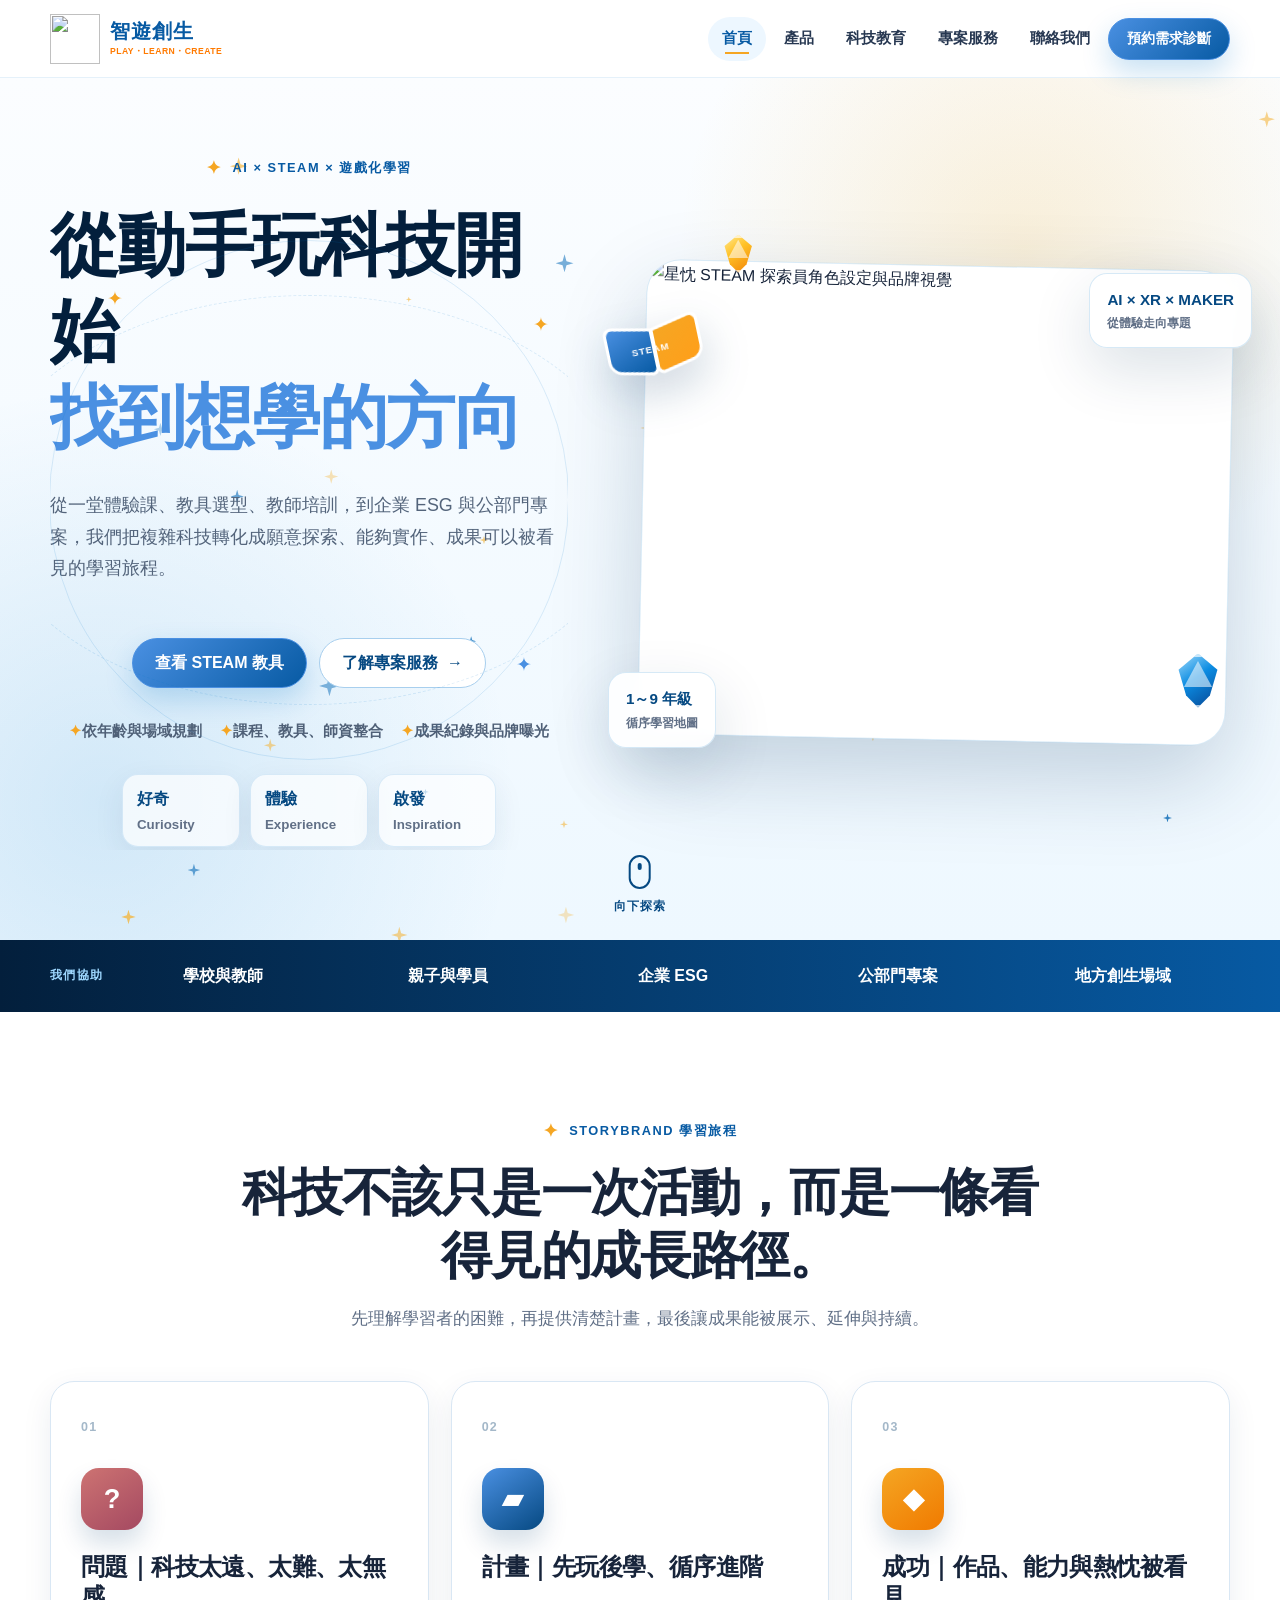
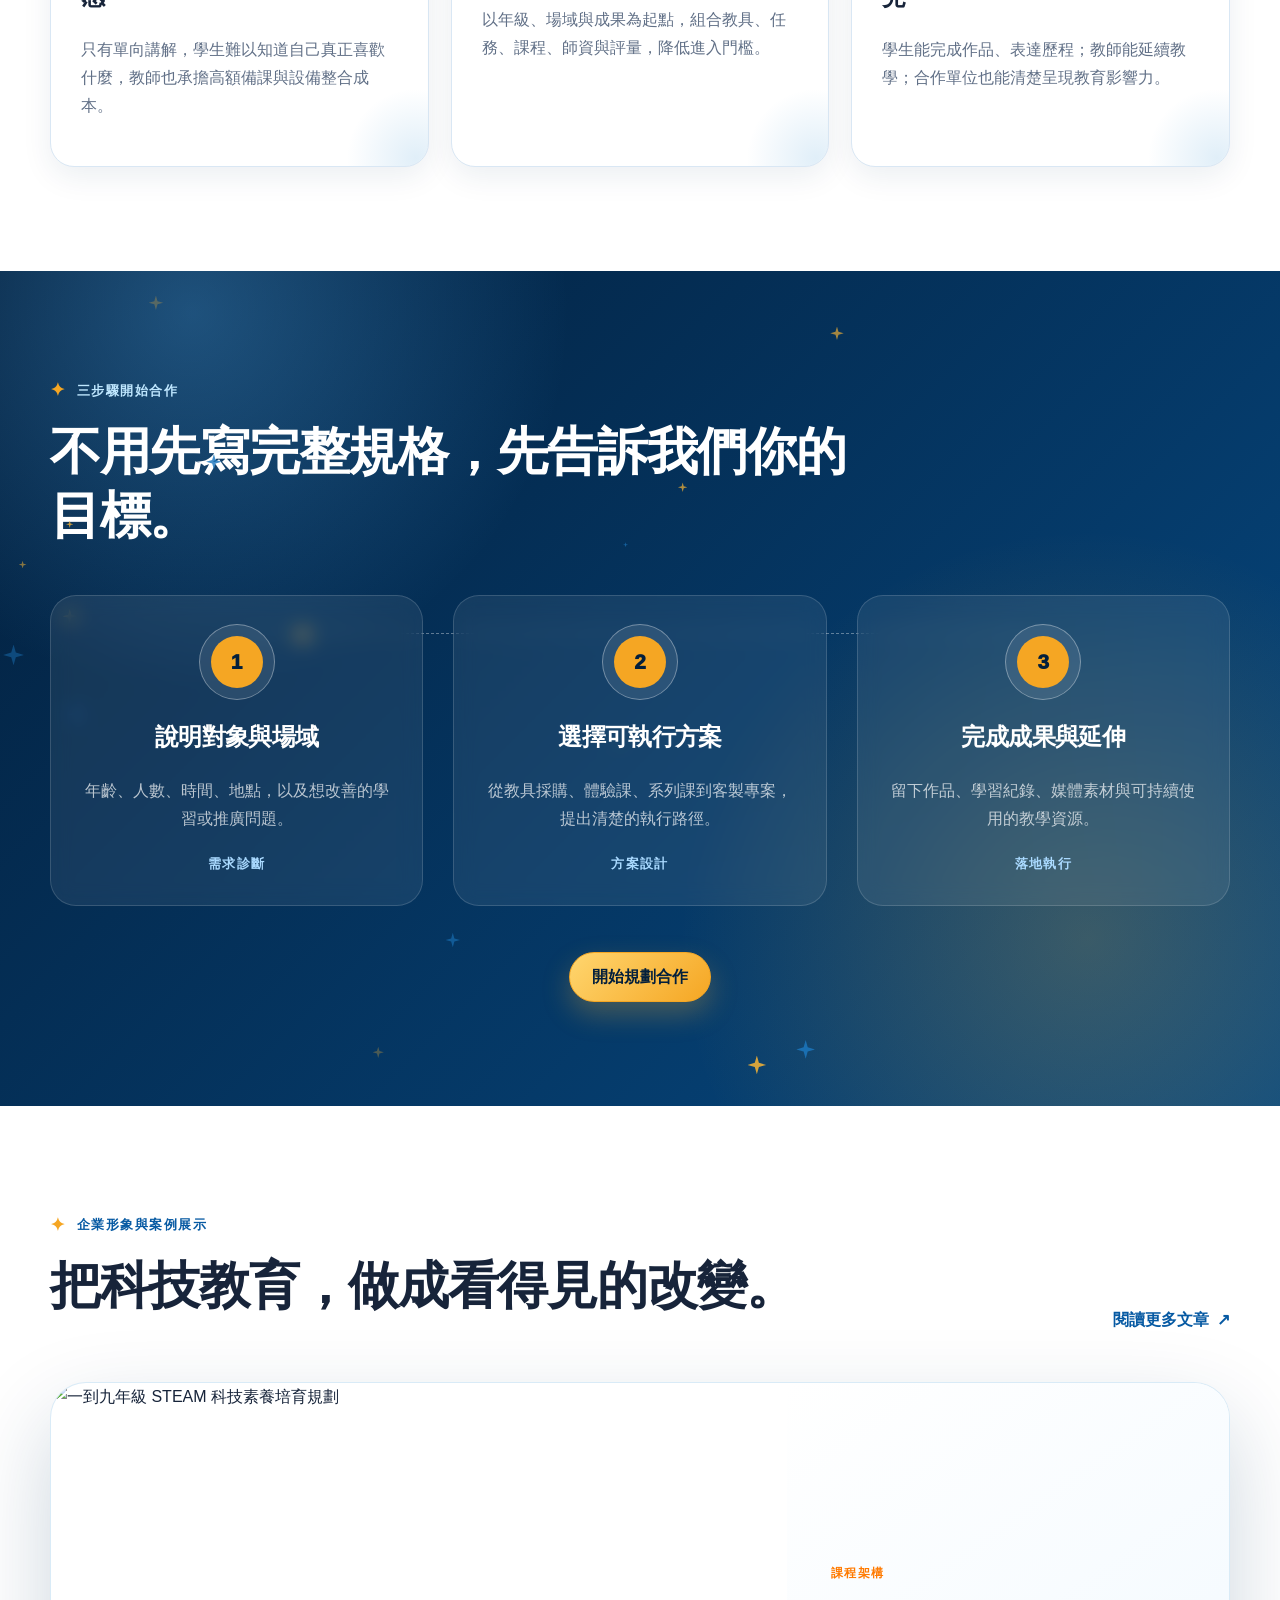
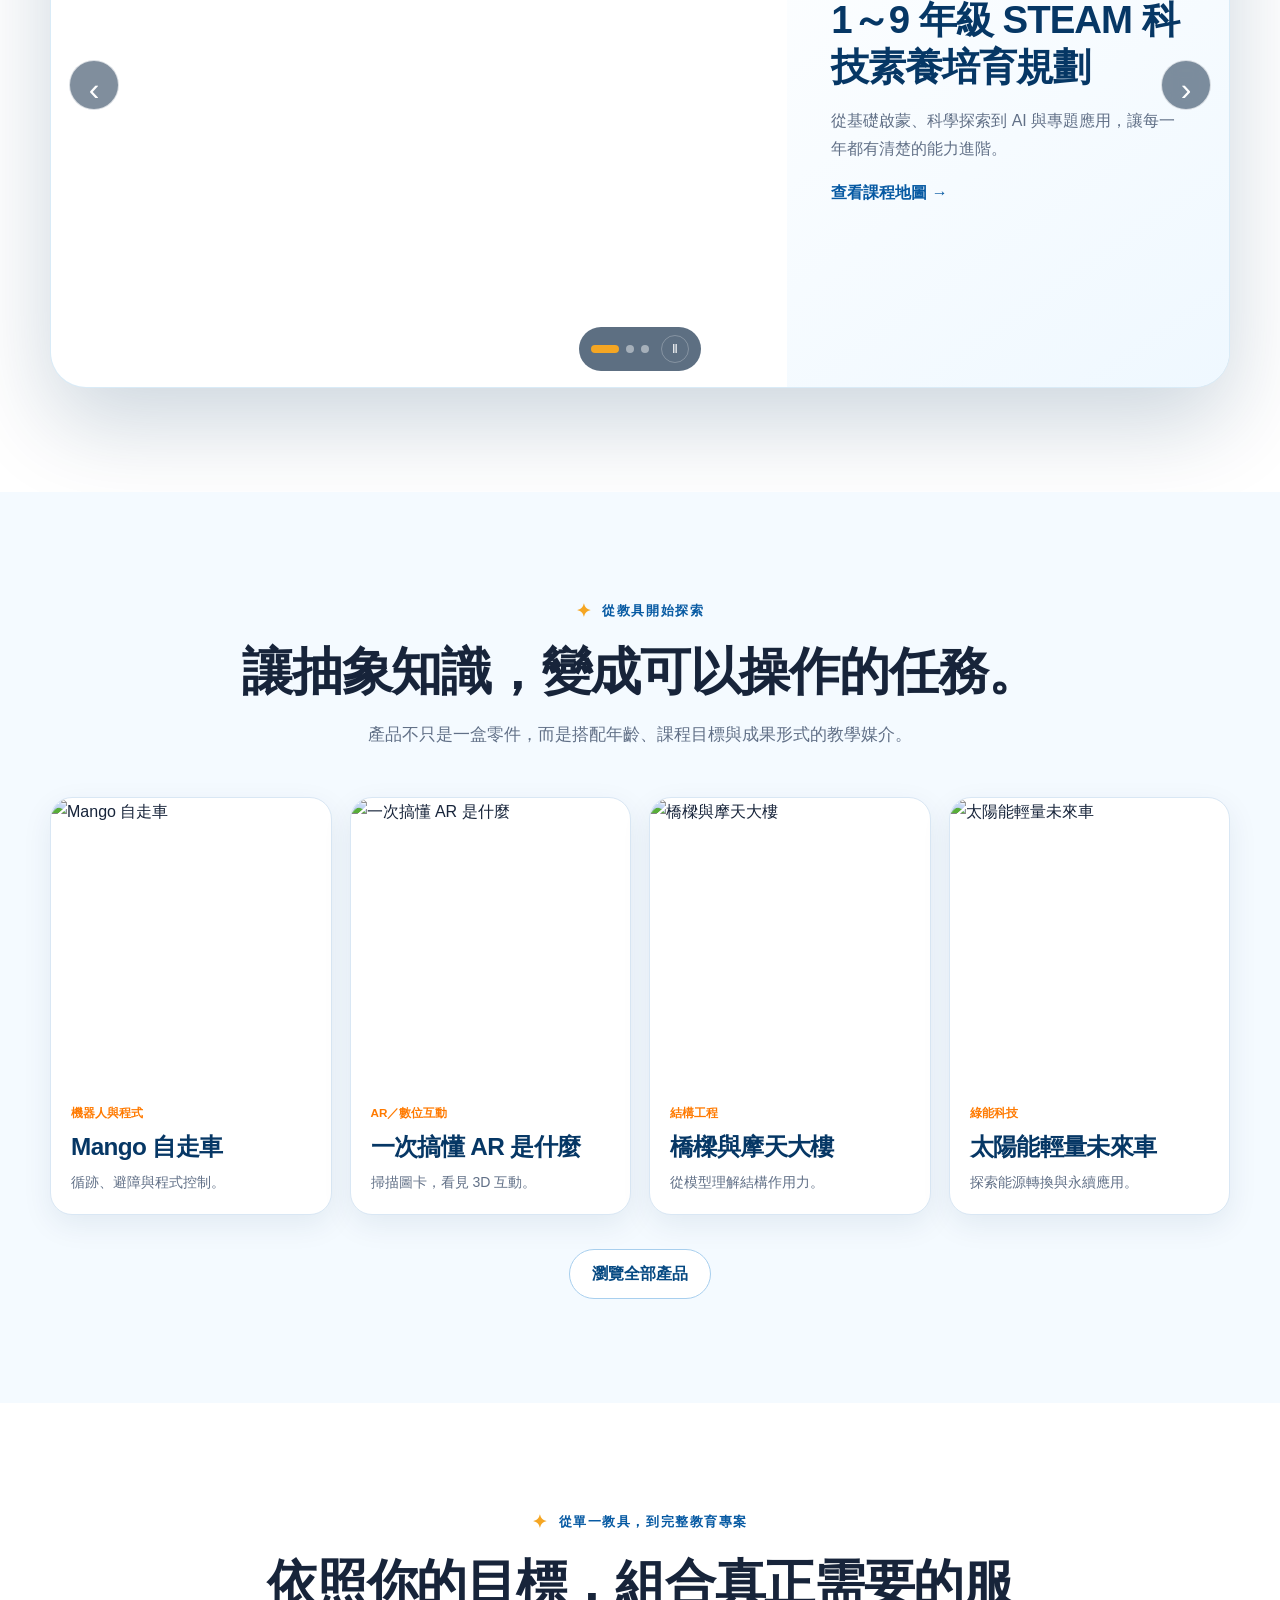
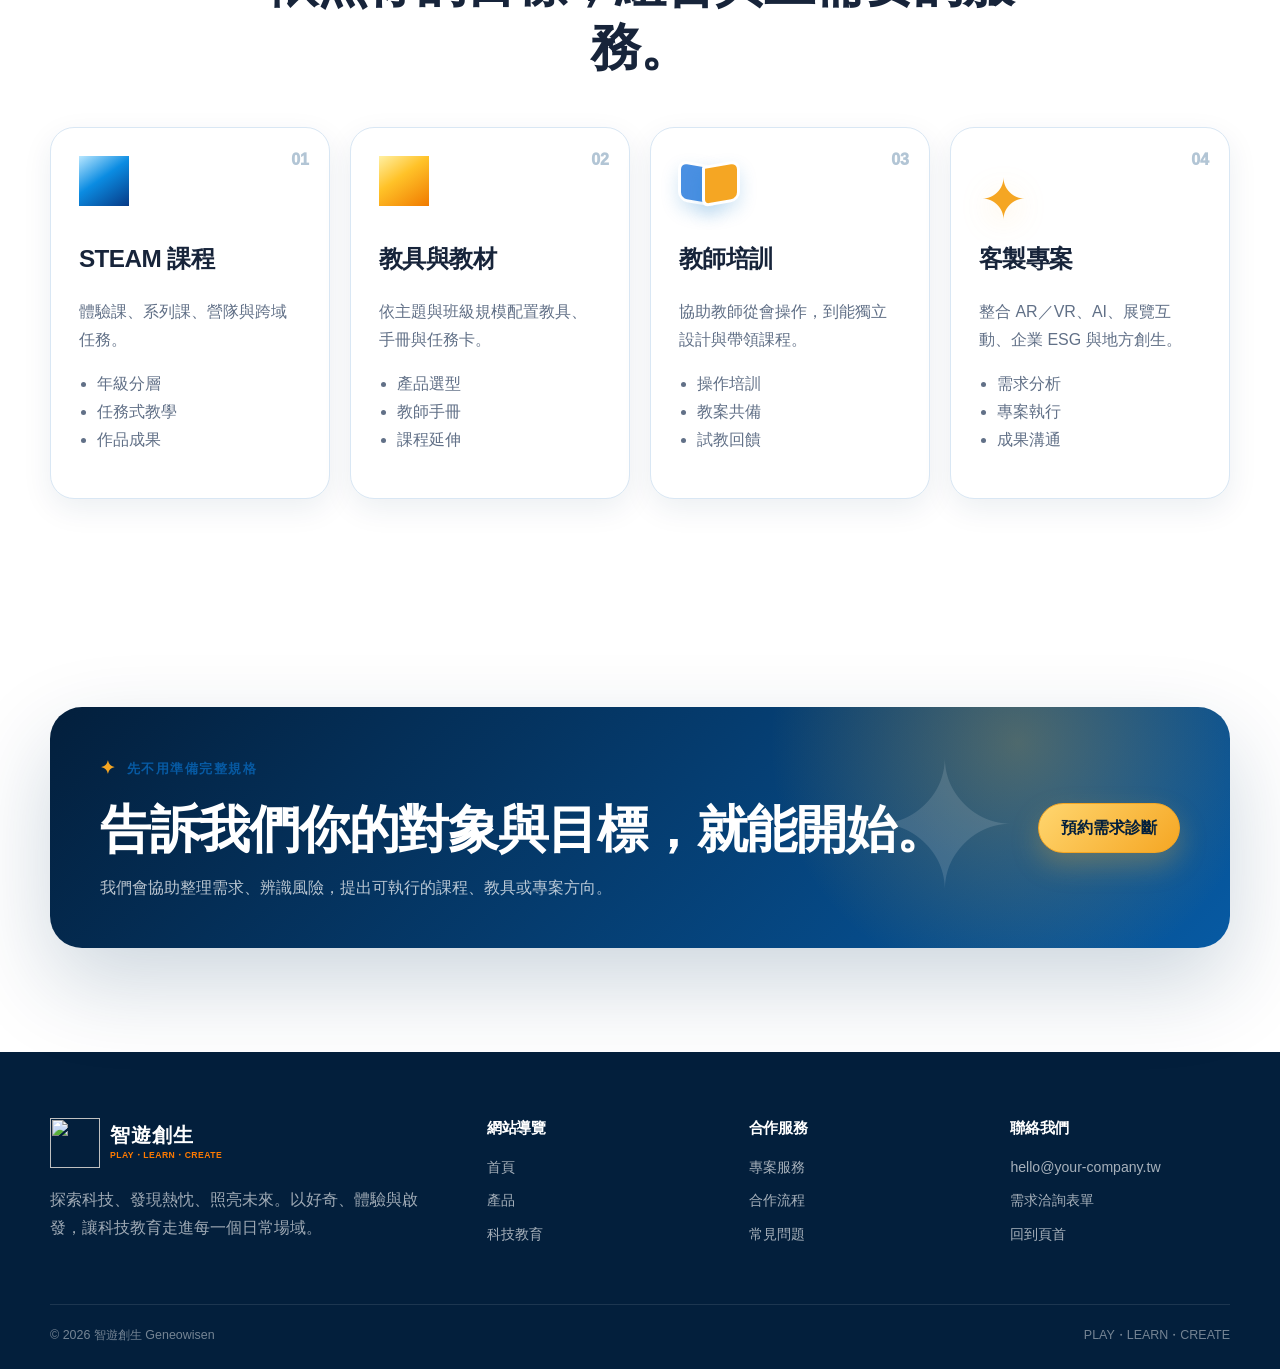
==== index.html @ efac034a "Add files via upload" ====
<!doctype html>
<html lang="zh-Hant">
<head>
  <meta charset="utf-8">
  <meta name="viewport" content="width=device-width, initial-scale=1">
  <meta name="description" content="智遊創生以 AI、STEAM、遊戲化與科技教育專案，協助學校、企業與公部門打造可被看見、可持續的學習成果。">
  <meta name="theme-color" content="#0077c8">
  <title>智遊創生｜探索科技・發現熱忱・照亮未來</title>
  <link rel="stylesheet" href="style.css">
  <link rel="stylesheet" href="orbit.css">
  <script src="script.js" defer></script>
</head>
<body data-page="home">
  <a class="skip-link" href="#main">跳到主要內容</a>
  <div class="scroll-progress" aria-hidden="true"><span></span></div>

  <header class="site-header" id="top">
    <div class="container nav-wrap">
      <a class="brand" href="index.html" aria-label="智遊創生首頁">
        <img class="brand-mark" src="assets/智遊創生LOGO.svg" alt="">
        <span class="brand-copy"><strong>智遊創生</strong><small>PLAY・LEARN・CREATE</small></span>
      </a>
      <button class="nav-toggle" type="button" aria-expanded="false" aria-controls="primary-nav" aria-label="開啟導覽選單"><span></span><span></span><span></span></button>
      <nav class="primary-nav" id="primary-nav" aria-label="主要導覽">
        <a href="index.html" data-nav="home">首頁</a>
        <a href="product.html" data-nav="product">產品</a>
        <a href="column.html" data-nav="column">科技教育</a>
        <a href="contact.html#services" data-nav="services">專案服務</a>
        <a href="contact.html#contact" data-nav="contact">聯絡我們</a>
        <a class="button button-small nav-cta" href="contact.html#contact">預約需求診斷</a>
      </nav>
    </div>
  </header>

  <main id="main">
    <section class="hero constellation" aria-labelledby="hero-title">
      <div class="star-field" aria-hidden="true" data-star-field="28"></div>
      <div class="container hero-grid">
        <div class="hero-copy reveal">
<!-- 最外層的容器，用來限制範圍與置中 -->
<div class="orbit-container">
  
  <!-- 第一圈軌道 (正向旋轉) -->
  <div class="orbit orbit-one" aria-hidden="true"></div>
  
  <!-- 第二圈軌道 (反向旋轉、虛線) -->
  <div class="orbit orbit-two" aria-hidden="true"></div>
  
  <!-- 這是中心的物件 (可以替換成您的圖片、卡片或文字) -->
  
          <p class="eyebrow">AI × STEAM × 遊戲化學習</p>
          <h1 id="hero-title">從動手玩科技開始<em>找到想學的方向</em></h1>
          <p class="hero-lead">從一堂體驗課、教具選型、教師培訓，到企業 ESG 與公部門專案，我們把複雜科技轉化成願意探索、能夠實作、成果可以被看見的學習旅程。</p>
          <div class="hero-actions">
            <a class="button" href="product.html">查看 STEAM 教具</a>
            <a class="button button-ghost" href="contact.html#services">了解專案服務 <span aria-hidden="true">→</span></a>
          </div>
          <ul class="trust-list" aria-label="服務特色">
            <li><span>✦</span>依年齡與場域規劃</li>
            <li><span>✦</span>課程、教具、師資整合</li>
            <li><span>✦</span>成果紀錄與品牌曝光</li>
          </ul>
          <div class="hero-proof" aria-label="品牌核心價值">
            <div><strong>好奇</strong><small>Curiosity</small></div>
            <div><strong>體驗</strong><small>Experience</small></div>
            <div><strong>啟發</strong><small>Inspiration</small></div>
          </div>
  
  
</div>
</div>
        <div class="hero-visual reveal" data-delay="120">
          <div class="hero-frame tilt-card">
            <img src="assets/星忱.png" alt="星忱 STEAM 探索員角色設定與品牌視覺">
            <div class="frame-shine" aria-hidden="true"></div>
          </div>
          <div class="floating-book" aria-hidden="true"><span></span><span></span><i>STEAM</i></div>
          <div class="gem gem-blue" aria-hidden="true"></div>
          <div class="gem gem-yellow" aria-hidden="true"></div>
          <div class="hero-badge badge-one" href="1~9"><strong>1～9 年級</strong><small>循序學習地圖</small></div>
          <div class="hero-badge badge-two"><strong>AI × XR × MAKER</strong><small>從體驗走向專題</small></div>
        </div>
      </div>
      <a class="scroll-cue" href="#journey" aria-label="向下瀏覽"><span></span>向下探索</a>
    </section>

    <section class="signal-strip" aria-label="服務對象">
      <div class="container signal-grid">
        <p>我們協助</p><span>學校與教師</span><span>親子與學員</span><span>企業 ESG</span><span>公部門專案</span><span>地方創生場域</span>
      </div>
    </section>

    <section class="section" id="journey">
      <div class="container">
        <div class="section-heading center reveal">
          <p class="eyebrow">StoryBrand 學習旅程</p>
          <h2>科技不該只是一次活動，而是一條看得見的成長路徑。</h2>
          <p>先理解學習者的困難，再提供清楚計畫，最後讓成果能被展示、延伸與持續。</p>
        </div>
        <div class="story-grid">
          <article class="story-card reveal tilt-card">
            <span class="story-index">01</span><div class="story-icon story-icon-problem">?</div>
            <h3>問題｜科技太遠、太難、太無感</h3>
            <p>只有單向講解，學生難以知道自己真正喜歡什麼，教師也承擔高額備課與設備整合成本。</p>
          </article>
          <article class="story-card reveal tilt-card" data-delay="80">
            <span class="story-index">02</span><div class="story-icon story-icon-plan">▰</div>
            <h3>計畫｜先玩後學、循序進階</h3>
            <p>以年級、場域與成果為起點，組合教具、任務、課程、師資與評量，降低進入門檻。</p>
          </article>
          <article class="story-card reveal tilt-card" data-delay="160">
            <span class="story-index">03</span><div class="story-icon story-icon-success">◆</div>
            <h3>成功｜作品、能力與熱忱被看見</h3>
            <p>學生能完成作品、表達歷程；教師能延續教學；合作單位也能清楚呈現教育影響力。</p>
          </article>
        </div>
      </div>
    </section>

    <section class="section section-blue constellation">
      <div class="star-field" aria-hidden="true" data-star-field="16"></div>
      <div class="container">
        <div class="section-heading light reveal">
          <p class="eyebrow">三步驟開始合作</p>
          <h2>不用先寫完整規格，先告訴我們你的目標。</h2>
        </div>
        <div class="plan-grid">
          <article class="plan-step reveal"><div class="step-ring"><span>1</span></div><h3>說明對象與場域</h3><p>年齡、人數、時間、地點，以及想改善的學習或推廣問題。</p><small>需求診斷</small></article>
          <article class="plan-step reveal" data-delay="100"><div class="step-ring"><span>2</span></div><h3>選擇可執行方案</h3><p>從教具採購、體驗課、系列課到客製專案，提出清楚的執行路徑。</p><small>方案設計</small></article>
          <article class="plan-step reveal" data-delay="200"><div class="step-ring"><span>3</span></div><h3>完成成果與延伸</h3><p>留下作品、學習紀錄、媒體素材與可持續使用的教學資源。</p><small>落地執行</small></article>
        </div>
        <div class="center reveal"><a class="button button-yellow" href="contact.html#contact">開始規劃合作</a></div>
      </div>
    </section>

    <section class="section" id="cases">
      <div class="container">
        <div class="section-heading split reveal">
          <div><p class="eyebrow">企業形象與案例展示</p><h2>把科技教育，做成看得見的改變。</h2></div>
          <a class="text-link" href="column.html#articles">閱讀更多文章 <span>↗</span></a>
        </div>

        <div class="showcase-carousel reveal" data-carousel data-autoplay="5200" aria-roledescription="carousel" aria-label="智遊創生精選案例">
          <div class="showcase-viewport">
            <article class="showcase-slide is-active" data-slide>
              <img src="assets/科技教育文章圖 (1).png" alt="一到九年級 STEAM 科技素養培育規劃">
              <div class="showcase-copy"><span>課程架構</span><h3>1～9 年級 STEAM 科技素養培育規劃</h3><p>從基礎啟蒙、科學探索到 AI 與專題應用，讓每一年都有清楚的能力進階。</p><a href="column.html#steam-method">查看課程地圖 →</a></div>
            </article>
            <article class="showcase-slide" data-slide>
              <img src="assets/steam科技文章圖.png" alt="Vtuber 虛擬網紅工作坊">
              <div class="showcase-copy"><span>跨域工作坊</span><h3>Vtuber 虛擬網紅工作坊</h3><p>整合角色建模、AI 音樂、MV 剪輯與數位表達，讓學員完成可公開展示的作品。</p><a href="contact.html#contact">洽詢工作坊 →</a></div>
            </article>
            <article class="showcase-slide" data-slide>
              <img src="assets/科技教育文章圖 (2).png" alt="科技教育學習精彩瞬間">
              <div class="showcase-copy"><span>學習成果</span><h3>每一個專注的眼神，都是前進的動力</h3><p>以清楚任務、即時回饋與合作分工，讓學生在動手實作中建立自信。</p><a href="column.html#articles">閱讀教學文章 →</a></div>
            </article>
          </div>
          <button class="carousel-arrow carousel-prev" type="button" data-carousel-prev aria-label="上一張">‹</button>
          <button class="carousel-arrow carousel-next" type="button" data-carousel-next aria-label="下一張">›</button>
          <div class="carousel-footer">
            <div class="carousel-dots" data-carousel-dots aria-label="輪播頁面"></div>
            <button class="carousel-play" type="button" data-carousel-toggle aria-label="暫停自動播放">Ⅱ</button>
          </div>
        </div>
      </div>
    </section>

    <section class="section section-soft" id="products-preview">
      <div class="container">
        <div class="section-heading center reveal"><p class="eyebrow">從教具開始探索</p><h2>讓抽象知識，變成可以操作的任務。</h2><p>產品不只是一盒零件，而是搭配年齡、課程目標與成果形式的教學媒介。</p></div>
        <div class="mini-product-grid">
          <a class="mini-product reveal tilt-card" href="product.html#products"><img src="assets/教具商品圖 (20).png" alt="Mango 自走車"><div><span>機器人與程式</span><h3>Mango 自走車</h3><p>循跡、避障與程式控制。</p></div></a>
          <a class="mini-product reveal tilt-card" data-delay="70" href="product.html#products"><img src="assets/教具商品圖 (19).png" alt="一次搞懂 AR 是什麼"><div><span>AR／數位互動</span><h3>一次搞懂 AR 是什麼</h3><p>掃描圖卡，看見 3D 互動。</p></div></a>
          <a class="mini-product reveal tilt-card" data-delay="140" href="product.html#products"><img src="assets/教具商品圖 (25).png" alt="橋樑與摩天大樓"><div><span>結構工程</span><h3>橋樑與摩天大樓</h3><p>從模型理解結構作用力。</p></div></a>
          <a class="mini-product reveal tilt-card" data-delay="210" href="product.html#products"><img src="assets/教具商品圖 (1).png" alt="太陽能輕量未來車"><div><span>綠能科技</span><h3>太陽能輕量未來車</h3><p>探索能源轉換與永續應用。</p></div></a>
        </div>
        <div class="center reveal"><a class="button button-ghost" href="product.html">瀏覽全部產品</a></div>
      </div>
    </section>

    <section class="section" id="services-preview">
      <div class="container">
        <div class="section-heading center reveal"><p class="eyebrow">從單一教具，到完整教育專案</p><h2>依照你的目標，組合真正需要的服務。</h2></div>
        <div class="services-preview">
          <article class="service-card reveal"><div class="service-gem gem-blue"></div><span>01</span><h3>STEAM 課程</h3><p>體驗課、系列課、營隊與跨域任務。</p><ul><li>年級分層</li><li>任務式教學</li><li>作品成果</li></ul></article>
          <article class="service-card reveal" data-delay="70"><div class="service-gem gem-yellow"></div><span>02</span><h3>教具與教材</h3><p>依主題與班級規模配置教具、手冊與任務卡。</p><ul><li>產品選型</li><li>教師手冊</li><li>課程延伸</li></ul></article>
          <article class="service-card reveal" data-delay="140"><div class="service-book" aria-hidden="true"></div><span>03</span><h3>教師培訓</h3><p>協助教師從會操作，到能獨立設計與帶領課程。</p><ul><li>操作培訓</li><li>教案共備</li><li>試教回饋</li></ul></article>
          <article class="service-card reveal" data-delay="210"><div class="service-star" aria-hidden="true">✦</div><span>04</span><h3>客製專案</h3><p>整合 AR／VR、AI、展覽互動、企業 ESG 與地方創生。</p><ul><li>需求分析</li><li>專案執行</li><li>成果溝通</li></ul></article>
        </div>
      </div>
    </section>

    <section class="section">
      <div class="container"><div class="cta-panel reveal"><div><p class="eyebrow">先不用準備完整規格</p><h2>告訴我們你的對象與目標，就能開始。</h2><p>我們會協助整理需求、辨識風險，提出可執行的課程、教具或專案方向。</p></div><a class="button button-yellow" href="contact.html#contact">預約需求診斷</a></div></div>
    </section>
  </main>

  <footer class="site-footer">
    <div class="container footer-main">
      <div class="footer-brand"><a class="brand footer-logo" href="index.html"><img class="brand-mark" src="assets/智遊創生LOGO.svg" alt=""><span class="brand-copy"><strong>智遊創生</strong><small>PLAY・LEARN・CREATE</small></span></a><p>探索科技、發現熱忱、照亮未來。以好奇、體驗與啟發，讓科技教育走進每一個日常場域。</p></div>
      <div class="footer-column"><h3>網站導覽</h3><a href="index.html">首頁</a><a href="product.html">產品</a><a href="column.html">科技教育</a></div>
      <div class="footer-column"><h3>合作服務</h3><a href="contact.html#services">專案服務</a><a href="contact.html#process">合作流程</a><a href="contact.html#faq">常見問題</a></div>
      <div class="footer-column"><h3>聯絡我們</h3><a href="mailto:hello@your-company.tw">hello@your-company.tw</a><a href="contact.html#contact">需求洽詢表單</a><a href="#top">回到頁首</a></div>
    </div>
    <div class="container footer-bottom"><span>© <span data-current-year></span> 智遊創生 Geneowisen</span><span>PLAY・LEARN・CREATE</span></div>
  </footer>
  <button class="back-to-top" type="button" aria-label="回到頁首">↑</button>
</body>
</html>
---- style.css ----
/* =========================================================
   智遊創生 Geneowisen｜全站共用樣式
   純 HTML / CSS / JavaScript，可直接離線開啟
   ========================================================= */
:root {
  --blue: #0077c8;
  --blue-500: #1c77be;
  --blue-700: #075aa3;
  --blue-800: #064982;
  --blue-900: #063765;
  --blue-950: #031f3c;
  --yellow: #f5b335;
  --yellow-2: #ffd66f;
  --orange: #ff7a00;
  --ink: #17243a;
  --muted: #617087;
  --line: #d9e7f4;
  --surface: #fff;
  --surface-soft: #f4faff;
  --green: #73b52b;
  --purple: #7460b7;
  --red: #cd7372;
  --shadow-sm: 0 10px 30px rgba(3,48,88,.08);
  --shadow-md: 0 22px 60px rgba(3,48,88,.14);
  --shadow-lg: 0 35px 90px rgba(3,48,88,.20);
  --radius-sm: 14px;
  --radius: 24px;
  --radius-lg: 36px;
  --container: 1180px;
  --header-height: 78px;
  --ease: cubic-bezier(.2,.75,.2,1);
}
* { box-sizing: border-box; }
html { scroll-behavior: smooth; scroll-padding-top: calc(var(--header-height) + 22px); }
body { margin:0; color:var(--ink); background:#fff; font-family:"Noto Sans TC","Microsoft JhengHei","PingFang TC",Arial,sans-serif; line-height:1.75; overflow-x:hidden; }
body.is-menu-open, body.modal-open { overflow:hidden; }
img { display:block; max-width:100%; }
a { color:inherit; text-decoration:none; }
button,input,select,textarea { font:inherit; }
button { color:inherit; }
::selection { color:#fff; background:var(--blue); }
.visually-hidden { position:absolute!important; width:1px!important; height:1px!important; padding:0!important; margin:-1px!important; overflow:hidden!important; clip:rect(0,0,0,0)!important; white-space:nowrap!important; border:0!important; }
.skip-link { position:fixed; z-index:9999; left:12px; top:-80px; padding:10px 16px; color:#fff; background:var(--blue-950); border-radius:10px; transition:top .2s ease; }
.skip-link:focus { top:12px; }
.container { width:min(var(--container),calc(100% - 40px)); margin-inline:auto; }
.section { position:relative; padding:104px 0; }
.section-soft { background:var(--surface-soft); }
.center { text-align:center; }

/* Global star field */
.constellation { position:relative; overflow:hidden; }
.star-field { position:absolute; inset:0; pointer-events:none; overflow:hidden; }
.star-particle { position:absolute; width:var(--size); height:var(--size); opacity:var(--opacity); animation:twinkle var(--duration) ease-in-out infinite; animation-delay:var(--delay); }
.star-particle::before { content:""; position:absolute; inset:0; background:var(--star-color); clip-path:polygon(50% 0,61% 39%,100% 50%,61% 61%,50% 100%,39% 61%,0 50%,39% 39%); filter:drop-shadow(0 0 8px color-mix(in srgb,var(--star-color),transparent 25%)); }
@keyframes twinkle { 0%,100%{transform:scale(.45) rotate(0deg);opacity:.25} 50%{transform:scale(1) rotate(35deg);opacity:1} }

.scroll-progress { position:fixed; z-index:1000; inset:0 0 auto; height:3px; pointer-events:none; }
.scroll-progress span { display:block; width:0; height:100%; background:linear-gradient(90deg,var(--yellow),var(--orange),var(--blue)); }

/* Header */
.site-header { position:sticky; z-index:900; top:0; height:var(--header-height); border-bottom:1px solid rgba(0,119,200,.10); background:rgba(255,255,255,.9); backdrop-filter:blur(18px); transition:box-shadow .25s ease,background .25s ease; }
.site-header.is-scrolled { box-shadow:0 12px 35px rgba(2,45,84,.10); background:rgba(255,255,255,.97); }
.nav-wrap { height:100%; display:flex; align-items:center; justify-content:space-between; gap:24px; }
.brand { display:inline-flex; align-items:center; gap:10px; min-width:194px; }
.brand-mark { width:50px; height:50px; object-fit:contain; }
.brand-copy { display:grid; line-height:1.05; }
.brand-copy strong { color:var(--blue-700); font-size:1.22rem; letter-spacing:.05em; }
.brand-copy small { margin-top:5px; color:var(--orange); font-size:.54rem; font-weight:900; letter-spacing:.05em; }
.primary-nav { display:flex; align-items:center; gap:4px; }
.primary-nav>a:not(.button) { position:relative; display:inline-flex; align-items:center; min-height:44px; padding:0 14px; color:#263751; border-radius:999px; font-weight:800; font-size:.93rem; transition:color .2s,background .2s,transform .2s; }
.primary-nav>a:not(.button)::after { content:""; position:absolute; left:17px; right:17px; bottom:7px; height:2px; background:var(--yellow); transform:scaleX(0); transition:transform .25s var(--ease); }
.primary-nav>a:hover,.primary-nav>a.is-active { color:var(--blue-700); background:#edf7ff; }
.primary-nav>a:hover::after,.primary-nav>a.is-active::after { transform:scaleX(1); }
.nav-toggle { display:none; width:46px; height:46px; padding:0; border:1px solid var(--line); border-radius:14px; background:#fff; cursor:pointer; }
.nav-toggle span { display:block; width:21px; height:2px; margin:5px auto; background:var(--blue-900); transition:transform .25s,opacity .25s; }
.nav-toggle[aria-expanded="true"] span:nth-child(1){transform:translateY(7px) rotate(45deg)}
.nav-toggle[aria-expanded="true"] span:nth-child(2){opacity:0}
.nav-toggle[aria-expanded="true"] span:nth-child(3){transform:translateY(-7px) rotate(-45deg)}

/* Buttons */
.button { display:inline-flex; align-items:center; justify-content:center; gap:9px; min-height:50px; padding:0 22px; border:1px solid var(--blue); border-radius:999px; color:#fff; background:linear-gradient(135deg,var(--blue),var(--blue-700)); box-shadow:0 12px 28px rgba(0,119,200,.22); font-weight:900; cursor:pointer; transition:transform .25s var(--ease),box-shadow .25s,filter .25s; }
.button:hover { transform:translateY(-3px); box-shadow:0 18px 34px rgba(0,119,200,.28); filter:saturate(1.08); }
.button:active { transform:translateY(-1px); }
.button-small { min-height:42px; padding-inline:18px; font-size:.88rem; }
.button-yellow { color:var(--blue-950); border-color:var(--yellow); background:linear-gradient(135deg,var(--yellow-2),var(--yellow)); box-shadow:0 12px 28px rgba(245,179,53,.28); }
.button-ghost { color:var(--blue-800); background:#fff; border-color:#a8cfee; box-shadow:none; }
.button-ghost:hover { background:#eff8ff; box-shadow:0 12px 25px rgba(0,119,200,.10); }
.text-link { display:inline-flex; align-items:center; gap:8px; color:var(--blue-700); font-weight:900; }
.text-link span { transition:transform .2s; }
.text-link:hover span { transform:translate(3px,-3px); }

/* Typography */
.eyebrow { display:inline-flex; align-items:center; gap:10px; margin:0 0 14px; color:var(--blue-700); font-size:.8rem; font-weight:900; letter-spacing:.12em; text-transform:uppercase; }
.eyebrow::before { content:"✦"; color:var(--yellow); font-size:1.1rem; }
h1,h2,h3,h4,p { margin-top:0; }
h1,h2,h3,h4 { line-height:1.24; letter-spacing:-.025em; }
h1 { font-size:clamp(2.65rem,5.4vw,5.25rem); }
h2 { font-size:clamp(2rem,4vw,3.55rem); }
h3 { font-size:clamp(1.18rem,2vw,1.52rem); }
.section-heading { max-width:820px; margin-bottom:48px; }
.section-heading.center { margin-inline:auto; text-align:center; }
.section-heading.center .eyebrow { justify-content:center; }
.section-heading.split { max-width:none; display:flex; align-items:end; justify-content:space-between; gap:30px; }
.section-heading h2 { margin-bottom:16px; }
.section-heading p:last-child { color:var(--muted); font-size:1.04rem; }
.light,.section-blue { color:#fff; }
.section-blue { background:radial-gradient(circle at 15% 5%,rgba(93,187,255,.30),transparent 28%),radial-gradient(circle at 85% 80%,rgba(245,179,53,.22),transparent 32%),linear-gradient(135deg,var(--blue-950),var(--blue-800)); }
.section-blue .eyebrow,.light .eyebrow { color:#bfe7ff; }
.section-blue .section-heading p:last-child { color:rgba(255,255,255,.72); }

/* Hero */
.hero { min-height:calc(100vh - var(--header-height)); display:grid; align-items:center; padding:72px 0 90px; background:radial-gradient(circle at 80% 20%,rgba(245,179,53,.19),transparent 28%),radial-gradient(circle at 8% 84%,rgba(0,119,200,.13),transparent 30%),linear-gradient(180deg,#fbfdff,#eef8ff); }
.hero-grid { position:relative; z-index:2; display:grid; grid-template-columns:minmax(0,.92fr) minmax(480px,1.08fr); align-items:center; gap:54px; }
.hero-copy h1 { margin-bottom:24px; color:var(--blue-950); }
.hero-copy h1 em,.page-hero h1 em { display:block; color:var(--blue); font-style:normal; }
.hero-lead,.page-hero p { max-width:680px; color:#53647b; font-size:clamp(1rem,1.4vw,1.18rem); }
.hero-actions { display:flex; flex-wrap:wrap; gap:12px; margin:30px 0 25px; }
.trust-list { display:flex; flex-wrap:wrap; gap:10px 18px; margin:0; padding:0; list-style:none; color:#4f6077; font-size:.91rem; font-weight:750; }
.trust-list span { color:var(--yellow); }
.hero-proof { display:flex; flex-wrap:wrap; gap:10px; margin-top:24px; }
.hero-proof div { display:grid; min-width:118px; padding:10px 14px; border:1px solid rgba(0,119,200,.13); border-radius:16px; background:rgba(255,255,255,.7); box-shadow:var(--shadow-sm); }
.hero-proof strong { color:var(--blue-800); }
.hero-proof small { color:var(--muted); font-weight:700; }
.hero-visual { position:relative; min-height:535px; }
.hero-frame { position:absolute; inset:32px 0 28px 20px; overflow:hidden; border:1px solid rgba(0,119,200,.15); border-radius:34px; background:#fff; box-shadow:var(--shadow-lg); transform:rotate(1.2deg); transition:transform .45s var(--ease),box-shadow .45s; }
.hero-frame:hover { transform:rotate(0) translateY(-7px); box-shadow:0 45px 100px rgba(3,48,88,.25); }
.hero-frame img { width:100%; height:100%; object-fit:cover; }
.frame-shine { position:absolute; inset:-60% -25%; background:linear-gradient(115deg,transparent 42%,rgba(255,255,255,.72) 50%,transparent 58%); transform:translateX(-70%) rotate(6deg); transition:transform .8s var(--ease); }
.hero-frame:hover .frame-shine { transform:translateX(70%) rotate(6deg); }
.hero-badge { position:absolute; z-index:3; display:grid; padding:13px 17px; border:1px solid rgba(0,119,200,.16); border-radius:18px; background:rgba(255,255,255,.92); box-shadow:var(--shadow-md); backdrop-filter:blur(10px); }
.hero-badge strong { color:var(--blue-800); font-size:.95rem; }
.hero-badge small { color:var(--muted); font-size:.75rem; font-weight:750; }
.badge-one { left:-14px; bottom:20px; animation:floatY 4.6s ease-in-out infinite; }
.badge-two { right:-22px; top:40px; animation:floatY 5.2s ease-in-out infinite reverse; }
@keyframes floatY { 50%{transform:translateY(-10px)} }

/* Decorative book and gems */
.floating-book { position:absolute; z-index:4; left:-16px; top:78px; width:96px; height:72px; transform:rotate(-12deg); filter:drop-shadow(0 18px 22px rgba(4,52,94,.2)); animation:bookFloat 5s ease-in-out infinite; }
.floating-book span { position:absolute; top:12px; width:49px; height:48px; border:3px solid #fff; background:linear-gradient(145deg,var(--blue),var(--blue-700)); }
.floating-book span:first-child { left:0; border-radius:10px 2px 8px 12px; transform:skewY(12deg); }
.floating-book span:nth-child(2) { right:0; border-radius:2px 10px 12px 8px; transform:skewY(-12deg); background:linear-gradient(145deg,var(--yellow),#ff9f1a); }
.floating-book i { position:absolute; z-index:2; left:25px; top:29px; color:#fff; font-size:.61rem; font-style:normal; font-weight:900; letter-spacing:.08em; }
.floating-book.compact { transform:scale(.78) rotate(-10deg); left:2%; top:66%; }
@keyframes bookFloat { 0%,100%{transform:rotate(-12deg) translateY(0)} 50%{transform:rotate(-8deg) translateY(-13px)} }
.gem { width:54px; height:54px; clip-path:polygon(50% 0,86% 30%,72% 78%,50% 100%,28% 78%,14% 30%); box-shadow:inset 0 0 0 3px rgba(255,255,255,.65); }
.gem::after { content:""; position:absolute; inset:14% 24% 38%; clip-path:polygon(50% 0,100% 100%,0 100%); background:rgba(255,255,255,.55); }
.gem-blue { background:linear-gradient(145deg,#b8e7ff 0,#0b8ce2 45%,#073a86 100%); }
.gem-yellow { background:linear-gradient(145deg,#fff0a3 0,#ffc228 42%,#f07a00 100%); }
.hero-visual>.gem-blue { position:absolute; right:5px; bottom:60px; animation:gemFloat 4s ease-in-out infinite; }
.hero-visual>.gem-yellow { position:absolute; left:16%; top:2px; width:38px; height:38px; animation:gemFloat 3.5s ease-in-out infinite reverse; }
@keyframes gemFloat { 50%{transform:translateY(-12px) rotate(7deg)} }

.scroll-cue { position:absolute; z-index:3; left:50%; bottom:24px; display:grid; justify-items:center; gap:7px; color:var(--blue-800); font-size:.72rem; font-weight:900; letter-spacing:.1em; transform:translateX(-50%); }
.scroll-cue span { width:22px; height:34px; border:2px solid currentColor; border-radius:999px; }
.scroll-cue span::after { content:""; display:block; width:4px; height:7px; margin:6px auto 0; border-radius:5px; background:currentColor; animation:scrollDot 1.8s infinite; }
@keyframes scrollDot { 50%{transform:translateY(12px);opacity:.15} }

.signal-strip { color:#fff; background:linear-gradient(90deg,var(--blue-950),var(--blue-700)); }
.signal-grid { min-height:72px; display:grid; grid-template-columns:auto repeat(5,1fr); align-items:center; gap:12px; }
.signal-grid p { margin:0; color:#9ed8ff; font-size:.78rem; font-weight:900; letter-spacing:.12em; }
.signal-grid span { text-align:center; font-weight:850; }

/* Story cards */
.story-grid { display:grid; grid-template-columns:repeat(3,1fr); gap:22px; }
.story-card { position:relative; min-height:300px; padding:30px; overflow:hidden; border:1px solid var(--line); border-radius:var(--radius); background:#fff; box-shadow:var(--shadow-sm); transition:transform .35s var(--ease),box-shadow .35s,border-color .35s; }
.story-card:hover { transform:translateY(-9px); border-color:#8ec8ed; box-shadow:var(--shadow-md); }
.story-card::after { content:""; position:absolute; width:140px; height:140px; right:-58px; bottom:-62px; border-radius:50%; background:radial-gradient(circle,rgba(0,119,200,.12),transparent 70%); }
.story-index { color:#a4b8c9; font-size:.78rem; font-weight:900; letter-spacing:.1em; }
.story-icon { display:grid; place-items:center; width:62px; height:62px; margin:28px 0 22px; border-radius:18px; color:#fff; font-size:1.7rem; font-weight:900; box-shadow:0 14px 25px rgba(4,63,110,.16); }
.story-icon-problem { background:linear-gradient(145deg,var(--red),#a44961); }
.story-icon-plan { background:linear-gradient(145deg,var(--blue),var(--blue-800)); }
.story-icon-success { background:linear-gradient(145deg,var(--yellow),#f07a00); }
.story-card p { color:var(--muted); }

/* Plan */
.plan-grid { position:relative; display:grid; grid-template-columns:repeat(3,1fr); gap:30px; margin:20px 0 46px; }
.plan-grid::before { content:""; position:absolute; top:38px; left:17%; right:17%; border-top:1px dashed rgba(255,255,255,.36); }
.plan-step { position:relative; z-index:1; padding:28px; text-align:center; border:1px solid rgba(255,255,255,.15); border-radius:26px; background:rgba(255,255,255,.07); backdrop-filter:blur(10px); transition:transform .3s,background .3s; }
.plan-step:hover { transform:translateY(-7px); background:rgba(255,255,255,.11); }
.step-ring { display:grid; place-items:center; width:76px; height:76px; margin:0 auto 22px; border:1px solid rgba(255,255,255,.35); border-radius:50%; background:rgba(255,255,255,.09); }
.step-ring span { display:grid; place-items:center; width:52px; height:52px; border-radius:50%; color:var(--blue-950); background:var(--yellow); font-size:1.3rem; font-weight:950; }
.plan-step p { color:rgba(255,255,255,.7); }
.plan-step small { color:#aadaff; font-weight:900; letter-spacing:.1em; }

/* Generic carousel */
.showcase-carousel,.featured-product-carousel { position:relative; border:1px solid rgba(0,119,200,.15); border-radius:var(--radius-lg); background:#fff; box-shadow:var(--shadow-lg); overflow:hidden; }
.showcase-viewport { position:relative; aspect-ratio:16/8.2; min-height:420px; }
.showcase-slide { position:absolute; inset:0; display:grid; grid-template-columns:1.25fr .75fr; opacity:0; visibility:hidden; transform:scale(1.02); transition:opacity .6s ease,transform .7s var(--ease),visibility .6s; }
.showcase-slide.is-active { opacity:1; visibility:visible; transform:scale(1); }
.showcase-slide>img { width:100%; height:100%; object-fit:cover; }
.showcase-copy { display:flex; flex-direction:column; justify-content:center; padding:44px; background:linear-gradient(145deg,#fff,#eff8ff); }
.showcase-copy>span { color:var(--orange); font-size:.76rem; font-weight:950; letter-spacing:.1em; }
.showcase-copy h3 { margin:12px 0 16px; color:var(--blue-900); font-size:clamp(1.5rem,3vw,2.5rem); }
.showcase-copy p { color:var(--muted); }
.showcase-copy a { align-self:flex-start; color:var(--blue-700); font-weight:900; }
.carousel-arrow { position:absolute; z-index:5; top:50%; display:grid; place-items:center; width:50px; height:50px; padding:0; border:1px solid rgba(255,255,255,.7); border-radius:50%; color:#fff; background:rgba(3,31,60,.5); backdrop-filter:blur(8px); font-size:2rem; cursor:pointer; transform:translateY(-50%); transition:background .2s,transform .2s; }
.carousel-arrow:hover { background:var(--blue-800); transform:translateY(-50%) scale(1.06); }
.carousel-prev { left:18px; }.carousel-next { right:18px; }
.carousel-footer { position:absolute; z-index:6; left:50%; bottom:16px; display:flex; align-items:center; gap:12px; padding:8px 12px; border-radius:999px; background:rgba(3,31,60,.64); backdrop-filter:blur(10px); transform:translateX(-50%); }
.carousel-dots { display:flex; gap:7px; }
.carousel-dot { width:8px; height:8px; padding:0; border:0; border-radius:999px; background:rgba(255,255,255,.45); cursor:pointer; transition:width .25s,background .25s; }
.carousel-dot.is-active { width:28px; background:var(--yellow); }
.carousel-play { display:grid; place-items:center; width:28px; height:28px; padding:0; border:1px solid rgba(255,255,255,.25); border-radius:50%; color:#fff; background:transparent; font-size:.72rem; cursor:pointer; }

/* Product mini preview */
.mini-product-grid { display:grid; grid-template-columns:repeat(4,1fr); gap:18px; margin-bottom:34px; }
.mini-product { overflow:hidden; border:1px solid var(--line); border-radius:22px; background:#fff; box-shadow:var(--shadow-sm); transition:transform .35s var(--ease),box-shadow .35s,border-color .35s; }
.mini-product:hover { transform:translateY(-8px); border-color:#8ec8ed; box-shadow:var(--shadow-md); }
.mini-product img { width:100%; aspect-ratio:1; object-fit:cover; transition:transform .55s var(--ease); }
.mini-product:hover img { transform:scale(1.04); }
.mini-product div { padding:20px; }
.mini-product span { color:var(--orange); font-size:.73rem; font-weight:900; }
.mini-product h3 { margin:6px 0 8px; color:var(--blue-900); }
.mini-product p { margin:0; color:var(--muted); font-size:.88rem; }

/* Services preview */
.services-preview { display:grid; grid-template-columns:repeat(4,1fr); gap:20px; }
.service-card { position:relative; min-height:330px; padding:28px; overflow:hidden; border:1px solid var(--line); border-radius:24px; background:#fff; box-shadow:var(--shadow-sm); transition:transform .35s var(--ease),box-shadow .35s,border-color .35s; }
.service-card:hover { transform:translateY(-9px); border-color:#8ec8ed; box-shadow:var(--shadow-md); }
.service-card>span { position:absolute; top:18px; right:20px; color:#b2c5d5; font-weight:950; }
.service-card h3 { margin-top:88px; }
.service-card p,.service-card li { color:var(--muted); }
.service-card ul { padding-left:18px; }
.service-gem { position:absolute; top:28px; left:28px; width:50px; height:50px; }
.service-book { position:absolute; top:29px; left:27px; width:62px; height:48px; }
.service-book::before,.service-book::after { content:""; position:absolute; top:6px; width:32px; height:35px; border:3px solid #fff; background:var(--blue); box-shadow:0 8px 18px rgba(0,119,200,.18); }
.service-book::before { left:0; border-radius:9px 2px 7px 9px; transform:skewY(10deg); }
.service-book::after { right:0; border-radius:2px 9px 9px 7px; transform:skewY(-10deg); background:var(--yellow); }
.service-star { position:absolute; top:23px; left:29px; color:var(--yellow); font-size:3.5rem; filter:drop-shadow(0 8px 16px rgba(245,179,53,.22)); animation:twinkleSimple 2.8s infinite; }
@keyframes twinkleSimple { 50%{transform:scale(.8) rotate(15deg);opacity:.7} }

/* CTA */
.cta-panel { position:relative; display:flex; align-items:center; justify-content:space-between; gap:30px; overflow:hidden; padding:46px 50px; border-radius:32px; color:#fff; background:radial-gradient(circle at 82% 15%,rgba(245,179,53,.3),transparent 25%),linear-gradient(135deg,var(--blue-950),var(--blue-700)); box-shadow:var(--shadow-lg); }
.cta-panel::after { content:"✦"; position:absolute; right:18%; top:-34px; color:rgba(255,255,255,.13); font-size:11rem; }
.cta-panel>div,.cta-panel>a { position:relative; z-index:1; }
.cta-panel h2 { margin-bottom:12px; }
.cta-panel p:last-child { max-width:720px; margin-bottom:0; color:rgba(255,255,255,.72); }

/* Page hero */
.page-hero { position:relative; min-height:620px; display:grid; align-items:center; padding:80px 0; background:radial-gradient(circle at 78% 28%,rgba(245,179,53,.20),transparent 24%),linear-gradient(180deg,#fbfdff,#eef8ff); }
.page-hero-grid { position:relative; z-index:2; display:grid; grid-template-columns:minmax(0,.9fr) minmax(440px,1.1fr); align-items:center; gap:60px; }
.page-hero h1 { margin-bottom:24px; color:var(--blue-950); }

/* Contact page shared styles */
.contact-hero-art { min-height:430px; display:grid; place-items:center; }
.contact-orbit { position:relative; width:min(430px,90vw); aspect-ratio:1; display:grid; place-items:center; border:1px solid rgba(0,119,200,.14); border-radius:50%; background:radial-gradient(circle,#fff 0 35%,rgba(226,244,255,.7) 36% 60%,transparent 61%); box-shadow:var(--shadow-lg); }
.contact-orbit::before,.contact-orbit::after { content:""; position:absolute; border:1px dashed rgba(0,119,200,.32); border-radius:50%; animation:spin 18s linear infinite; }
.contact-orbit::before { inset:13%; }.contact-orbit::after { inset:26%; animation-direction:reverse; animation-duration:13s; }
.contact-orbit>img { width:150px; height:150px; z-index:2; }
.orbit-label { position:absolute; z-index:3; padding:7px 12px; border-radius:999px; color:var(--blue-900); background:#fff; box-shadow:var(--shadow-sm); font-size:.72rem; font-weight:950; }
.orbit-label.one{top:8%;left:42%}.orbit-label.two{right:1%;top:43%}.orbit-label.three{bottom:8%;left:41%}.orbit-label.four{left:0;top:43%}
.contact-orbit .gem-blue { position:absolute; right:16%; top:17%; width:40px; height:40px; }.contact-orbit .gem-yellow { position:absolute; left:17%; bottom:16%; width:45px; height:45px; }
@keyframes spin { to{transform:rotate(360deg)} }

.service-tabs { display:grid; grid-template-columns:260px 1fr; gap:28px; }
.service-tab-list { display:grid; align-content:start; gap:10px; }
.service-tab { min-height:58px; padding:0 20px; border:1px solid var(--line); border-radius:16px; text-align:left; color:var(--blue-900); background:#fff; font-weight:900; cursor:pointer; transition:transform .2s,background .2s,color .2s,border-color .2s; }
.service-tab:hover { transform:translateX(5px); border-color:#8ec8ed; }
.service-tab.is-active { color:#fff; border-color:var(--blue); background:linear-gradient(135deg,var(--blue),var(--blue-800)); box-shadow:0 12px 28px rgba(0,119,200,.2); }
.service-tab-panel { min-height:410px; padding:36px; border:1px solid var(--line); border-radius:28px; background:#fff; box-shadow:var(--shadow-md); }
.service-panel-head { display:flex; justify-content:space-between; gap:20px; align-items:start; margin-bottom:24px; }
.service-panel-head span { padding:6px 11px; border-radius:999px; color:var(--blue-800); background:#eaf6ff; font-size:.75rem; font-weight:900; }
.service-panel-grid { display:grid; grid-template-columns:repeat(3,1fr); gap:16px; margin-top:24px; }
.service-panel-grid article { padding:20px; border:1px solid var(--line); border-radius:18px; background:#f8fcff; }
.service-panel-grid b { color:var(--blue-700); }
.service-panel-grid p { margin:7px 0 0; color:var(--muted); font-size:.88rem; }
.service-output { margin:24px 0 0; padding:18px 20px; border-left:4px solid var(--yellow); border-radius:0 14px 14px 0; color:#5e4a15; background:#fff7dc; }

.process-timeline { display:grid; grid-template-columns:repeat(5,1fr); gap:16px; }
.process-timeline article { position:relative; padding:26px 20px; border:1px solid rgba(255,255,255,.15); border-radius:22px; background:rgba(255,255,255,.07); }
.process-timeline b { display:grid; place-items:center; width:48px; height:48px; margin-bottom:20px; border-radius:50%; color:var(--blue-950); background:var(--yellow); }
.process-timeline p { margin:0; color:rgba(255,255,255,.7); }

.faq-list { max-width:880px; margin-inline:auto; display:grid; gap:12px; }
.faq-list details { border:1px solid var(--line); border-radius:18px; background:#fff; box-shadow:var(--shadow-sm); }
.faq-list summary { position:relative; padding:20px 56px 20px 22px; color:var(--blue-900); font-weight:900; cursor:pointer; list-style:none; }
.faq-list summary::-webkit-details-marker { display:none; }
.faq-list summary::after { content:"+"; position:absolute; right:22px; top:50%; color:var(--blue); font-size:1.5rem; transform:translateY(-50%); transition:transform .2s; }
.faq-list details[open] summary::after { transform:translateY(-50%) rotate(45deg); }
.faq-list details p { padding:0 22px 22px; margin:0; color:var(--muted); }

.contact-layout { display:grid; grid-template-columns:.85fr 1.15fr; gap:48px; align-items:start; }
.contact-info h2 { margin-bottom:18px; }
.contact-info>p { color:var(--muted); }
.contact-card { display:grid; gap:8px; margin:28px 0; padding:22px; border:1px solid var(--line); border-radius:22px; background:#fff; box-shadow:var(--shadow-sm); }
.contact-card span { color:var(--muted); font-size:.75rem; font-weight:900; letter-spacing:.1em; }
.contact-card a { color:var(--blue-700); font-size:1.18rem; font-weight:950; word-break:break-all; }
.copy-email { justify-self:start; padding:6px 11px; border:1px solid var(--line); border-radius:999px; color:var(--blue-800); background:#f4faff; font-size:.78rem; font-weight:900; cursor:pointer; }
.company-summary { padding:22px; border-radius:22px; color:#fff; background:linear-gradient(145deg,var(--blue-950),var(--blue-800)); }
.company-summary p { margin:0; color:rgba(255,255,255,.75); }
.social-links { display:flex; flex-wrap:wrap; gap:10px; margin-top:20px; }
.social-links a { padding:8px 13px; border:1px solid var(--line); border-radius:999px; color:var(--blue-800); background:#fff; font-size:.82rem; font-weight:900; transition:transform .2s,background .2s; }
.social-links a:hover { transform:translateY(-3px); background:#eaf6ff; }
.contact-form { padding:34px; border:1px solid var(--line); border-radius:28px; background:#fff; box-shadow:var(--shadow-md); }
.form-heading { display:flex; justify-content:space-between; align-items:center; gap:15px; margin-bottom:24px; }
.form-heading span { color:var(--blue-900); font-size:1.4rem; font-weight:950; }.form-heading small { color:var(--muted); }
.form-grid { display:grid; grid-template-columns:1fr 1fr; gap:18px; }
.form-grid label { display:grid; gap:7px; }.form-grid label.full { grid-column:1/-1; }
.form-grid label>span { color:#40536d; font-size:.82rem; font-weight:900; }
.form-grid input,.form-grid select,.form-grid textarea { width:100%; border:1px solid #cfe0ee; border-radius:14px; padding:12px 14px; color:var(--ink); background:#fbfdff; outline:none; transition:border-color .2s,box-shadow .2s,background .2s; }
.form-grid input:focus,.form-grid select:focus,.form-grid textarea:focus { border-color:var(--blue); background:#fff; box-shadow:0 0 0 4px rgba(0,119,200,.1); }
.form-grid textarea { resize:vertical; }
.consent { display:flex; align-items:flex-start; gap:10px; margin:20px 0; color:var(--muted); font-size:.82rem; }
.form-status { margin:12px 0 0; color:var(--blue-800); font-weight:800; }

/* Footer */
.site-footer { padding:66px 0 22px; color:#fff; background:var(--blue-950); }
.footer-main { display:grid; grid-template-columns:1.8fr repeat(3,1fr); gap:42px; }
.footer-logo { min-width:0; margin-bottom:18px; }.footer-logo .brand-copy strong { color:#fff; }
.footer-brand p { max-width:440px; color:rgba(255,255,255,.62); }
.footer-column { display:grid; align-content:start; gap:9px; }
.footer-column h3 { margin-bottom:9px; color:#fff; font-size:.96rem; }
.footer-column a { color:rgba(255,255,255,.65); font-size:.88rem; transition:color .2s,transform .2s; }
.footer-column a:hover { color:var(--yellow); transform:translateX(3px); }
.footer-bottom { display:flex; justify-content:space-between; gap:20px; margin-top:46px; padding-top:20px; border-top:1px solid rgba(255,255,255,.1); color:rgba(255,255,255,.45); font-size:.78rem; }
.back-to-top { position:fixed; z-index:700; right:20px; bottom:20px; width:48px; height:48px; padding:0; border:1px solid rgba(255,255,255,.7); border-radius:50%; color:#fff; background:var(--blue-800); box-shadow:var(--shadow-md); cursor:pointer; opacity:0; visibility:hidden; transform:translateY(10px); transition:opacity .2s,visibility .2s,transform .2s; }
.back-to-top.is-visible { opacity:1; visibility:visible; transform:translateY(0); }

/* Modals */
.modal { position:fixed; z-index:1200; inset:0; display:grid; place-items:center; padding:24px; background:rgba(1,20,39,.68); backdrop-filter:blur(10px); opacity:0; visibility:hidden; transition:opacity .25s,visibility .25s; }
.modal.is-open { opacity:1; visibility:visible; }
.modal-dialog { position:relative; width:min(920px,100%); max-height:min(88vh,920px); overflow:auto; border-radius:28px; background:#fff; box-shadow:0 40px 100px rgba(0,0,0,.3); transform:translateY(20px) scale(.98); transition:transform .3s var(--ease); }
.modal.is-open .modal-dialog { transform:none; }
.modal-close { position:sticky; z-index:5; top:16px; float:right; margin:16px 16px -60px 0; width:42px; height:42px; border:0; border-radius:50%; color:#fff; background:rgba(3,31,60,.78); font-size:1.5rem; cursor:pointer; }
.modal-content { padding:34px; }

/* Reveal and tilt */
.reveal { opacity:0; transform:translateY(28px); transition:opacity .7s var(--ease),transform .7s var(--ease); transition-delay:var(--reveal-delay,0ms); }
.reveal.is-visible { opacity:1; transform:none; }
.tilt-card { transform-style:preserve-3d; }

@media (max-width:1080px) {
  .hero-grid,.page-hero-grid { grid-template-columns:1fr 1fr; }
  .services-preview { grid-template-columns:repeat(2,1fr); }
  .mini-product-grid { grid-template-columns:repeat(2,1fr); }
  .process-timeline { grid-template-columns:repeat(3,1fr); }
}
@media (max-width:900px) {
  :root { --header-height:70px; }
  .container { width:min(100% - 30px,var(--container)); }
  .section { padding:82px 0; }
  .nav-toggle { display:block; }
  .primary-nav { position:fixed; inset:var(--header-height) 0 auto; display:grid; gap:5px; padding:18px 20px 26px; border-bottom:1px solid var(--line); background:rgba(255,255,255,.98); box-shadow:0 18px 38px rgba(3,48,88,.12); opacity:0; visibility:hidden; transform:translateY(-10px); transition:opacity .2s,visibility .2s,transform .2s; }
  .primary-nav.is-open { opacity:1; visibility:visible; transform:none; }
  .primary-nav>a:not(.button) { justify-content:center; }
  .nav-cta { width:100%; margin-top:4px; }
  .hero { min-height:auto; padding:62px 0 95px; }
  .hero-grid,.page-hero-grid { grid-template-columns:1fr; }
  .hero-copy { text-align:center; }.hero-copy .eyebrow,.hero-copy .hero-actions,.hero-copy .trust-list,.hero-copy .hero-proof { justify-content:center; }
  .hero-lead { margin-inline:auto; }
  .hero-visual { min-height:470px; }
  .hero-frame { inset:18px 4% 25px; }
  .page-hero { min-height:auto; }.page-hero-grid>div:first-child { text-align:center; }.page-hero-grid .hero-actions { justify-content:center; }.page-hero p { margin-inline:auto; }
  .story-grid { grid-template-columns:1fr; }
  .plan-grid { grid-template-columns:1fr; }.plan-grid::before{display:none}
  .showcase-slide { grid-template-columns:1fr; }.showcase-viewport { aspect-ratio:auto; min-height:690px; }.showcase-slide>img { height:390px; }.showcase-copy { padding:34px; }
  .signal-grid { grid-template-columns:repeat(3,1fr); padding:16px 0; }.signal-grid p { grid-column:1/-1;text-align:center; }
  .section-heading.split { display:block; }.section-heading.split>p,.section-heading.split>.text-link { margin-top:16px; }
  .service-tabs { grid-template-columns:1fr; }.service-tab-list { grid-template-columns:repeat(2,1fr); }.service-tab:hover{transform:translateY(-2px)}
  .process-timeline { grid-template-columns:1fr 1fr; }
  .contact-layout { grid-template-columns:1fr; }
  .footer-main { grid-template-columns:1.5fr 1fr 1fr; }.footer-column:last-child{grid-column:2/4}
}
@media (max-width:640px) {
  .container { width:min(100% - 22px,var(--container)); }
  .section { padding:68px 0; }
  h1 { font-size:clamp(2.35rem,12vw,3.5rem); } h2 { font-size:clamp(1.85rem,9vw,2.75rem); }
  .brand { min-width:0; }.brand-mark{width:44px;height:44px}.brand-copy strong{font-size:1.05rem}.brand-copy small{font-size:.47rem}
  .hero-visual { min-height:350px; }.hero-frame{inset:10px 0 30px}.floating-book{transform:scale(.72) rotate(-12deg);left:-20px;top:30px}.hero-badge{padding:9px 12px}.badge-two{right:-5px;top:12px}.badge-one{left:3px;bottom:8px}
  .hero-proof div { min-width:96px; }
  .signal-grid { grid-template-columns:1fr 1fr; }.signal-grid span{font-size:.82rem}
  .services-preview,.mini-product-grid { grid-template-columns:1fr; }
  .showcase-viewport { min-height:590px; }.showcase-slide>img{height:300px}.showcase-copy{padding:26px 24px}.carousel-arrow{width:44px;height:44px}.carousel-prev{left:10px}.carousel-next{right:10px}
  .cta-panel { display:grid; padding:34px 25px; }
  .service-tab-list { display:flex; overflow-x:auto; padding-bottom:4px; scrollbar-width:none; }.service-tab-list::-webkit-scrollbar{display:none}.service-tab{flex:0 0 auto;min-height:50px}
  .service-tab-panel { padding:24px; }.service-panel-grid{grid-template-columns:1fr}
  .process-timeline { grid-template-columns:1fr; }
  .form-grid { grid-template-columns:1fr; }.form-grid label.full{grid-column:auto}.contact-form{padding:24px 18px}.form-heading{display:grid}
  .footer-main { grid-template-columns:1fr 1fr; }.footer-brand{grid-column:1/-1}.footer-column:last-child{grid-column:auto}.footer-bottom{display:grid}
  .modal { padding:10px; }.modal-content{padding:24px 18px}.modal-dialog{border-radius:22px;max-height:94vh}
}
@media (prefers-reduced-motion:reduce) {
  *,*::before,*::after { animation-duration:.001ms!important; animation-iteration-count:1!important; scroll-behavior:auto!important; transition-duration:.001ms!important; }
}
---- orbit.css ----
/* 定義顏色變數 (可依照您的專案色系自行替換) */
:root {
  --yellow: #F5A623;
  --blue: #4A90E2;
}

/* --- 1. 容器設定 --- */
.orbit-container {
  position: relative;
  width: 100%;
  min-height: 700px; /* 確保有足夠空間顯示軌道 */
  display: grid;
  place-items: center; /* 讓內部的元素與軌道完美置中 */
  overflow: hidden; /* 避免軌道超出畫面產生卷軸 */
}

/* 中心的物件層級設定 */
.center-content {
  position: relative;
  z-index: 10; /* 確保中心內容蓋在軌道上方 */
}

/* --- 2. 軌道共用設定 --- */
.orbit { 
  position: absolute; 
  border: 1px solid rgba(0, 119, 200, 0.13); 
  border-radius: 50%; 
  /* 呼叫名稱為 orbit-spin 的動畫，24秒、勻速、無限循環 */
  animation: orbit-spin 24s linear infinite; 
}

/* 生成軌道上的星星 ✦ */
.orbit::before, 
.orbit::after { 
  content: "✦"; 
  position: absolute; 
  color: var(--yellow);
  font-size: 1.2rem; /* 可自行調整星星大小 */
}

/* --- 3. 第一圈軌道 --- */
.orbit-one { 
  width: 520px; 
  height: 520px; 
}
.orbit-one::before { top: 8%; left: 11%; }
.orbit-one::after { right: 7%; bottom: 15%; color: var(--blue); }

/* --- 4. 第二圈軌道 --- */
.orbit-two { 
  width: 650px; 
  height: 410px; /* 高度較小，呈現橢圓形 */
  border-style: dashed; /* 虛線軌道 */
  animation-duration: 34s; /* 速度變慢為 34秒 */
  animation-direction: reverse; /* 設定反向旋轉 */
}
.orbit-two::before { right: 13%; top: 3%; }
.orbit-two::after { left: 5%; bottom: 8%; }

/* --- 5. 關鍵影格 (驅動旋轉的核心) --- */
@keyframes orbit-spin {
  0% {
    transform: rotate(0deg);
  }
  100% {
    transform: rotate(360deg);
  }
}
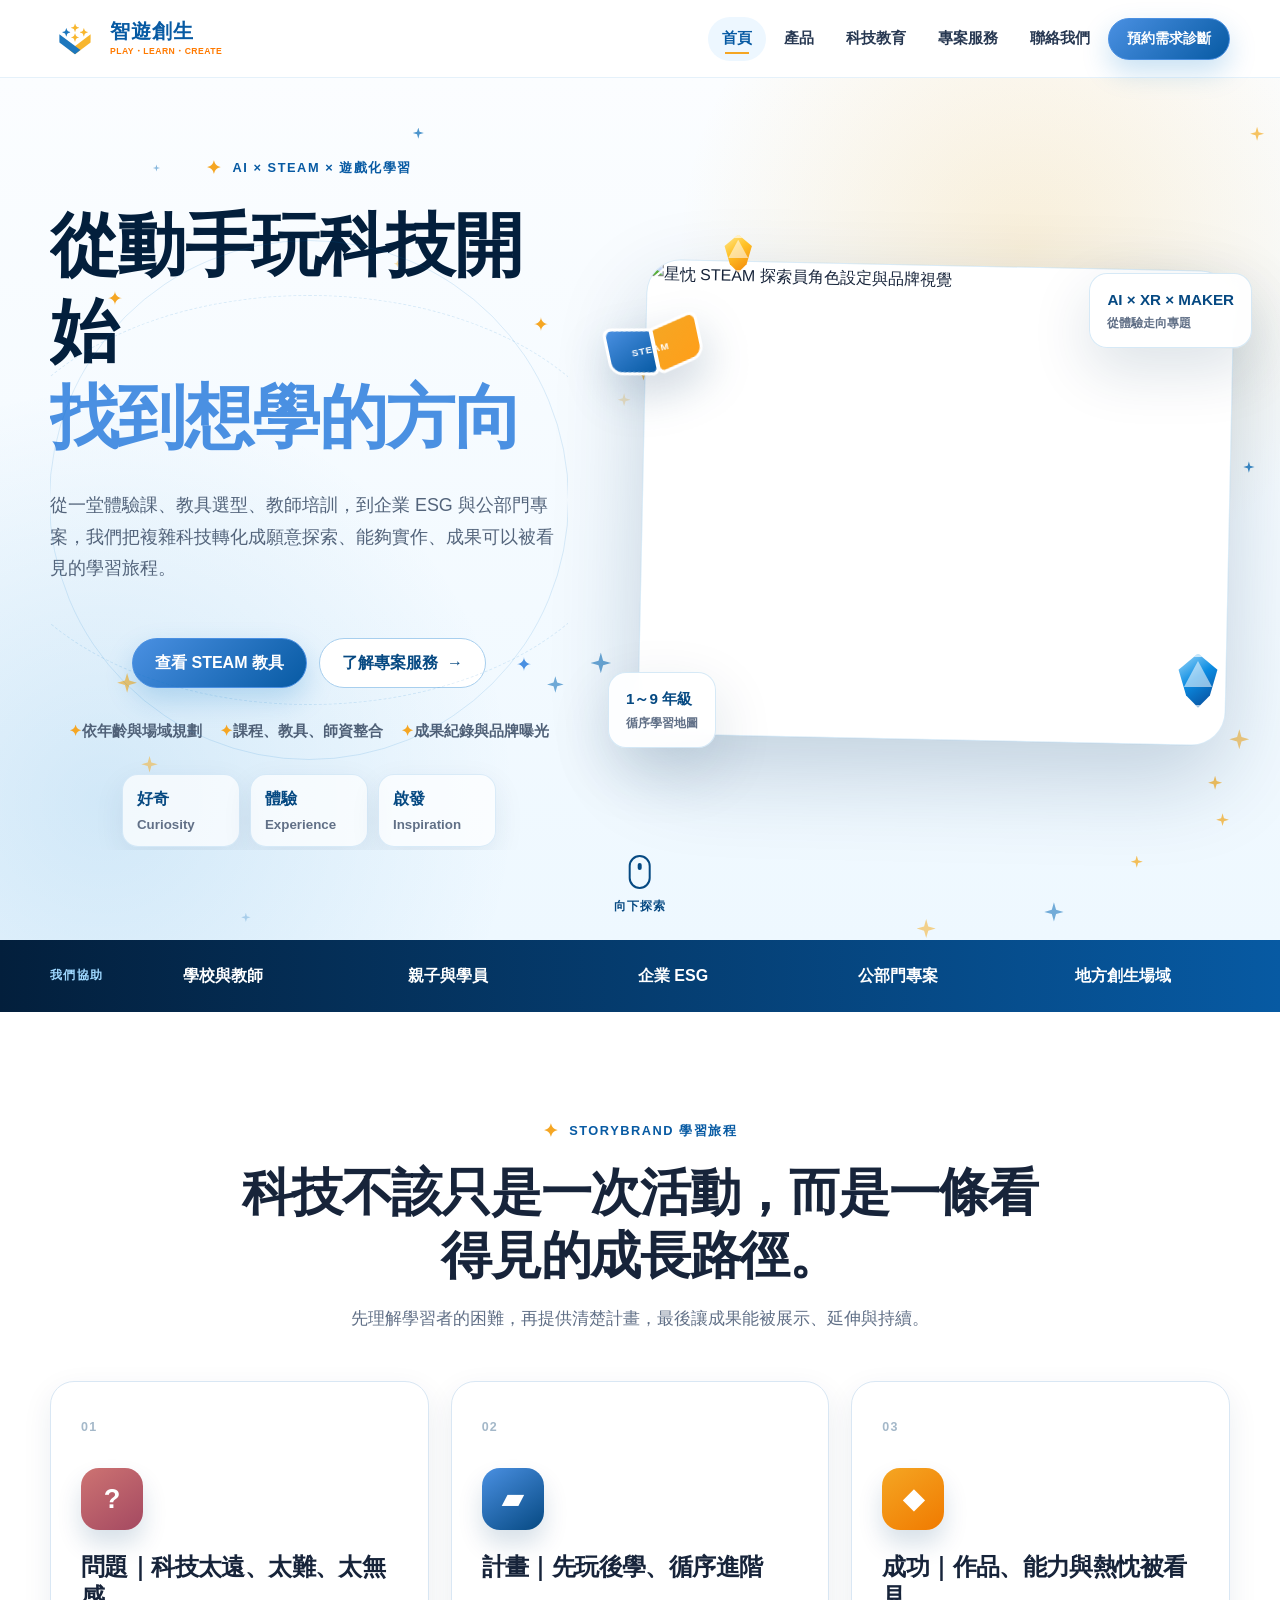
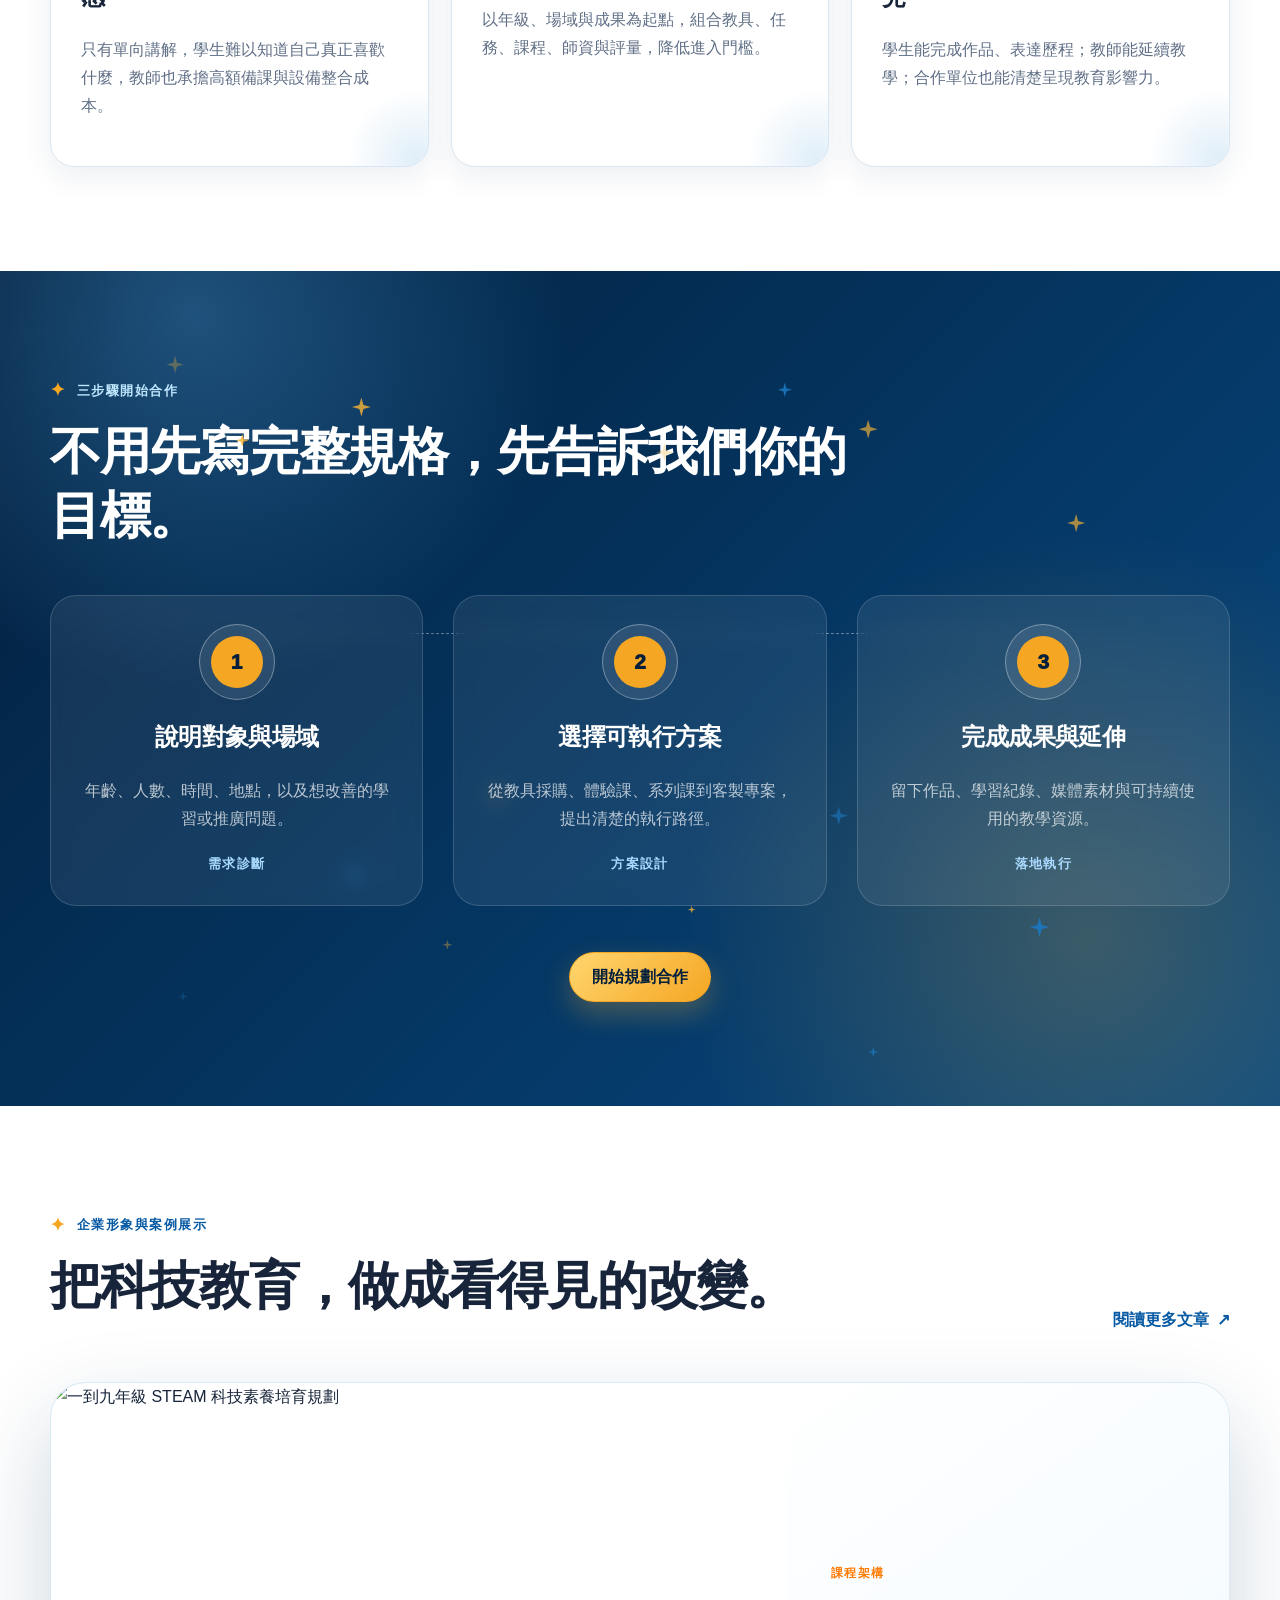
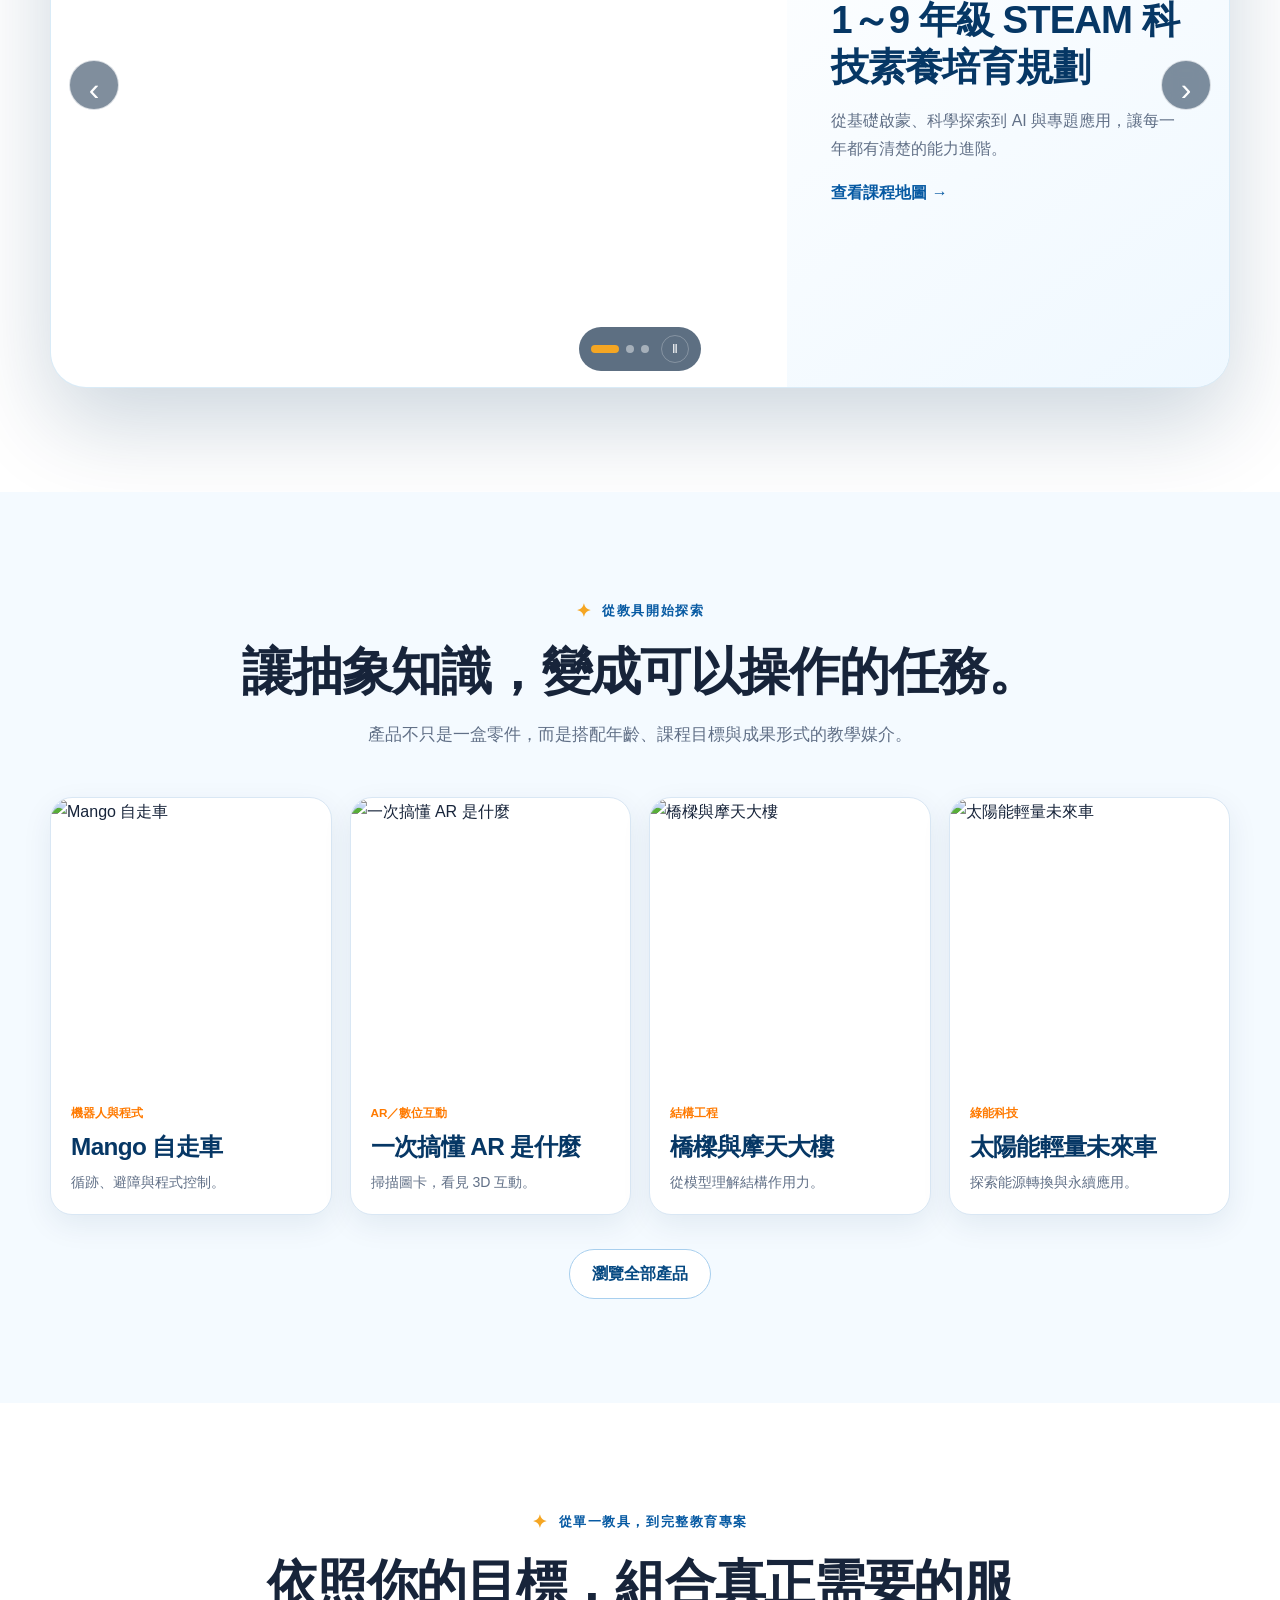
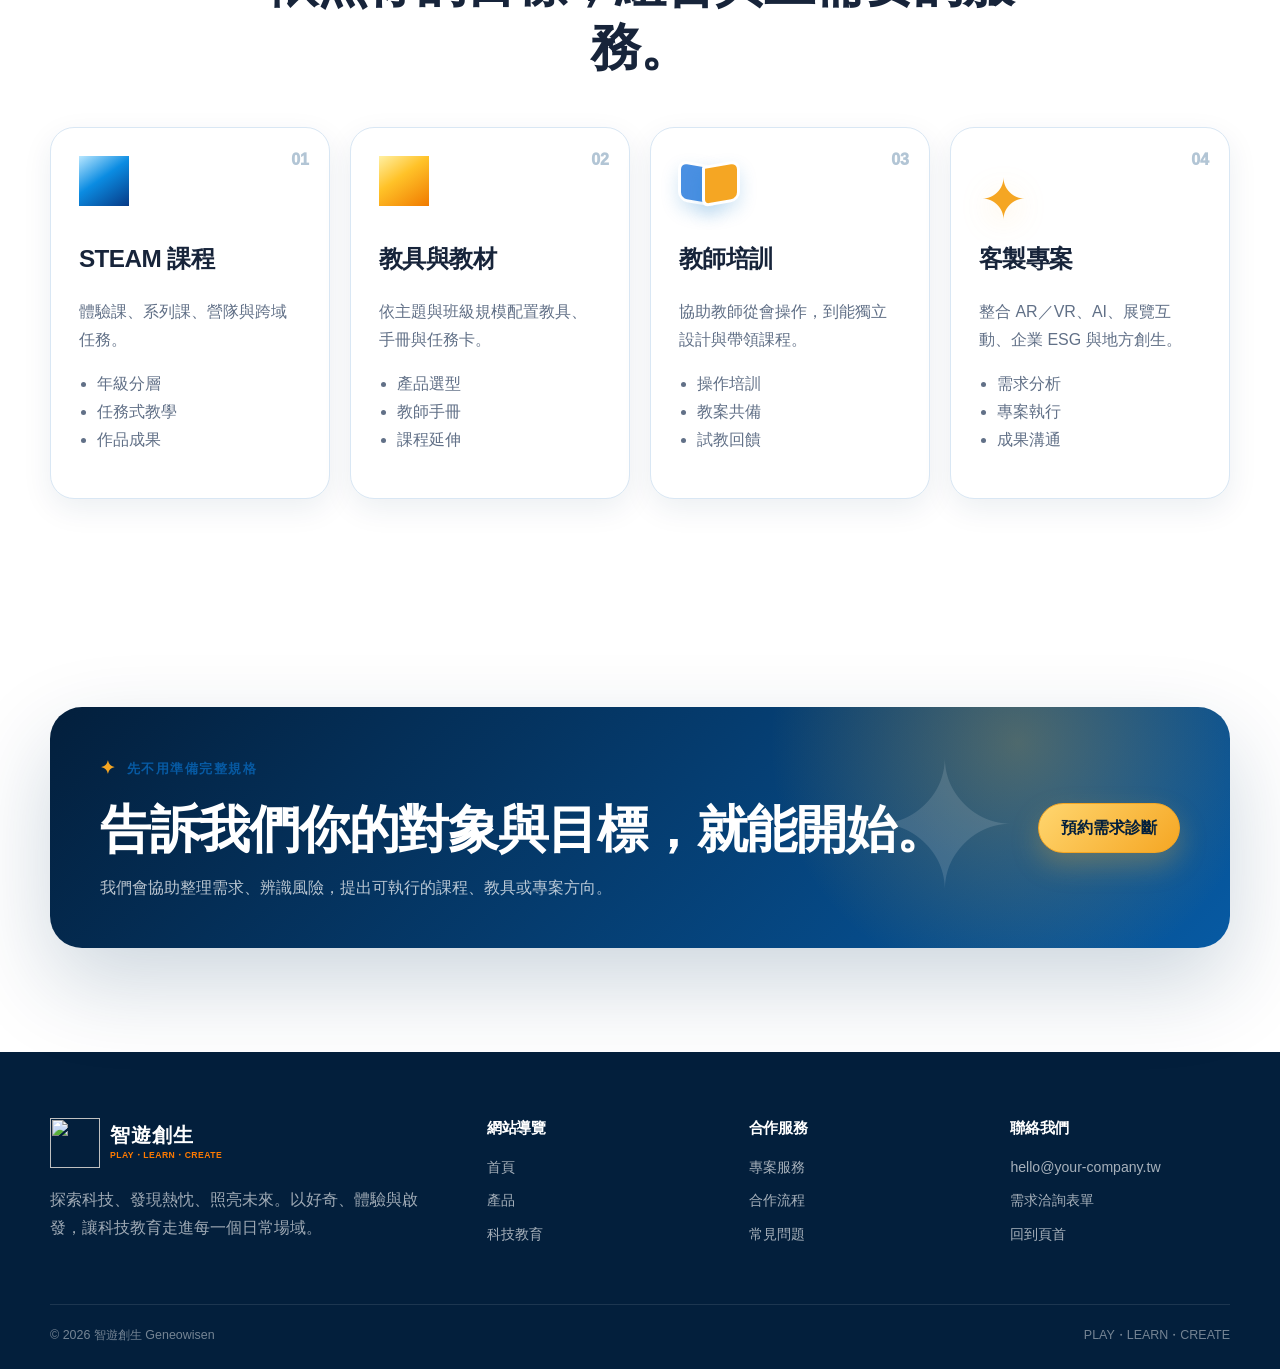
==== commit cceb260b: "Update index.html" ====
--- a/index.html
+++ b/index.html
@@ -17,7 +17,7 @@
   <header class="site-header" id="top">
     <div class="container nav-wrap">
       <a class="brand" href="index.html" aria-label="智遊創生首頁">
-        <img class="brand-mark" src="assets/智遊創生LOGO.svg" alt="">
+        <img class="brand-mark" src="智遊創生LOGO.svg" alt="">
         <span class="brand-copy"><strong>智遊創生</strong><small>PLAY・LEARN・CREATE</small></span>
       </a>
       <button class="nav-toggle" type="button" aria-expanded="false" aria-controls="primary-nav" aria-label="開啟導覽選單"><span></span><span></span><span></span></button>
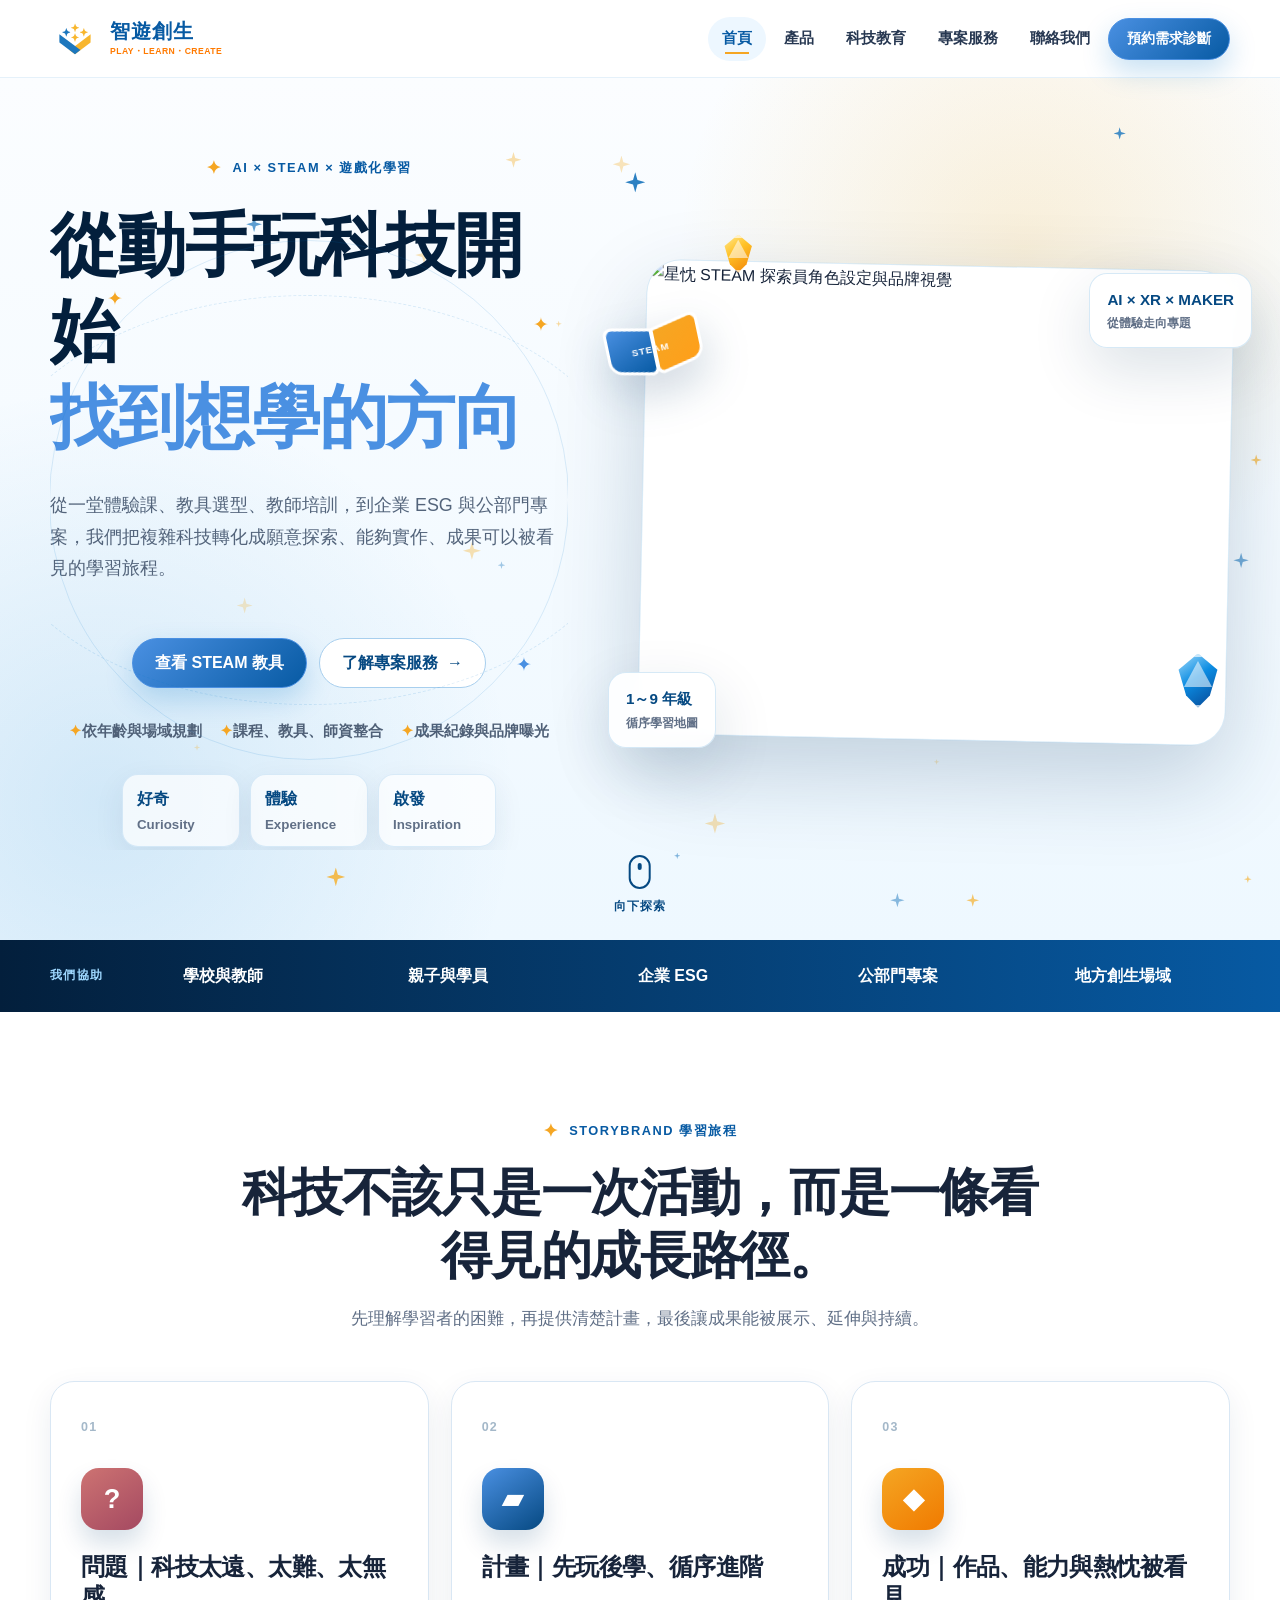
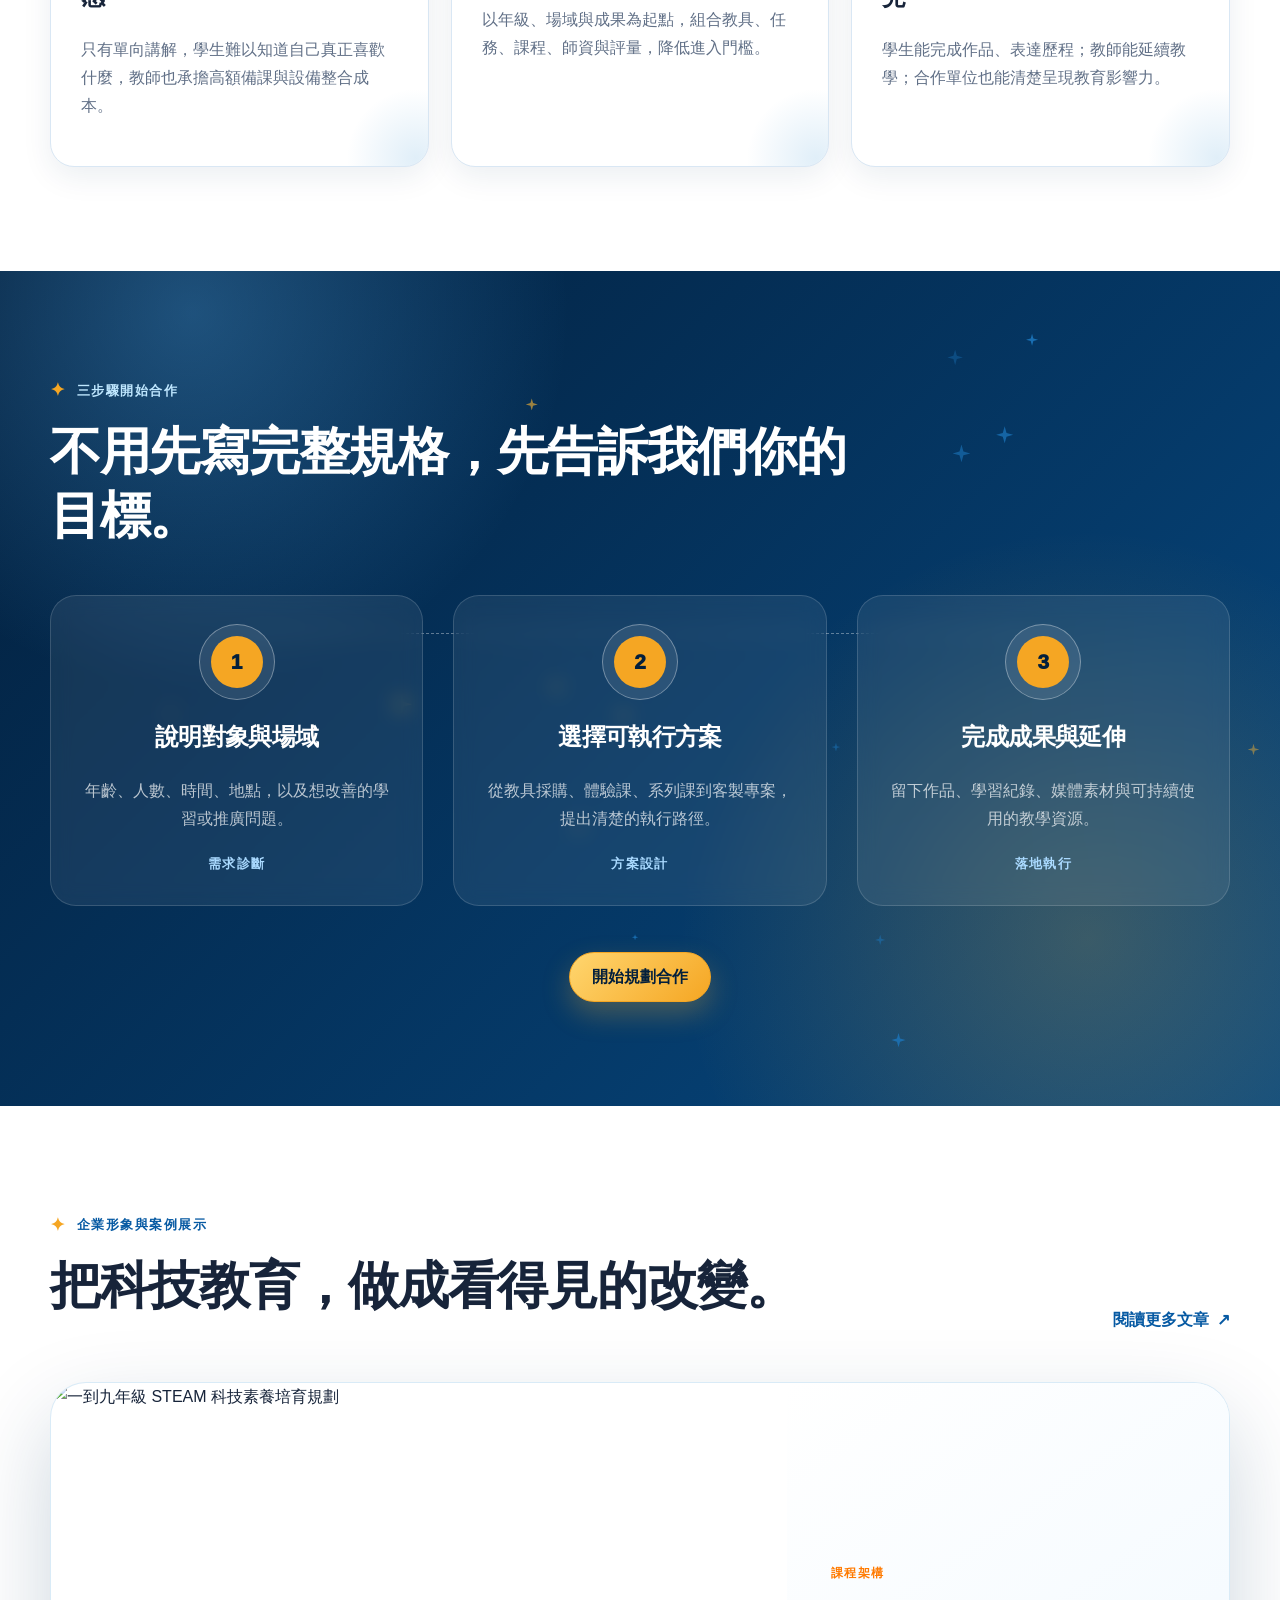
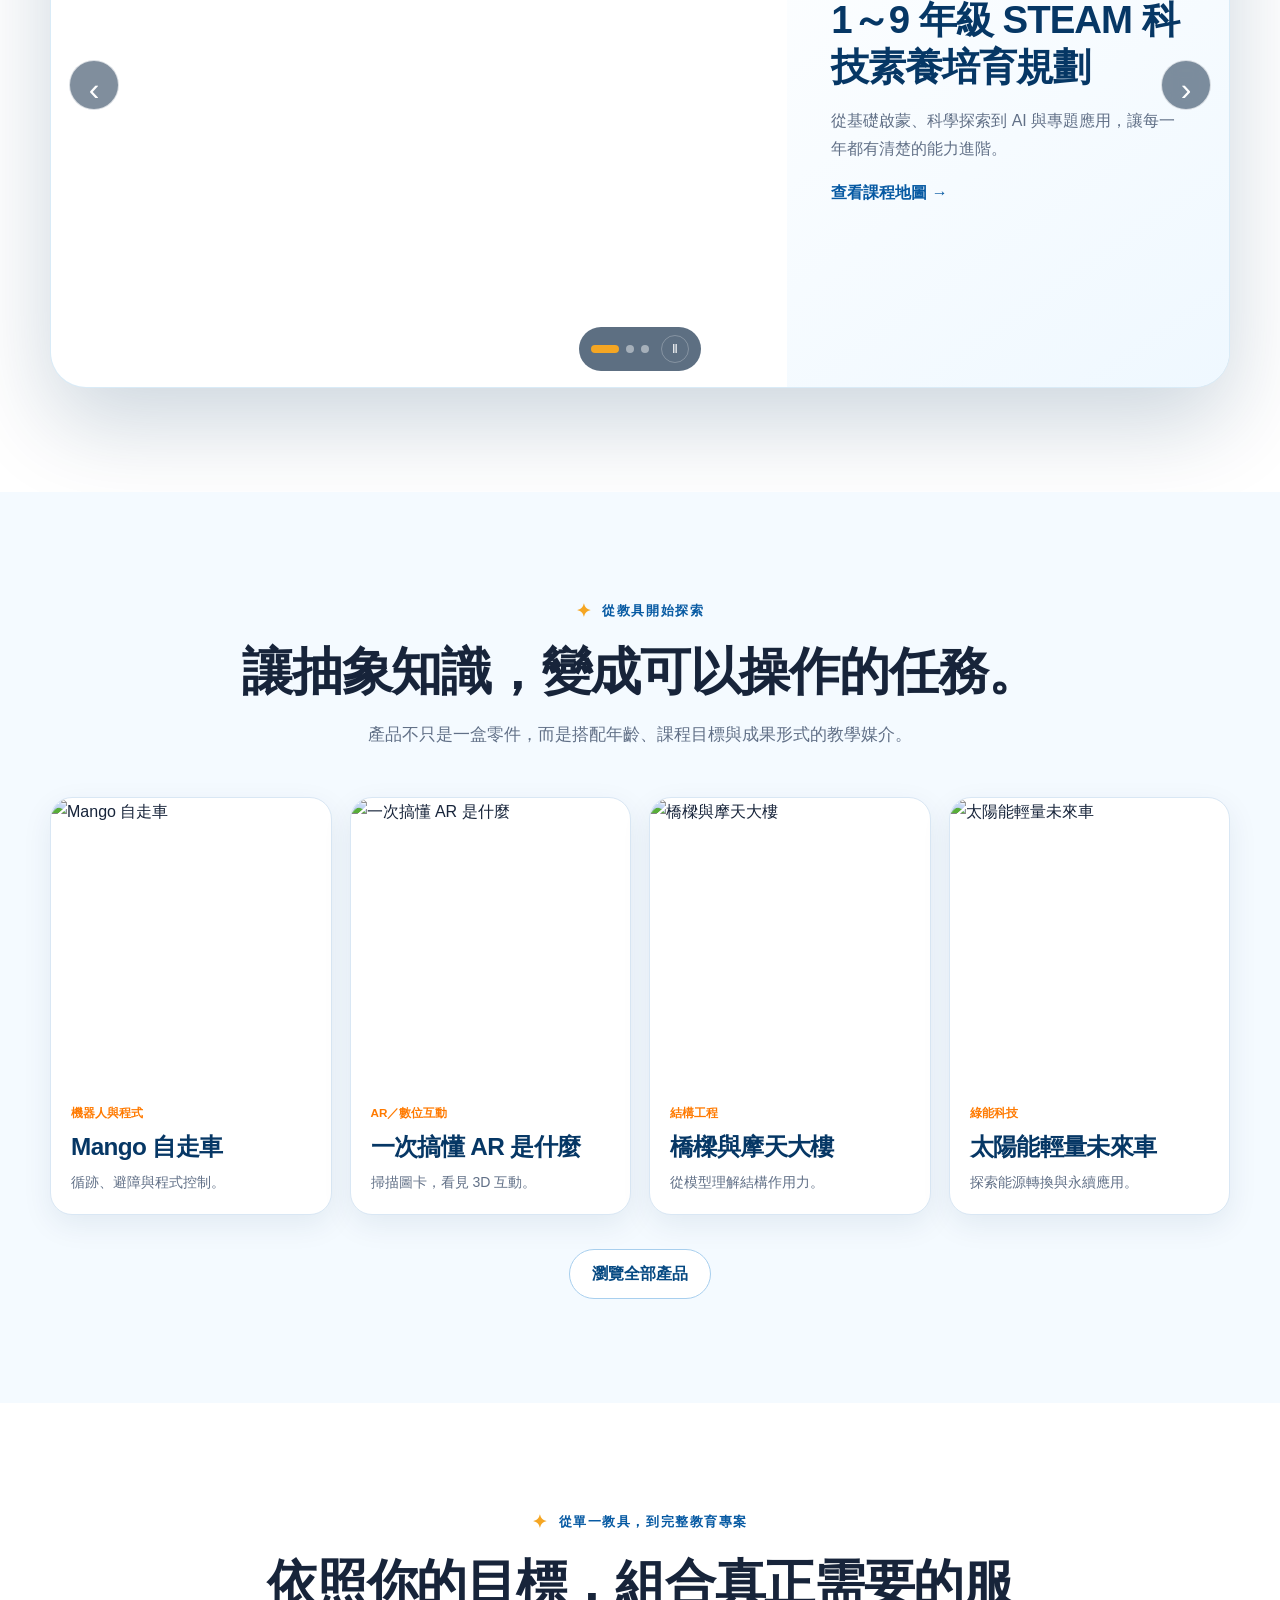
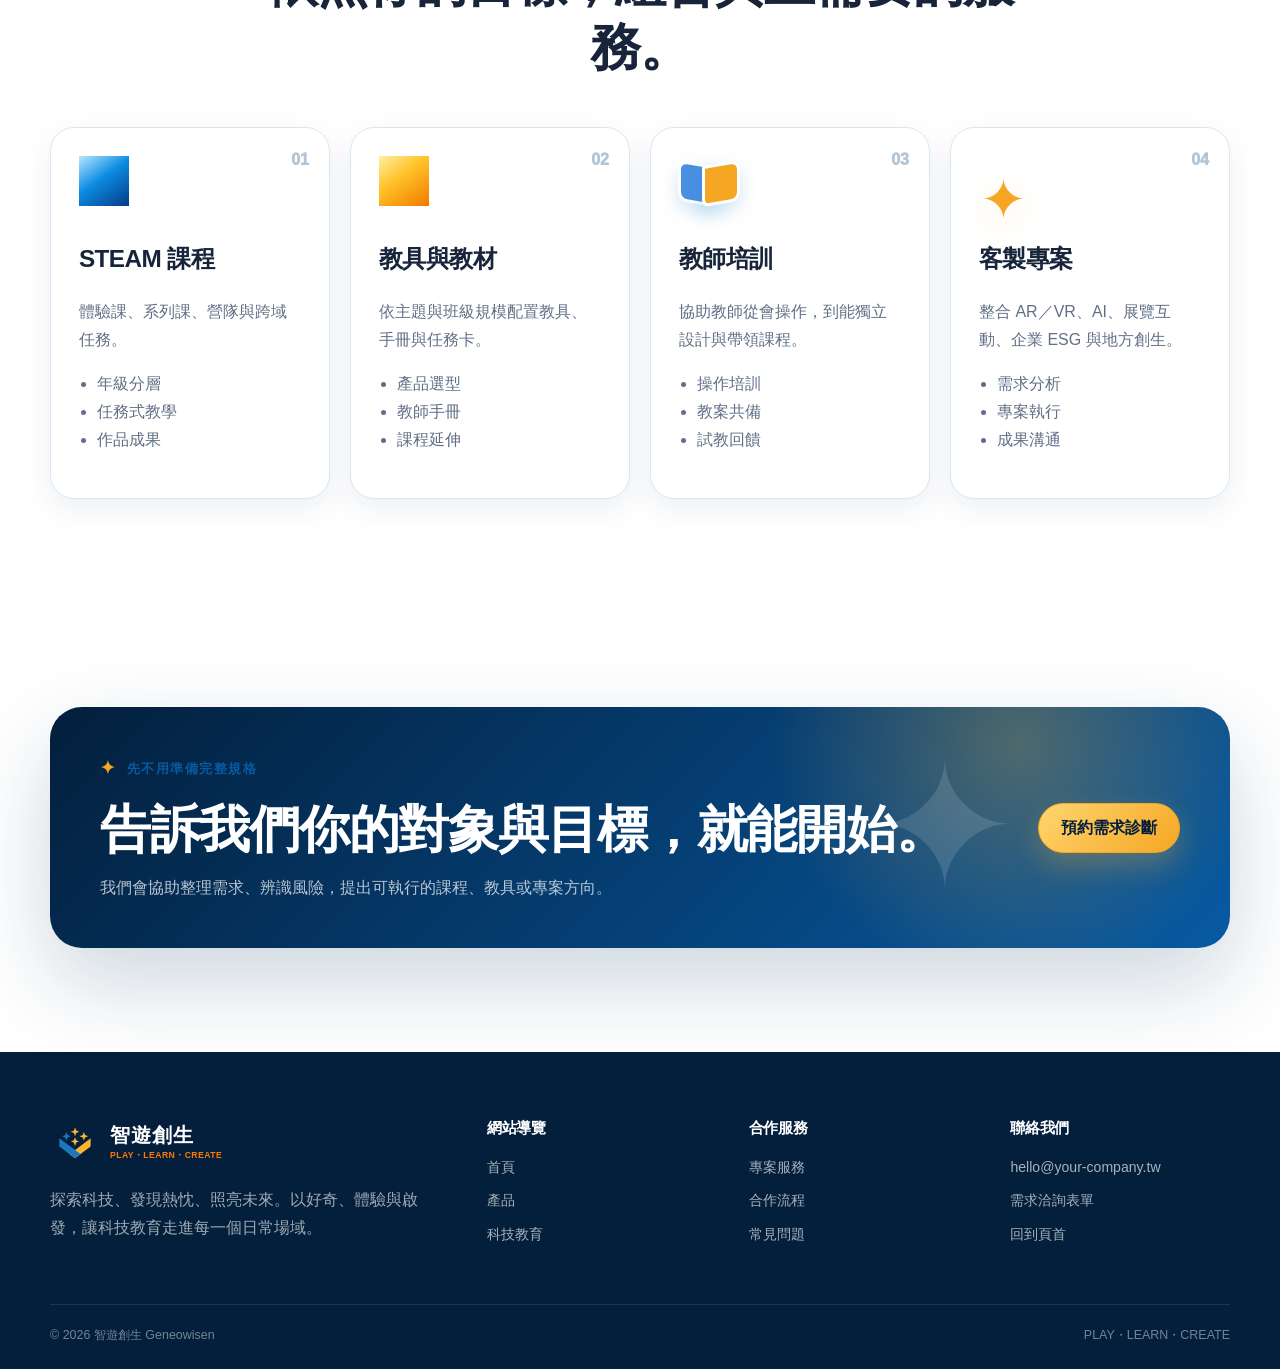
==== commit 4fd337bc: "Update index.html" ====
--- a/index.html
+++ b/index.html
@@ -197,7 +197,7 @@
 
   <footer class="site-footer">
     <div class="container footer-main">
-      <div class="footer-brand"><a class="brand footer-logo" href="index.html"><img class="brand-mark" src="assets/智遊創生LOGO.svg" alt=""><span class="brand-copy"><strong>智遊創生</strong><small>PLAY・LEARN・CREATE</small></span></a><p>探索科技、發現熱忱、照亮未來。以好奇、體驗與啟發，讓科技教育走進每一個日常場域。</p></div>
+      <div class="footer-brand"><a class="brand footer-logo" href="index.html"><img class="brand-mark" src="智遊創生LOGO.svg" alt=""><span class="brand-copy"><strong>智遊創生</strong><small>PLAY・LEARN・CREATE</small></span></a><p>探索科技、發現熱忱、照亮未來。以好奇、體驗與啟發，讓科技教育走進每一個日常場域。</p></div>
       <div class="footer-column"><h3>網站導覽</h3><a href="index.html">首頁</a><a href="product.html">產品</a><a href="column.html">科技教育</a></div>
       <div class="footer-column"><h3>合作服務</h3><a href="contact.html#services">專案服務</a><a href="contact.html#process">合作流程</a><a href="contact.html#faq">常見問題</a></div>
       <div class="footer-column"><h3>聯絡我們</h3><a href="mailto:hello@your-company.tw">hello@your-company.tw</a><a href="contact.html#contact">需求洽詢表單</a><a href="#top">回到頁首</a></div>
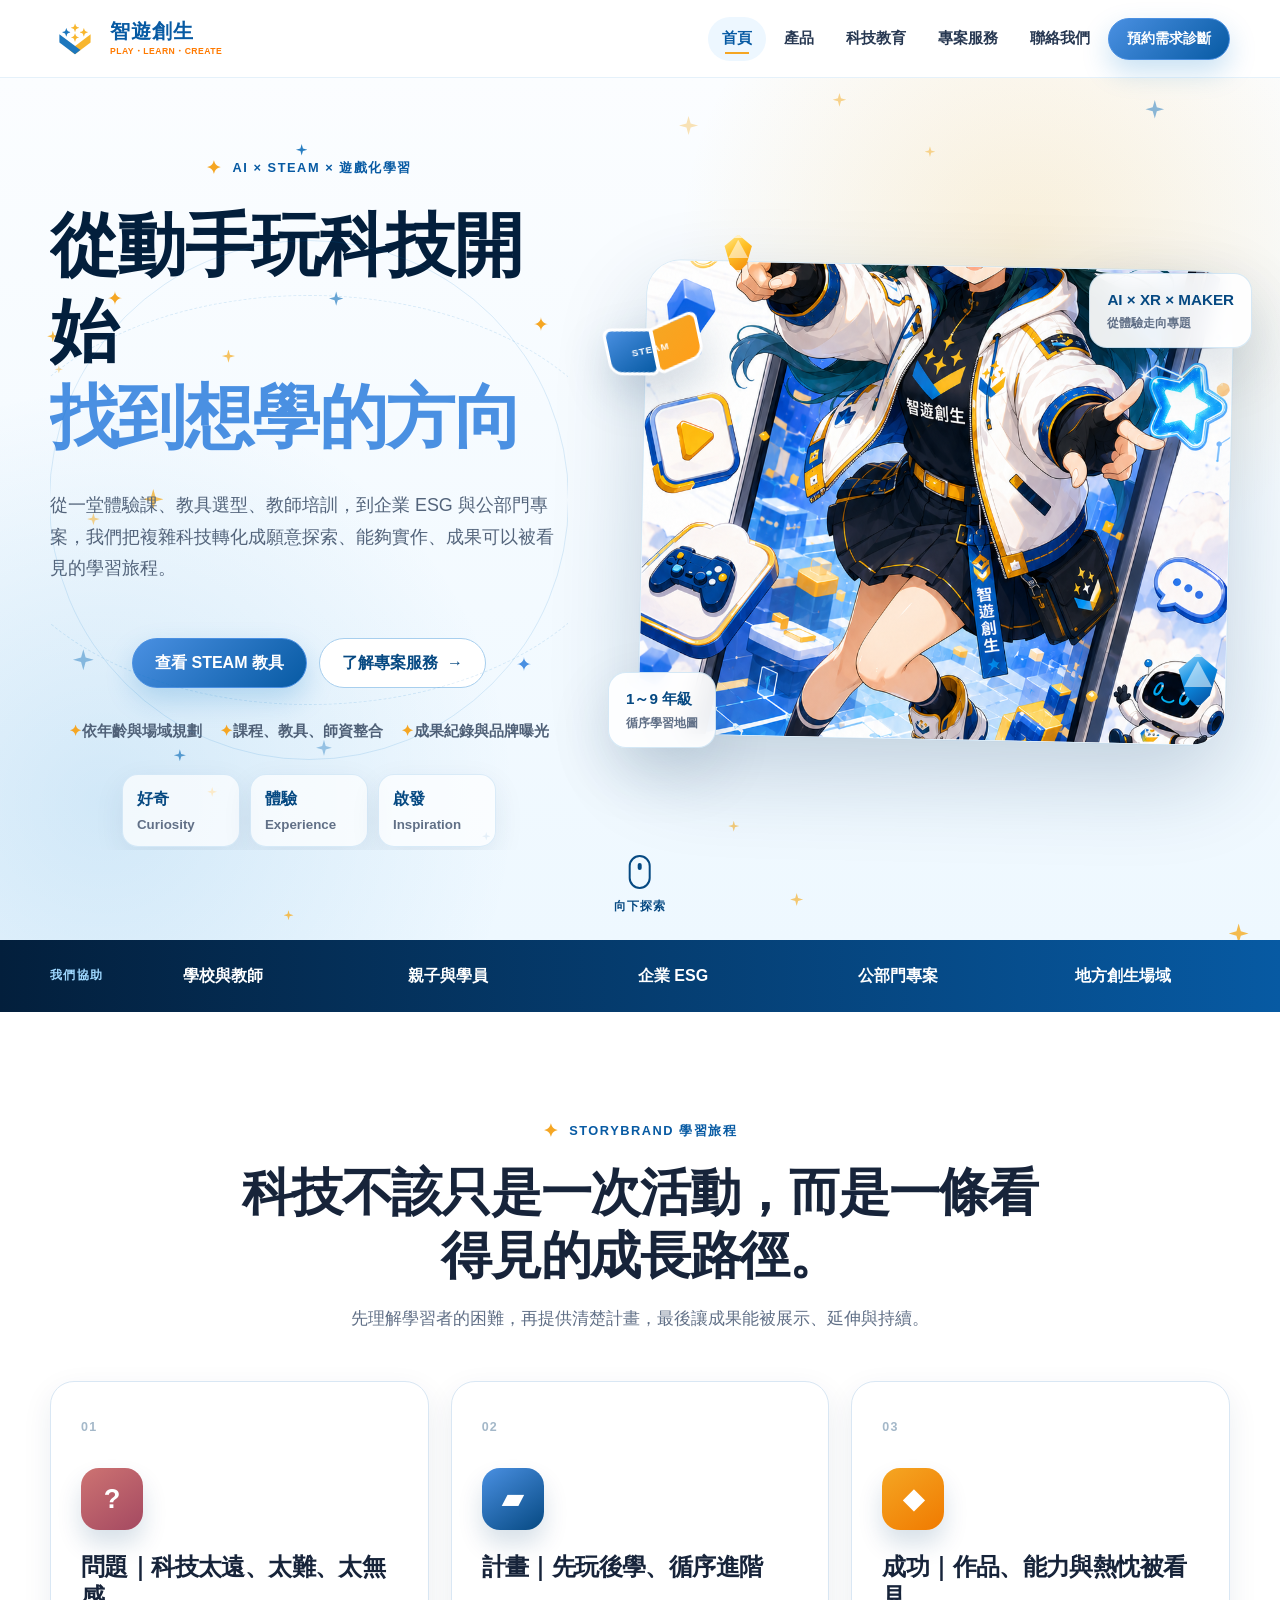
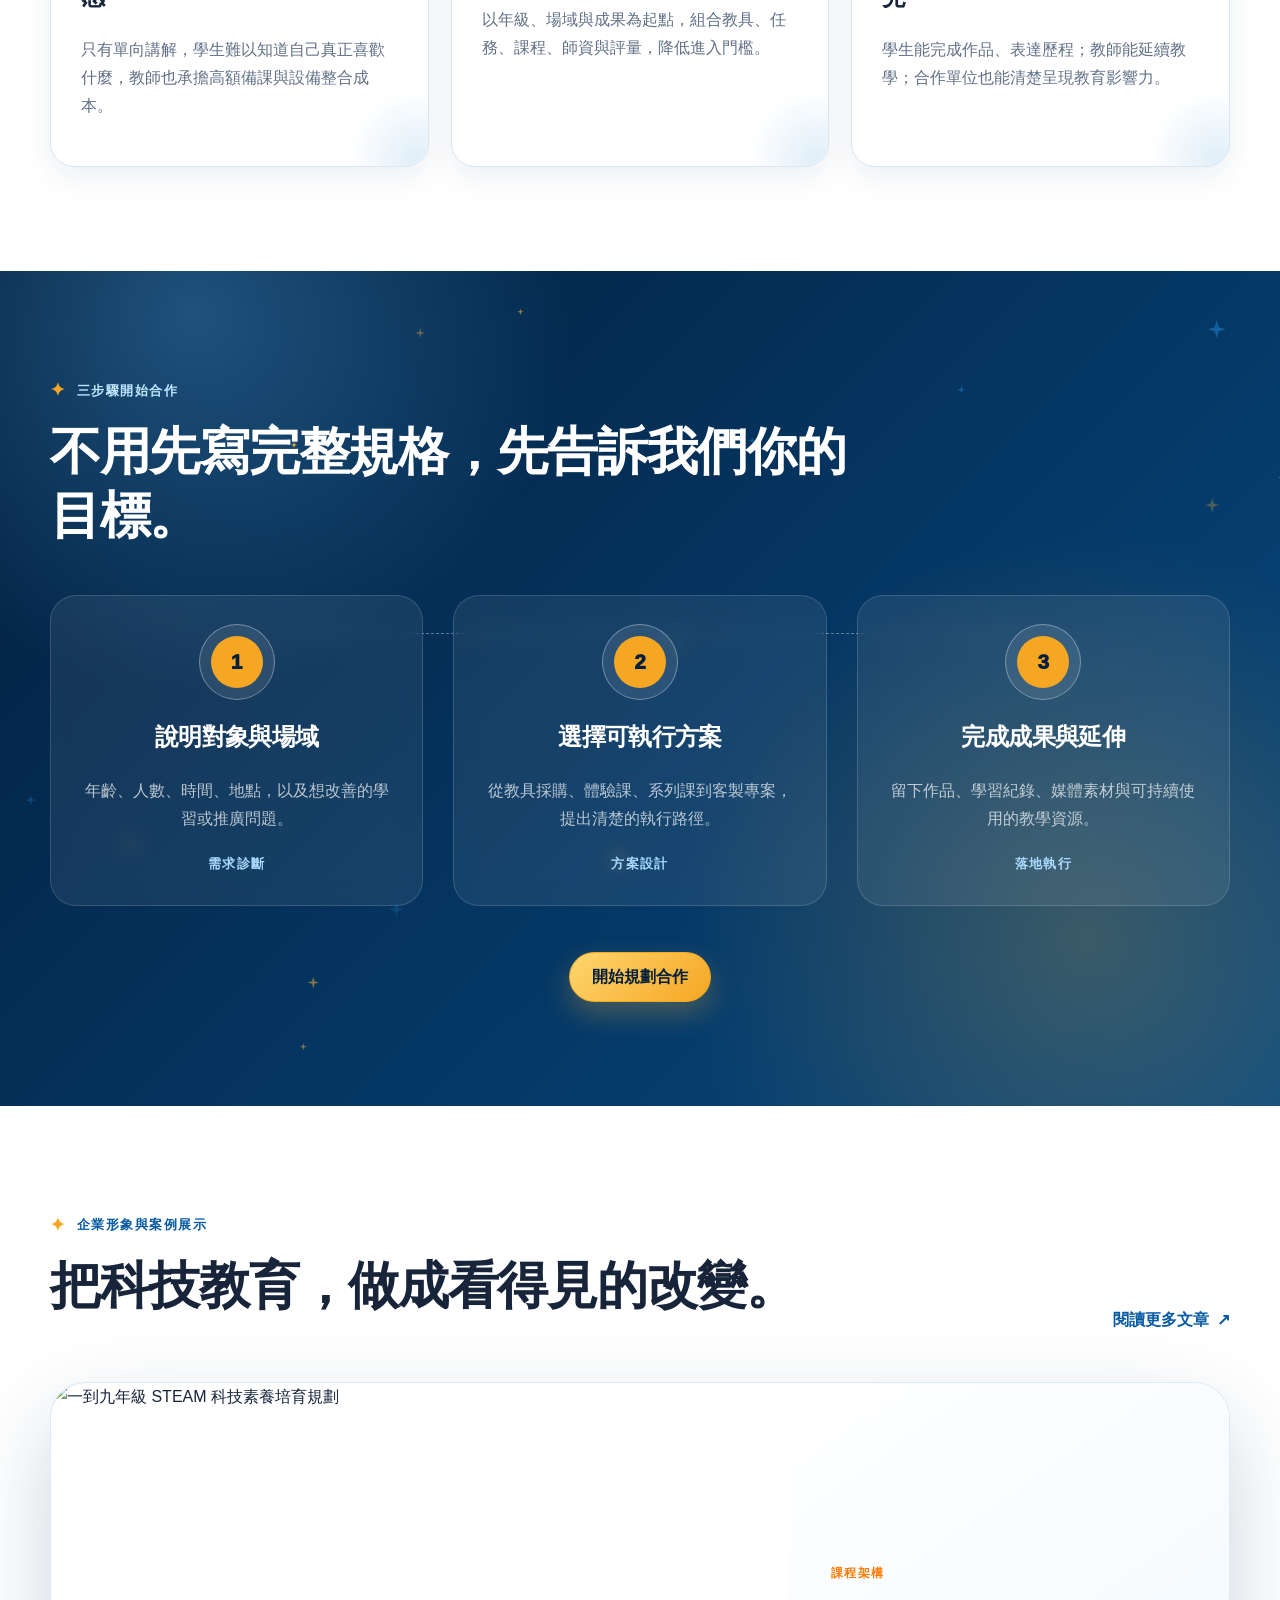
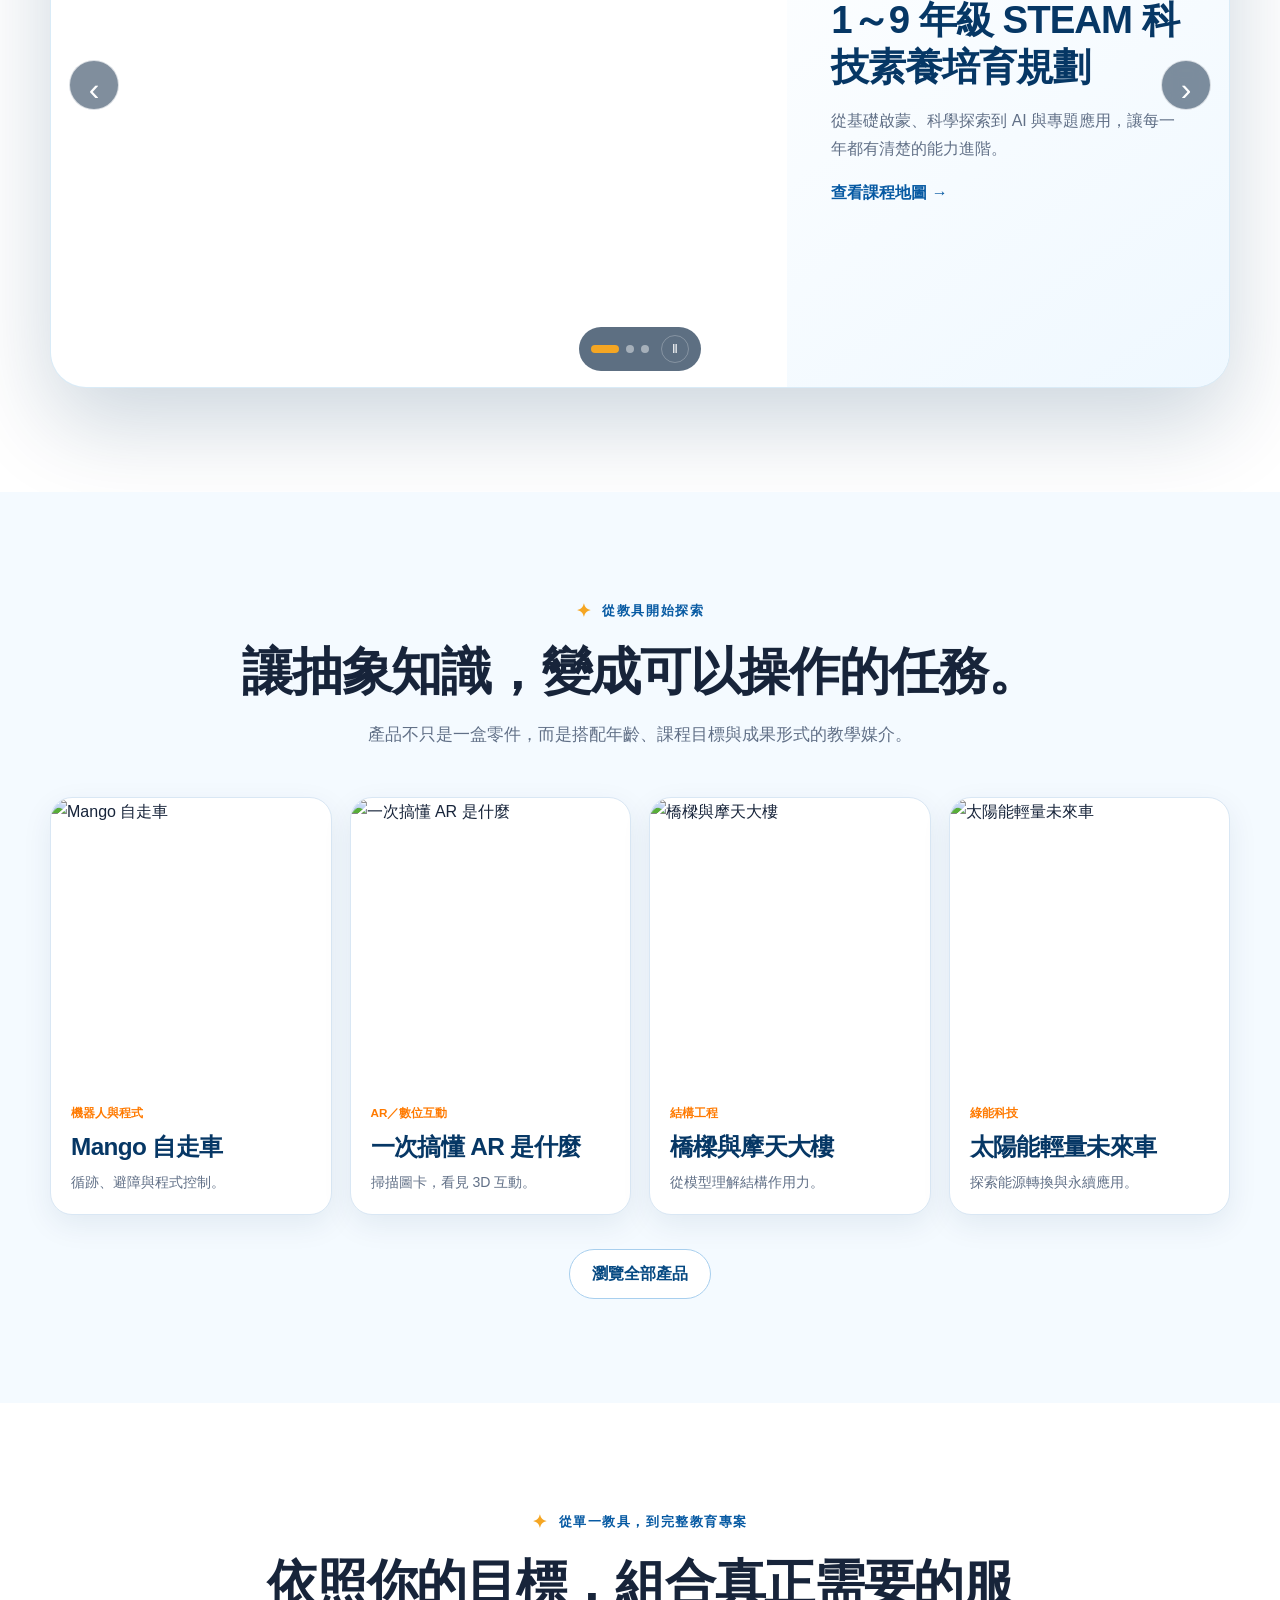
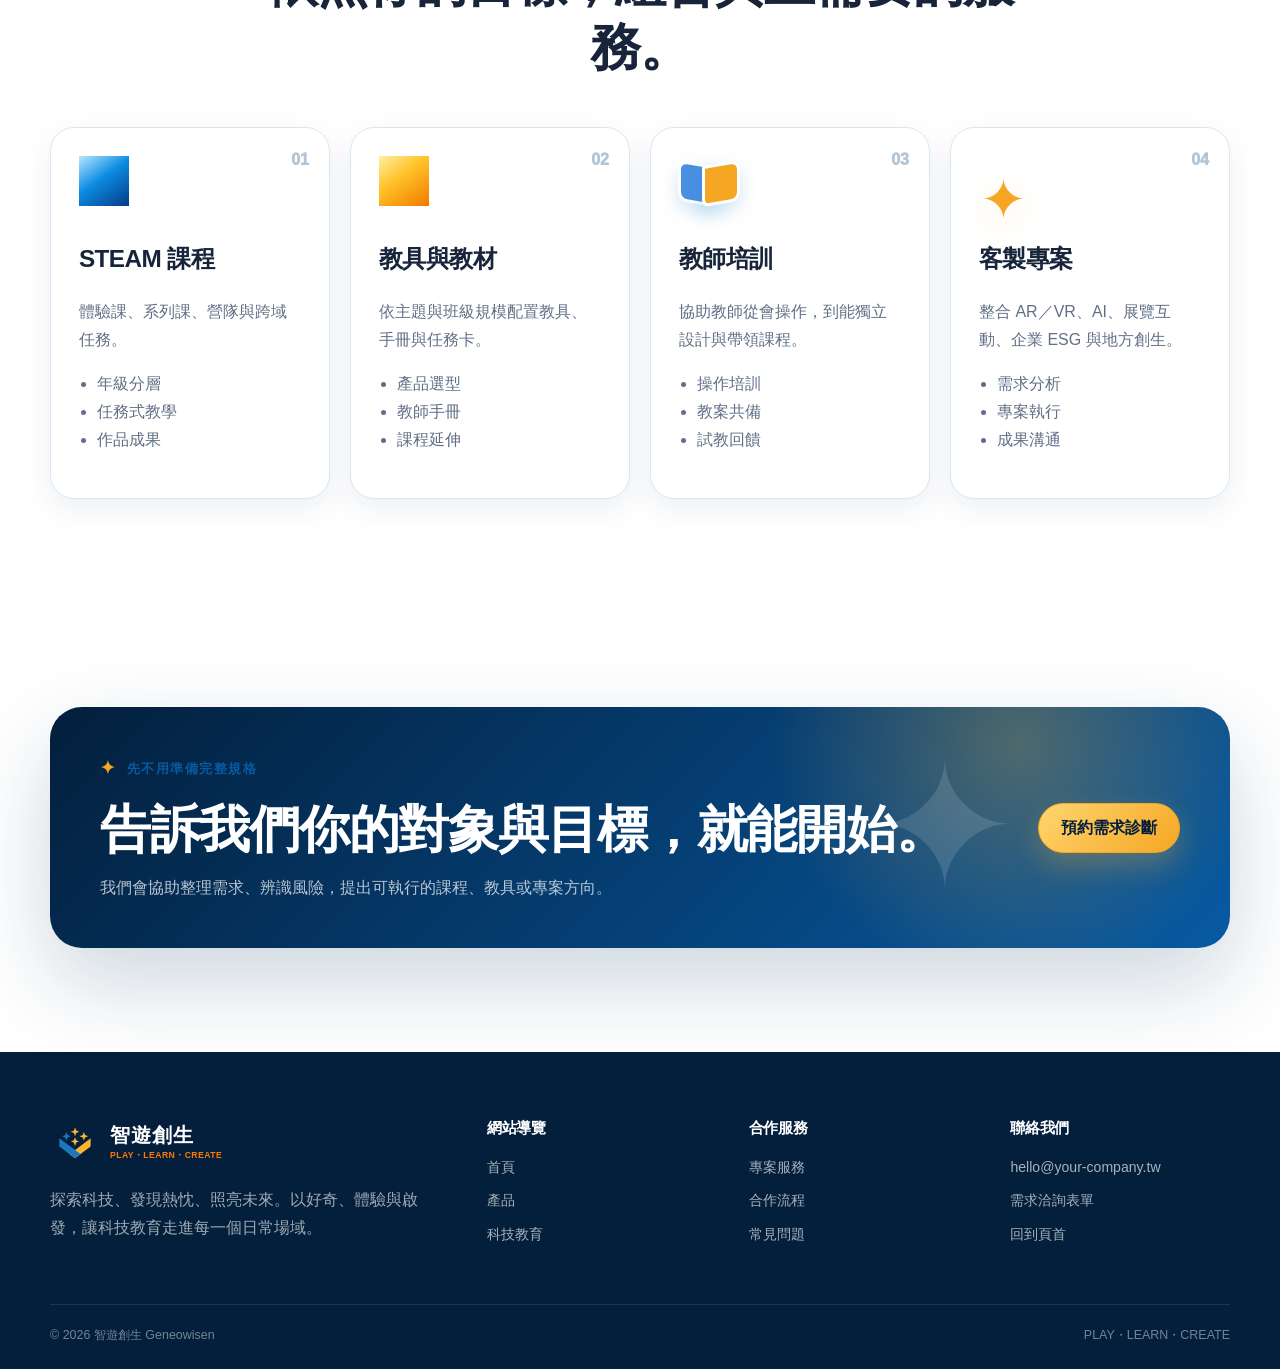
==== commit 5b7718cb: "Update index.html" ====
--- a/index.html
+++ b/index.html
@@ -71,7 +71,7 @@
 </div>
         <div class="hero-visual reveal" data-delay="120">
           <div class="hero-frame tilt-card">
-            <img src="assets/星忱.png" alt="星忱 STEAM 探索員角色設定與品牌視覺">
+            <img src="星忱.png" alt="星忱 STEAM 探索員角色設定與品牌視覺">
             <div class="frame-shine" aria-hidden="true"></div>
           </div>
           <div class="floating-book" aria-hidden="true"><span></span><span></span><i>STEAM</i></div>
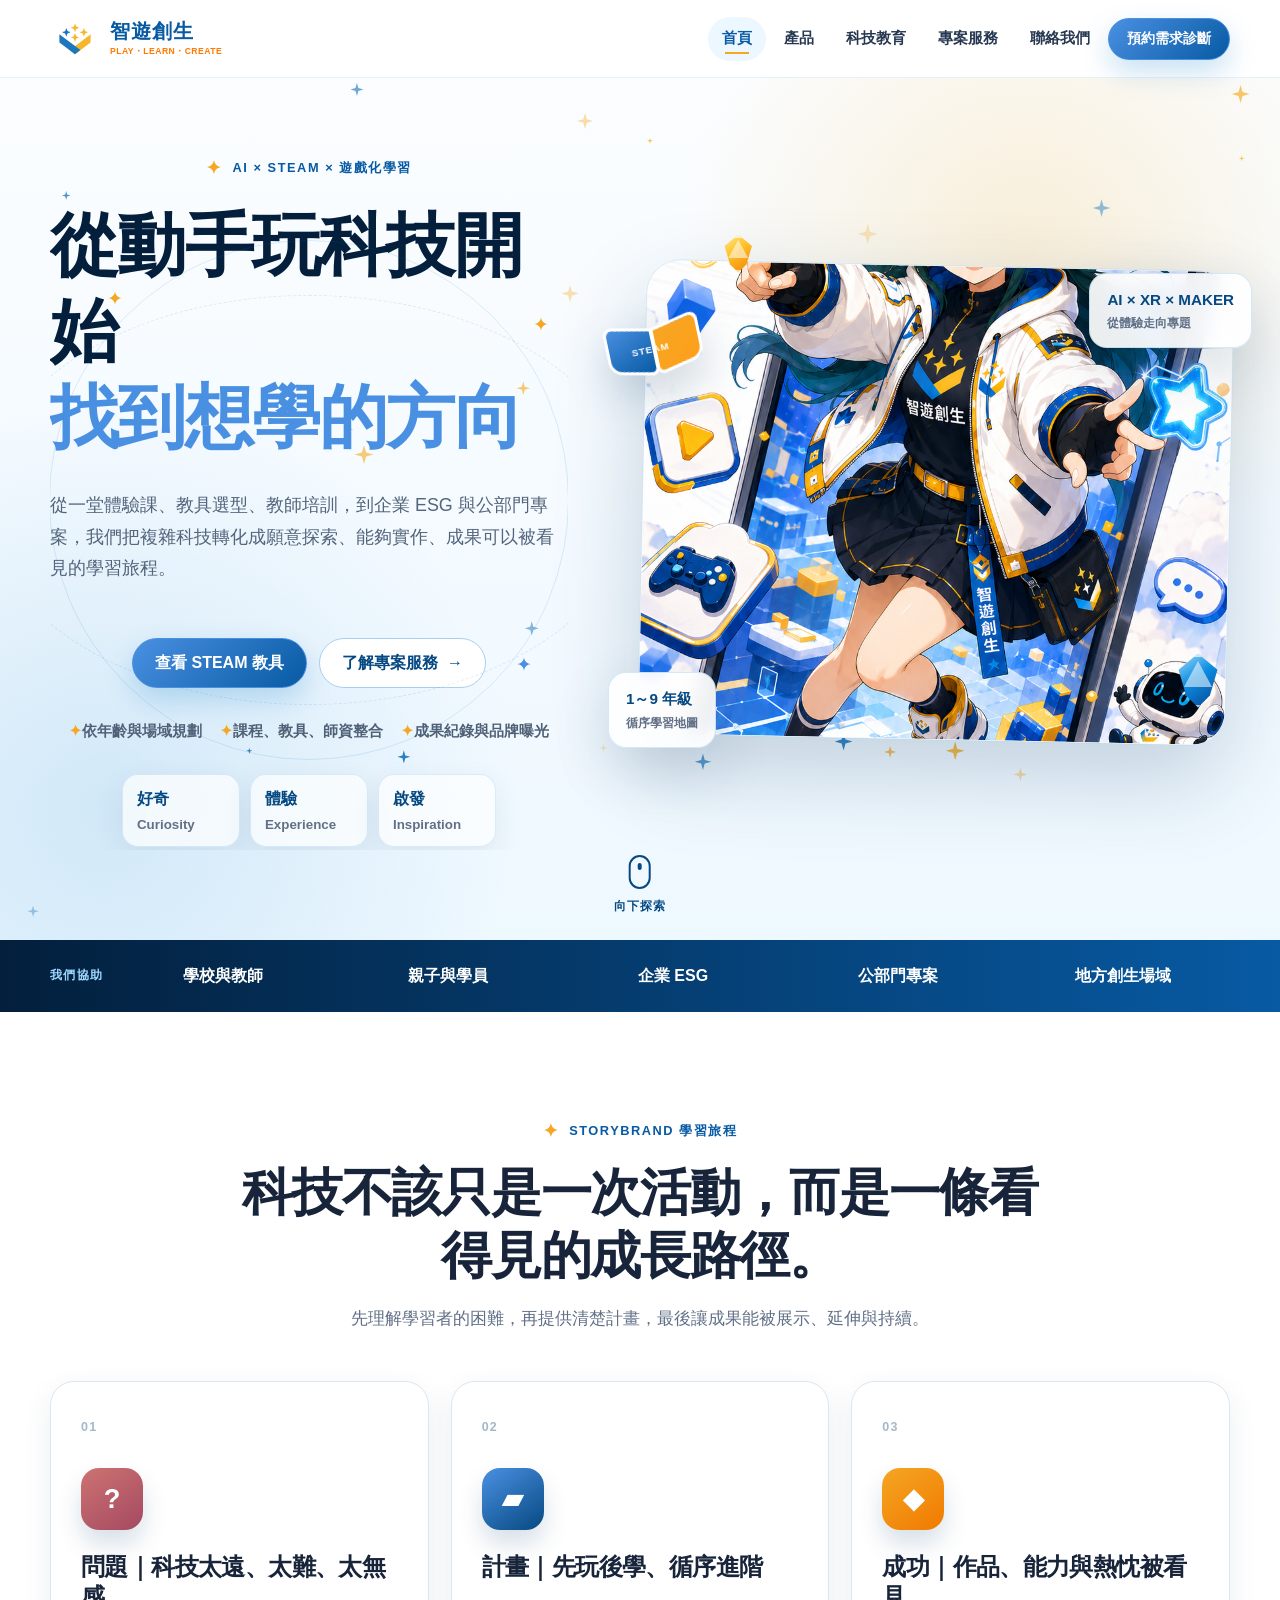
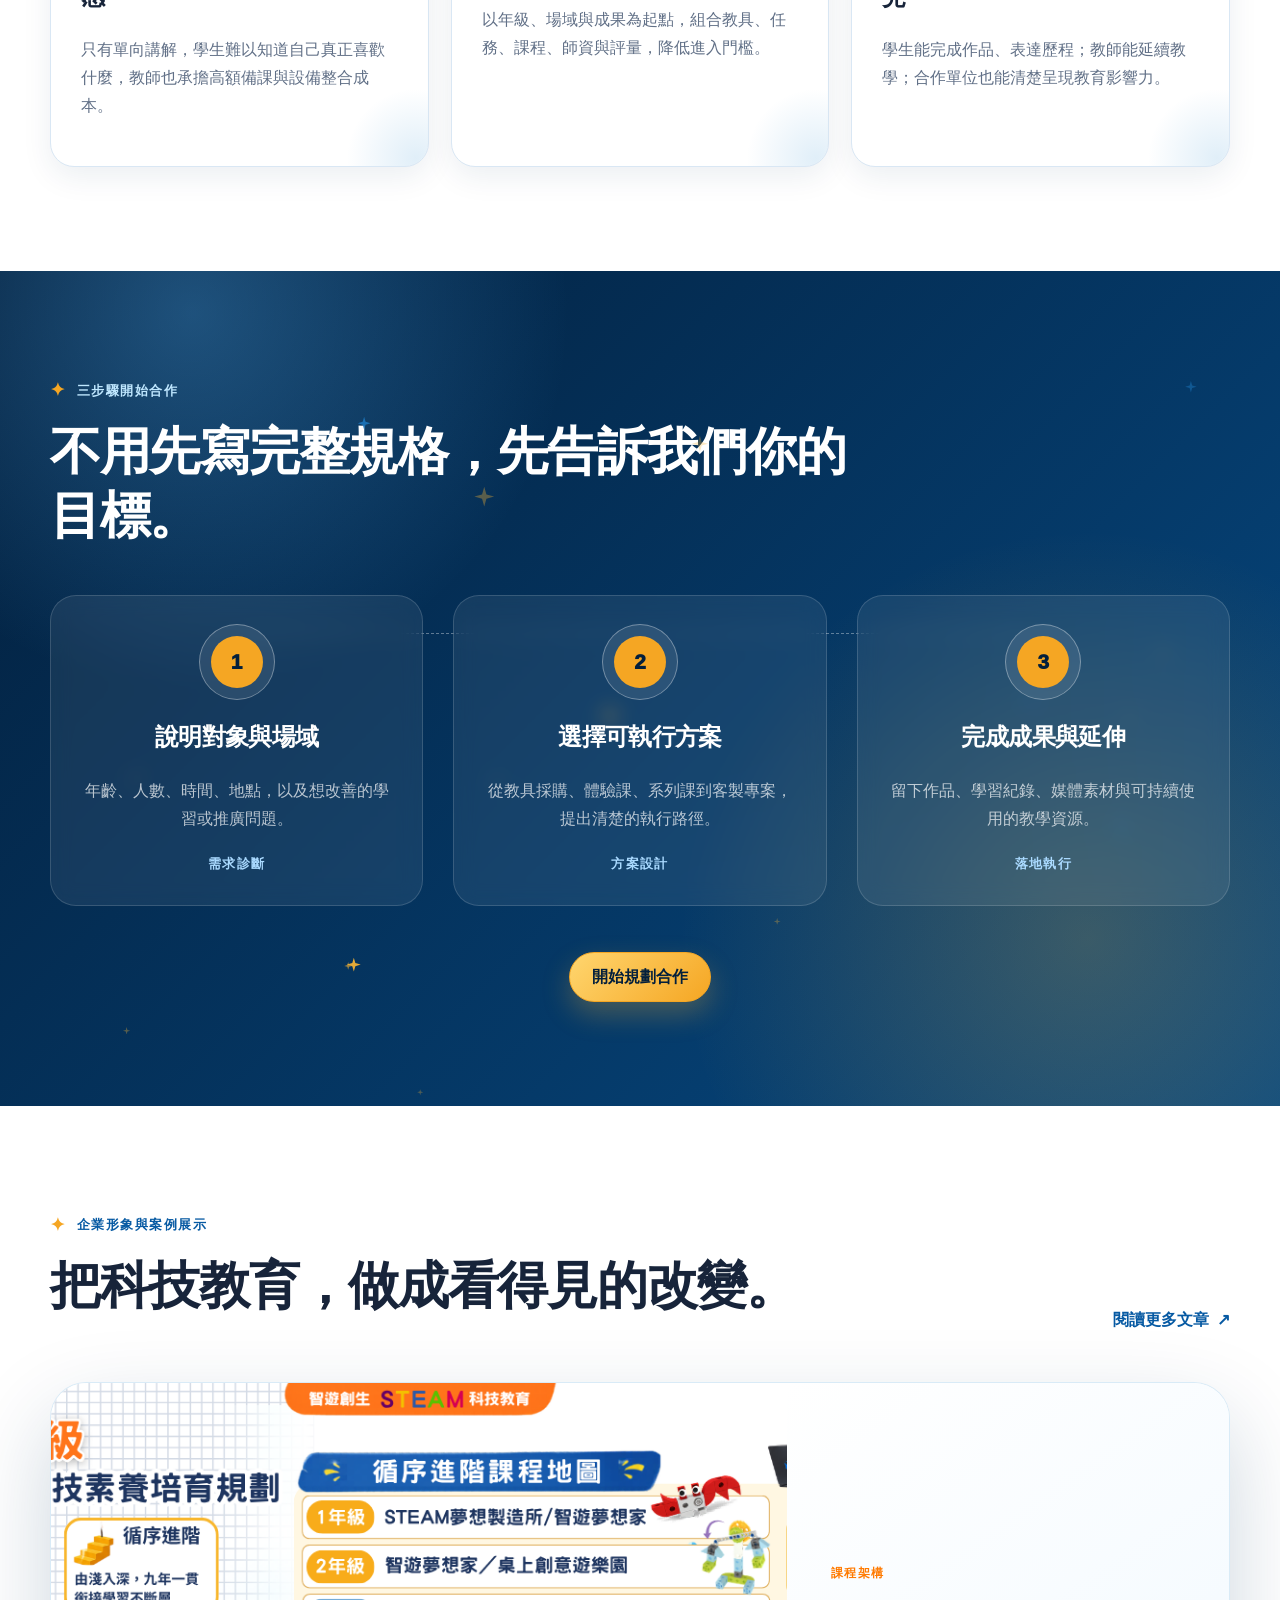
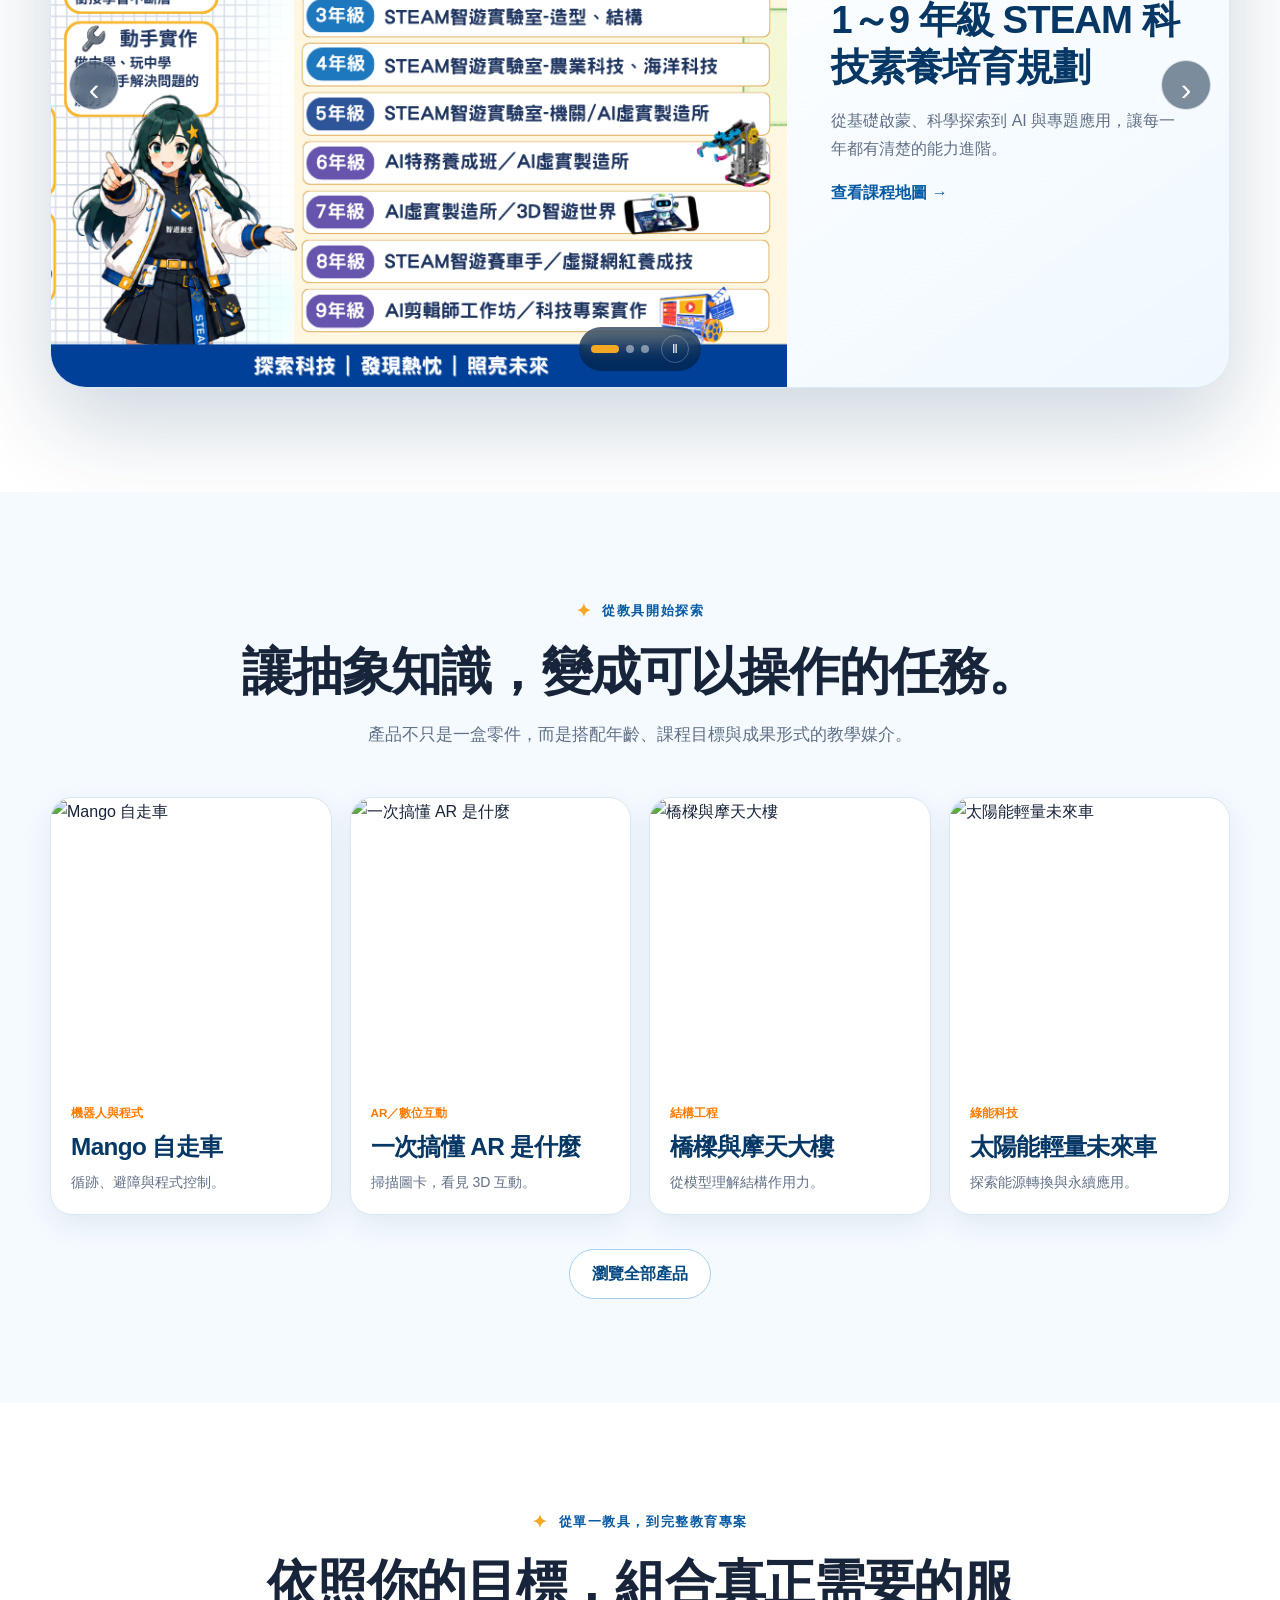
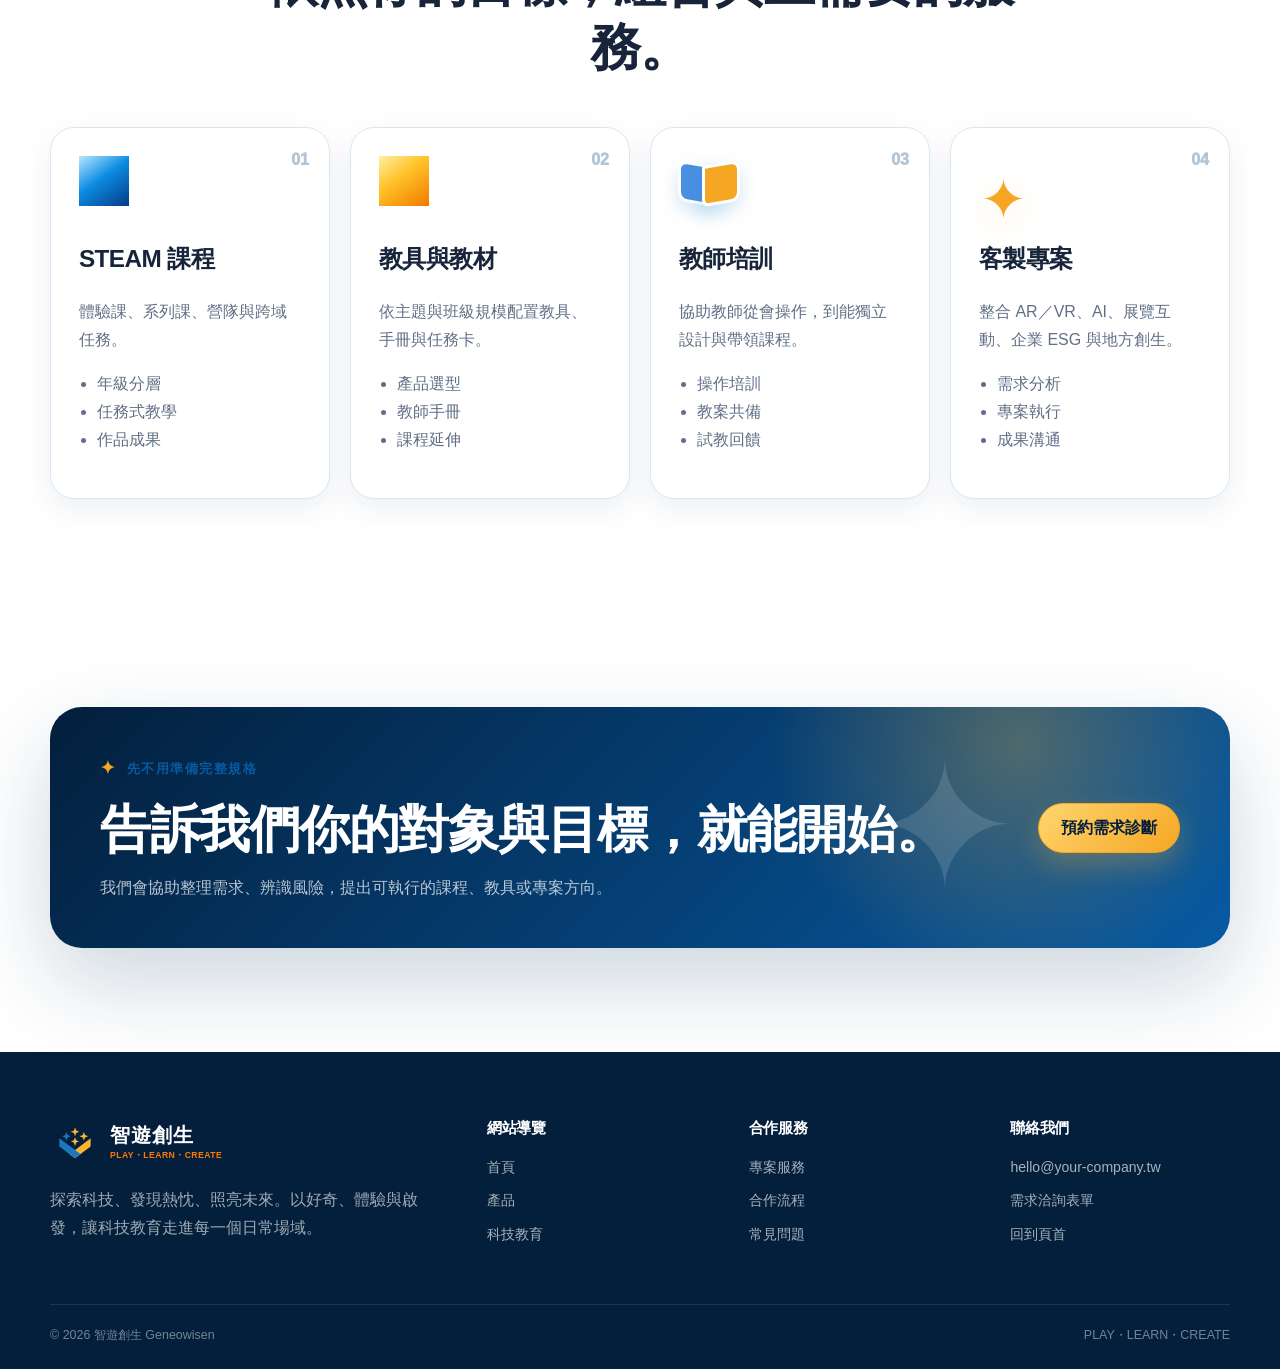
==== commit 72a3bacc: "Update index.html" ====
--- a/index.html
+++ b/index.html
@@ -143,15 +143,15 @@
         <div class="showcase-carousel reveal" data-carousel data-autoplay="5200" aria-roledescription="carousel" aria-label="智遊創生精選案例">
           <div class="showcase-viewport">
             <article class="showcase-slide is-active" data-slide>
-              <img src="assets/科技教育文章圖 (1).png" alt="一到九年級 STEAM 科技素養培育規劃">
+              <img src="科技教育文章圖 (1).png" alt="一到九年級 STEAM 科技素養培育規劃">
               <div class="showcase-copy"><span>課程架構</span><h3>1～9 年級 STEAM 科技素養培育規劃</h3><p>從基礎啟蒙、科學探索到 AI 與專題應用，讓每一年都有清楚的能力進階。</p><a href="column.html#steam-method">查看課程地圖 →</a></div>
             </article>
             <article class="showcase-slide" data-slide>
-              <img src="assets/steam科技文章圖.png" alt="Vtuber 虛擬網紅工作坊">
+              <img src="steam科技文章圖.png" alt="Vtuber 虛擬網紅工作坊">
               <div class="showcase-copy"><span>跨域工作坊</span><h3>Vtuber 虛擬網紅工作坊</h3><p>整合角色建模、AI 音樂、MV 剪輯與數位表達，讓學員完成可公開展示的作品。</p><a href="contact.html#contact">洽詢工作坊 →</a></div>
             </article>
             <article class="showcase-slide" data-slide>
-              <img src="assets/科技教育文章圖 (2).png" alt="科技教育學習精彩瞬間">
+              <img src="科技教育文章圖 (2).png" alt="科技教育學習精彩瞬間">
               <div class="showcase-copy"><span>學習成果</span><h3>每一個專注的眼神，都是前進的動力</h3><p>以清楚任務、即時回饋與合作分工，讓學生在動手實作中建立自信。</p><a href="column.html#articles">閱讀教學文章 →</a></div>
             </article>
           </div>
@@ -169,10 +169,10 @@
       <div class="container">
         <div class="section-heading center reveal"><p class="eyebrow">從教具開始探索</p><h2>讓抽象知識，變成可以操作的任務。</h2><p>產品不只是一盒零件，而是搭配年齡、課程目標與成果形式的教學媒介。</p></div>
         <div class="mini-product-grid">
-          <a class="mini-product reveal tilt-card" href="product.html#products"><img src="assets/教具商品圖 (20).png" alt="Mango 自走車"><div><span>機器人與程式</span><h3>Mango 自走車</h3><p>循跡、避障與程式控制。</p></div></a>
-          <a class="mini-product reveal tilt-card" data-delay="70" href="product.html#products"><img src="assets/教具商品圖 (19).png" alt="一次搞懂 AR 是什麼"><div><span>AR／數位互動</span><h3>一次搞懂 AR 是什麼</h3><p>掃描圖卡，看見 3D 互動。</p></div></a>
-          <a class="mini-product reveal tilt-card" data-delay="140" href="product.html#products"><img src="assets/教具商品圖 (25).png" alt="橋樑與摩天大樓"><div><span>結構工程</span><h3>橋樑與摩天大樓</h3><p>從模型理解結構作用力。</p></div></a>
-          <a class="mini-product reveal tilt-card" data-delay="210" href="product.html#products"><img src="assets/教具商品圖 (1).png" alt="太陽能輕量未來車"><div><span>綠能科技</span><h3>太陽能輕量未來車</h3><p>探索能源轉換與永續應用。</p></div></a>
+          <a class="mini-product reveal tilt-card" href="product.html#products"><img src="教具商品圖 (20).png" alt="Mango 自走車"><div><span>機器人與程式</span><h3>Mango 自走車</h3><p>循跡、避障與程式控制。</p></div></a>
+          <a class="mini-product reveal tilt-card" data-delay="70" href="product.html#products"><img src="教具商品圖 (19).png" alt="一次搞懂 AR 是什麼"><div><span>AR／數位互動</span><h3>一次搞懂 AR 是什麼</h3><p>掃描圖卡，看見 3D 互動。</p></div></a>
+          <a class="mini-product reveal tilt-card" data-delay="140" href="product.html#products"><img src="教具商品圖 (25).png" alt="橋樑與摩天大樓"><div><span>結構工程</span><h3>橋樑與摩天大樓</h3><p>從模型理解結構作用力。</p></div></a>
+          <a class="mini-product reveal tilt-card" data-delay="210" href="product.html#products"><img src="教具商品圖 (1).png" alt="太陽能輕量未來車"><div><span>綠能科技</span><h3>太陽能輕量未來車</h3><p>探索能源轉換與永續應用。</p></div></a>
         </div>
         <div class="center reveal"><a class="button button-ghost" href="product.html">瀏覽全部產品</a></div>
       </div>
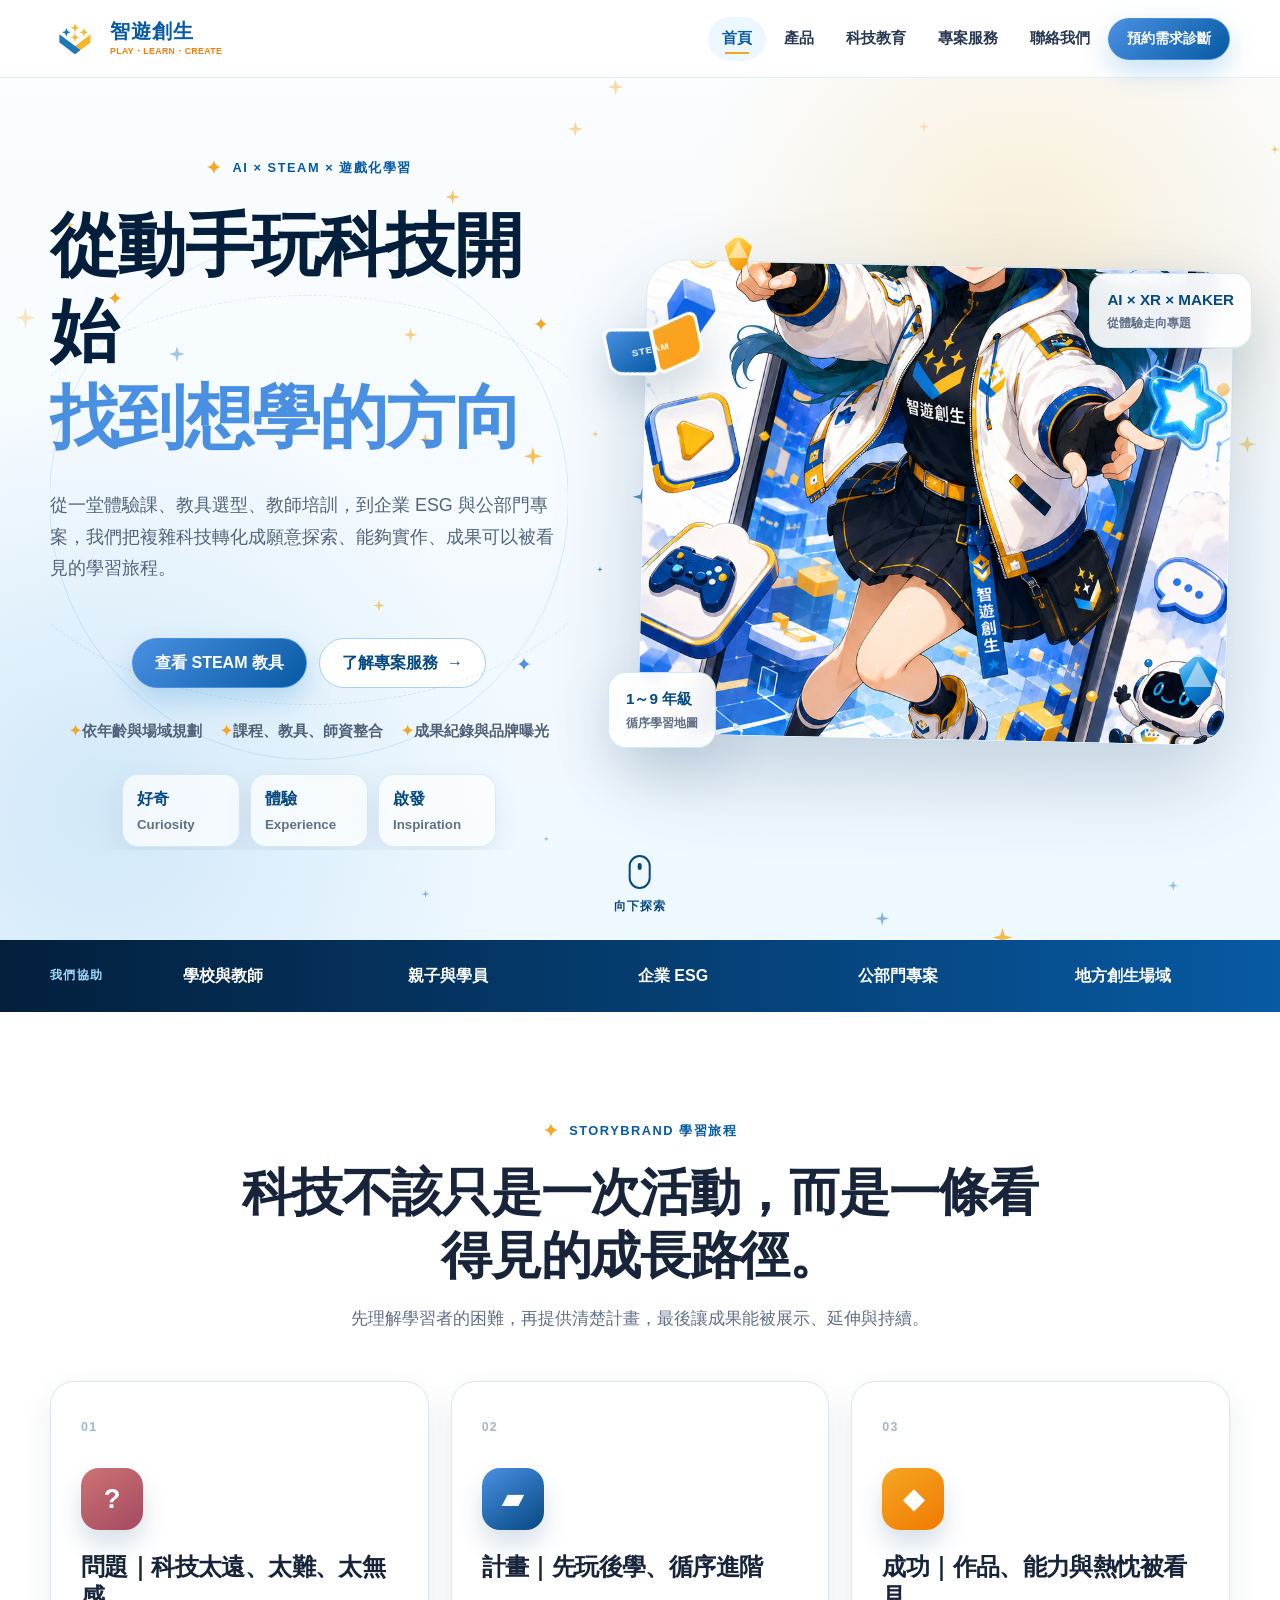
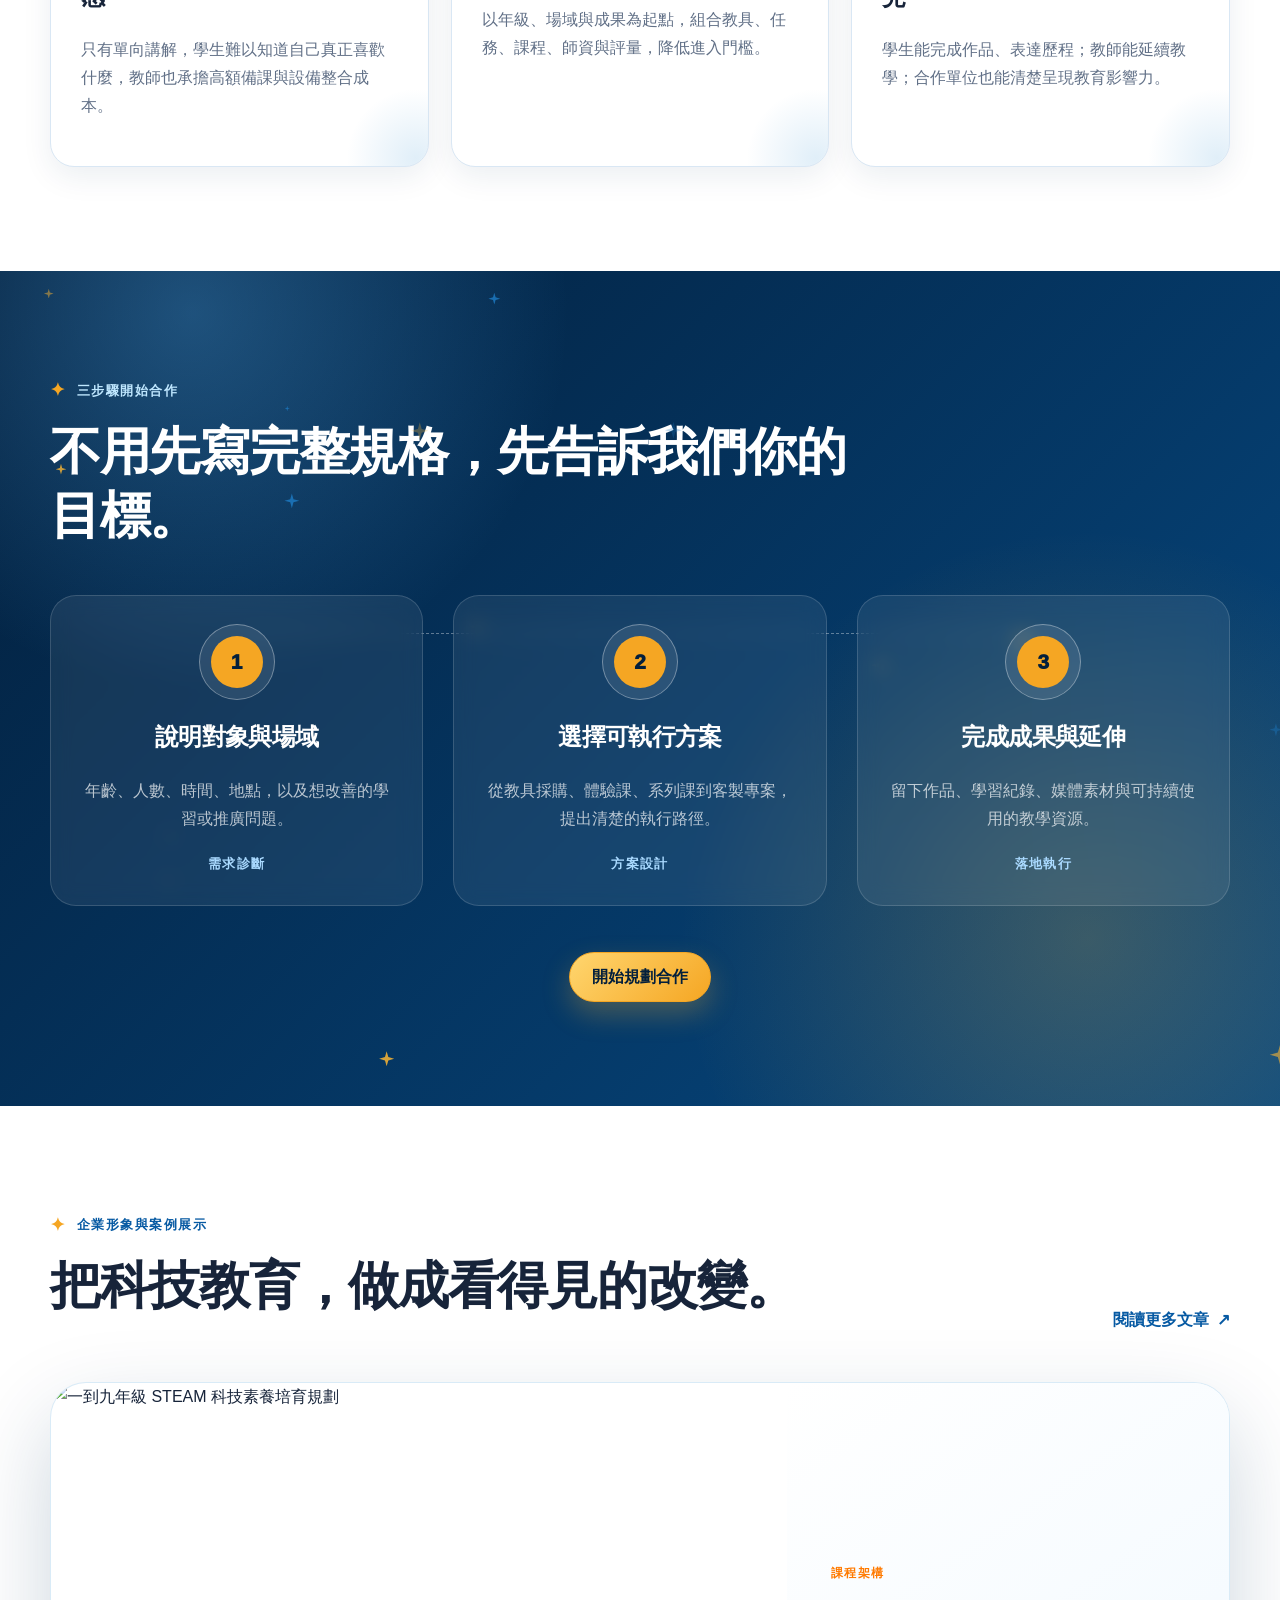
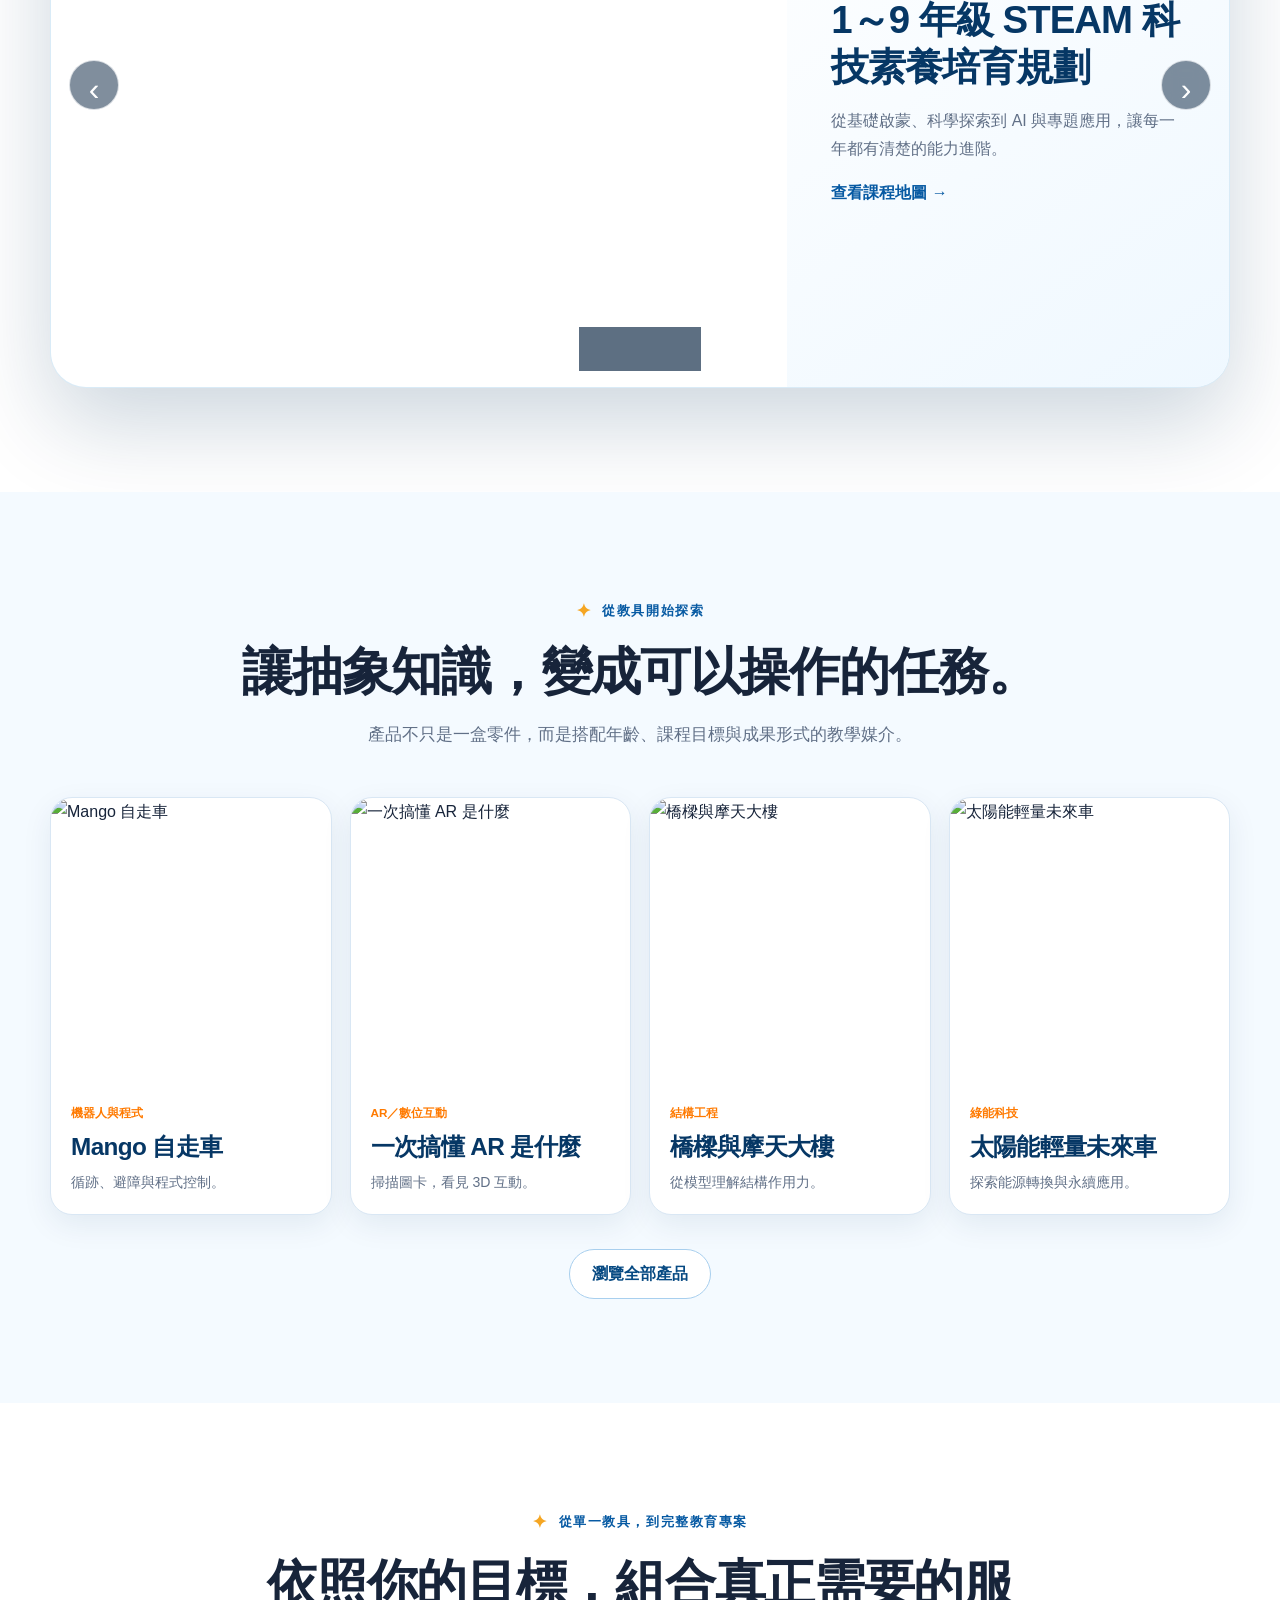
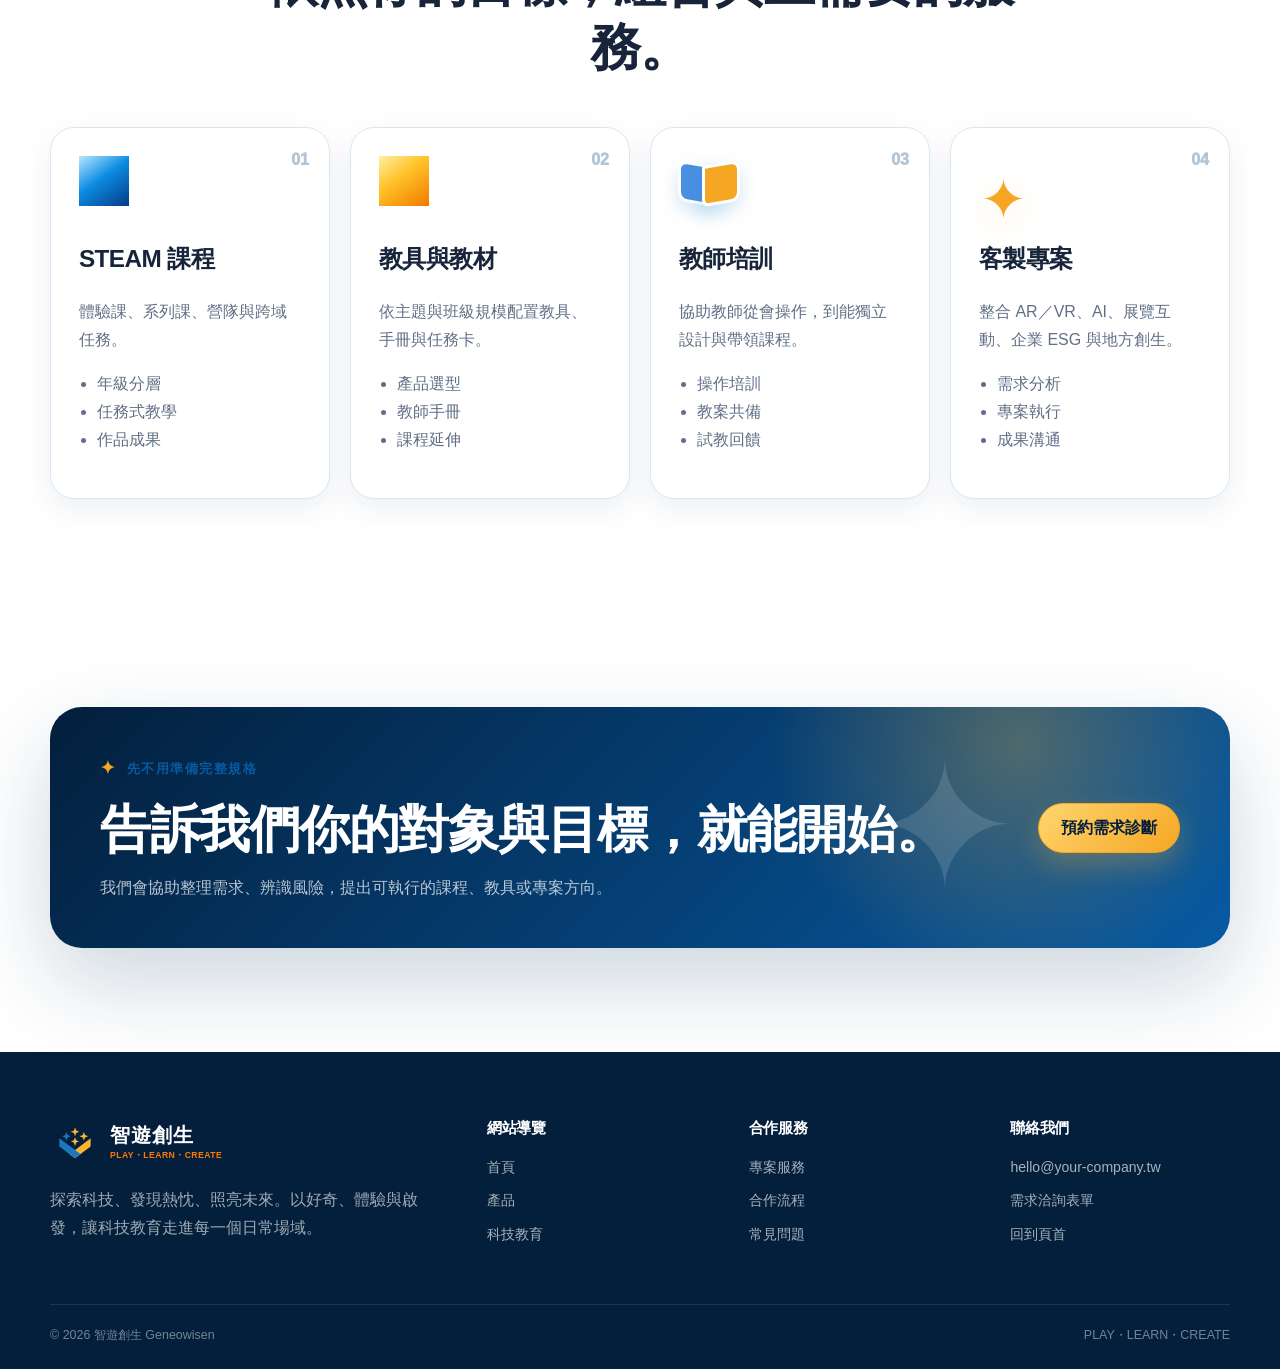
==== commit 67399453: "Update index.html" ====
--- a/index.html
+++ b/index.html
@@ -143,7 +143,7 @@
         <div class="showcase-carousel reveal" data-carousel data-autoplay="5200" aria-roledescription="carousel" aria-label="智遊創生精選案例">
           <div class="showcase-viewport">
             <article class="showcase-slide is-active" data-slide>
-              <img src="科技教育文章圖 (1).png" alt="一到九年級 STEAM 科技素養培育規劃">
+              <img src="科技教育文章圖(1).png" alt="一到九年級 STEAM 科技素養培育規劃">
               <div class="showcase-copy"><span>課程架構</span><h3>1～9 年級 STEAM 科技素養培育規劃</h3><p>從基礎啟蒙、科學探索到 AI 與專題應用，讓每一年都有清楚的能力進階。</p><a href="column.html#steam-method">查看課程地圖 →</a></div>
             </article>
             <article class="showcase-slide" data-slide>
@@ -151,7 +151,7 @@
               <div class="showcase-copy"><span>跨域工作坊</span><h3>Vtuber 虛擬網紅工作坊</h3><p>整合角色建模、AI 音樂、MV 剪輯與數位表達，讓學員完成可公開展示的作品。</p><a href="contact.html#contact">洽詢工作坊 →</a></div>
             </article>
             <article class="showcase-slide" data-slide>
-              <img src="科技教育文章圖 (2).png" alt="科技教育學習精彩瞬間">
+              <img src="科技教育文章圖(2).png" alt="科技教育學習精彩瞬間">
               <div class="showcase-copy"><span>學習成果</span><h3>每一個專注的眼神，都是前進的動力</h3><p>以清楚任務、即時回饋與合作分工，讓學生在動手實作中建立自信。</p><a href="column.html#articles">閱讀教學文章 →</a></div>
             </article>
           </div>
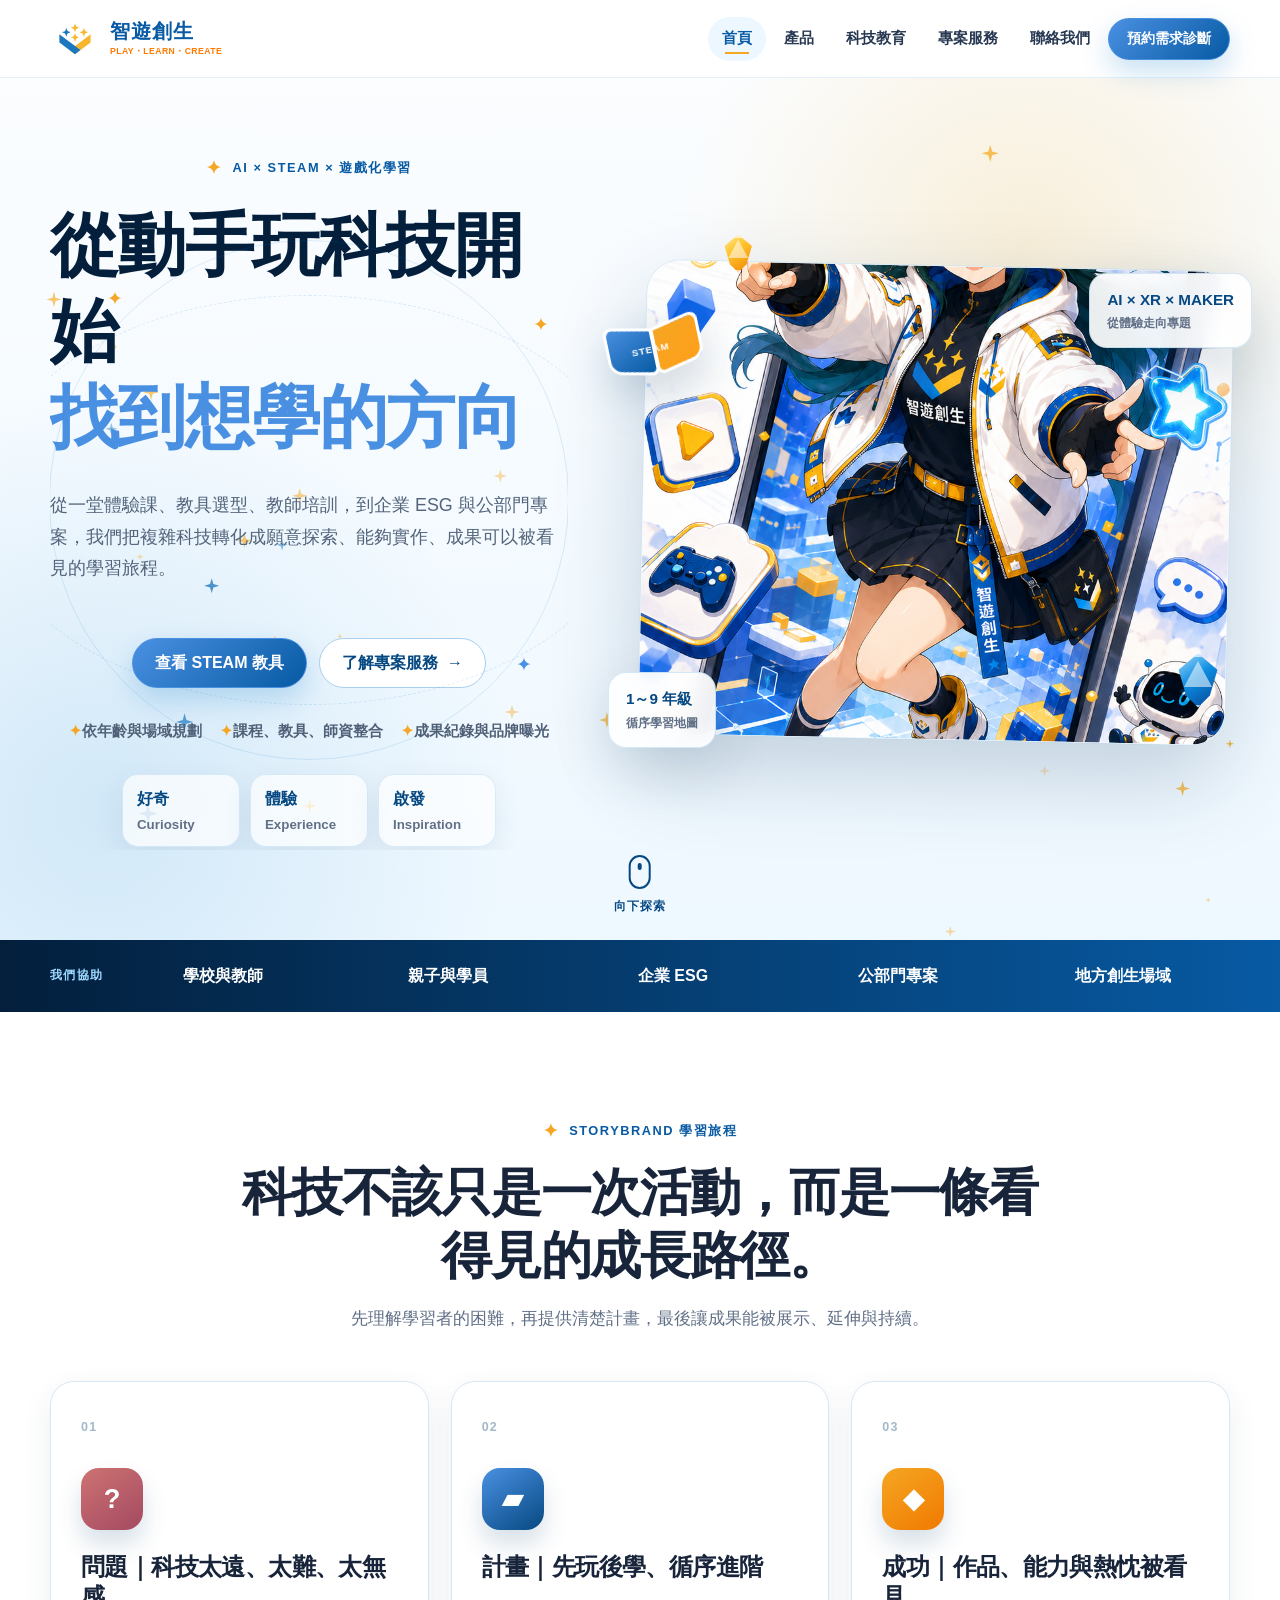
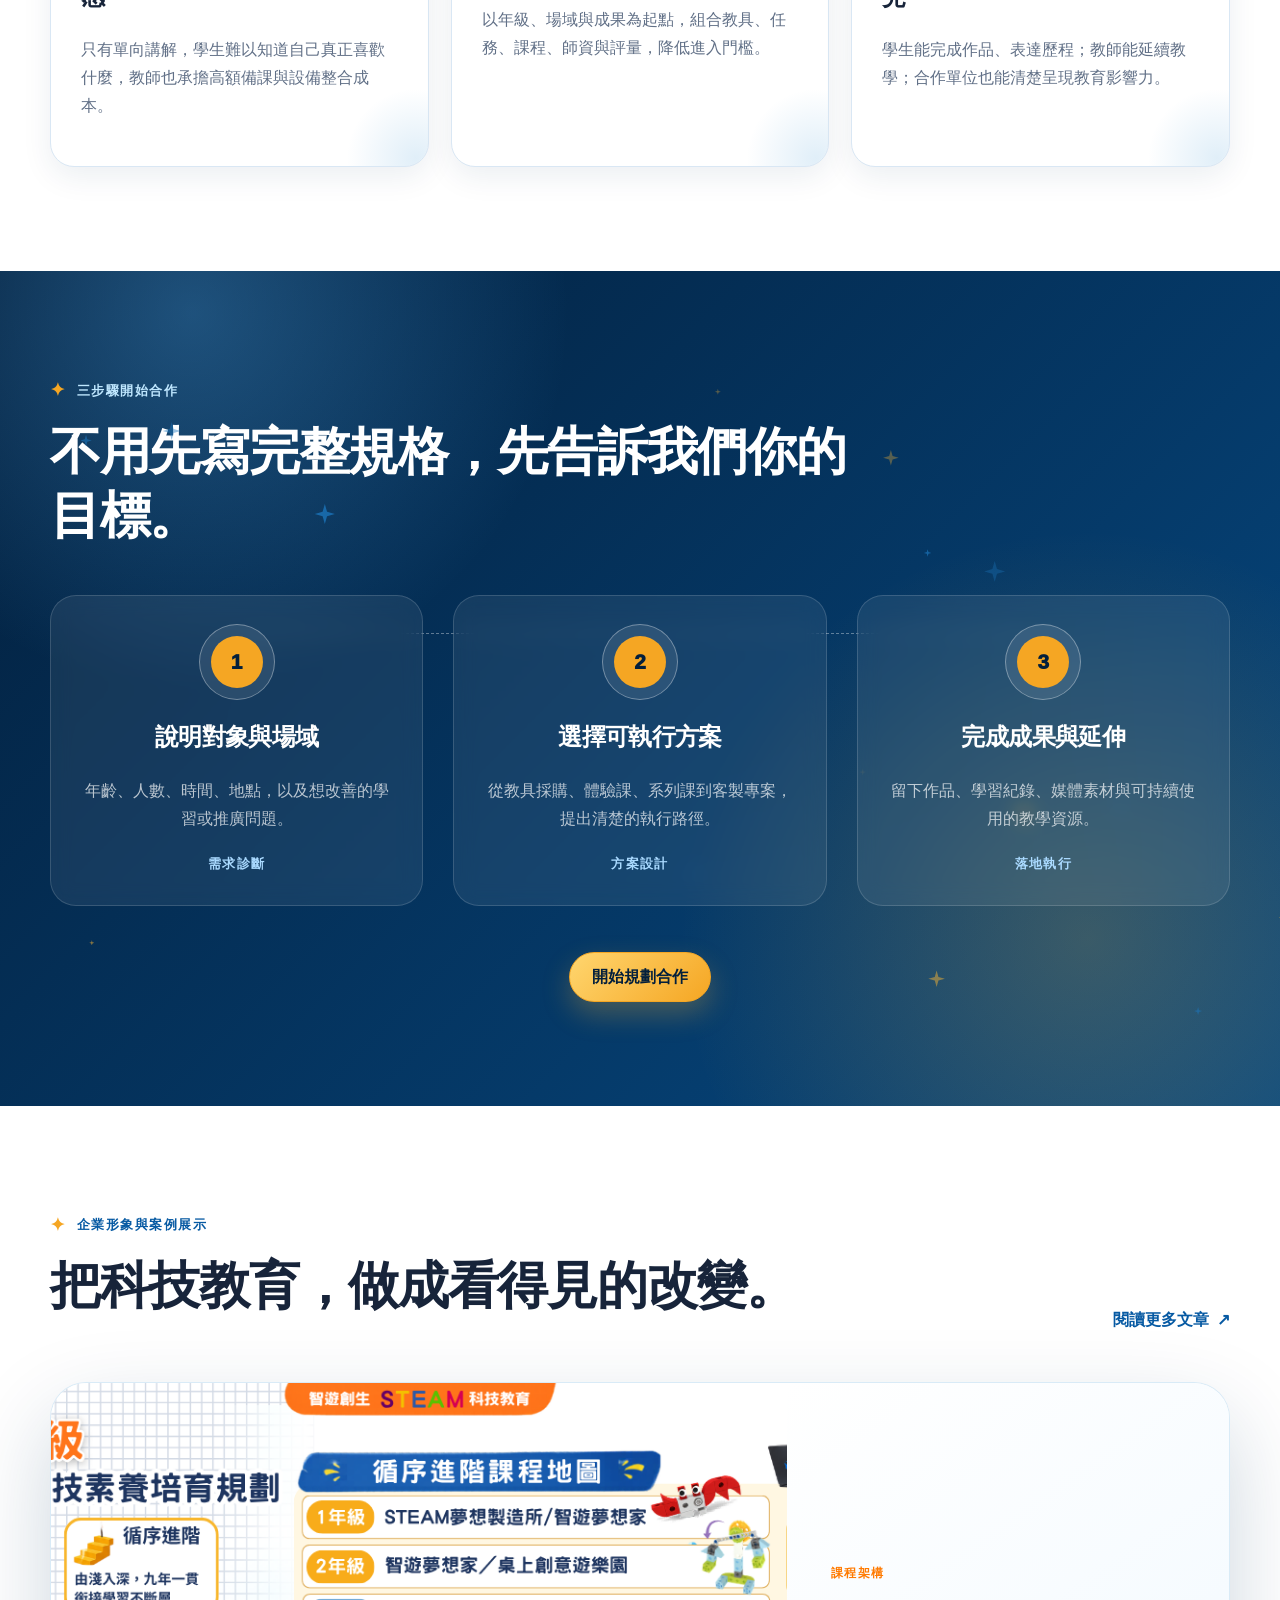
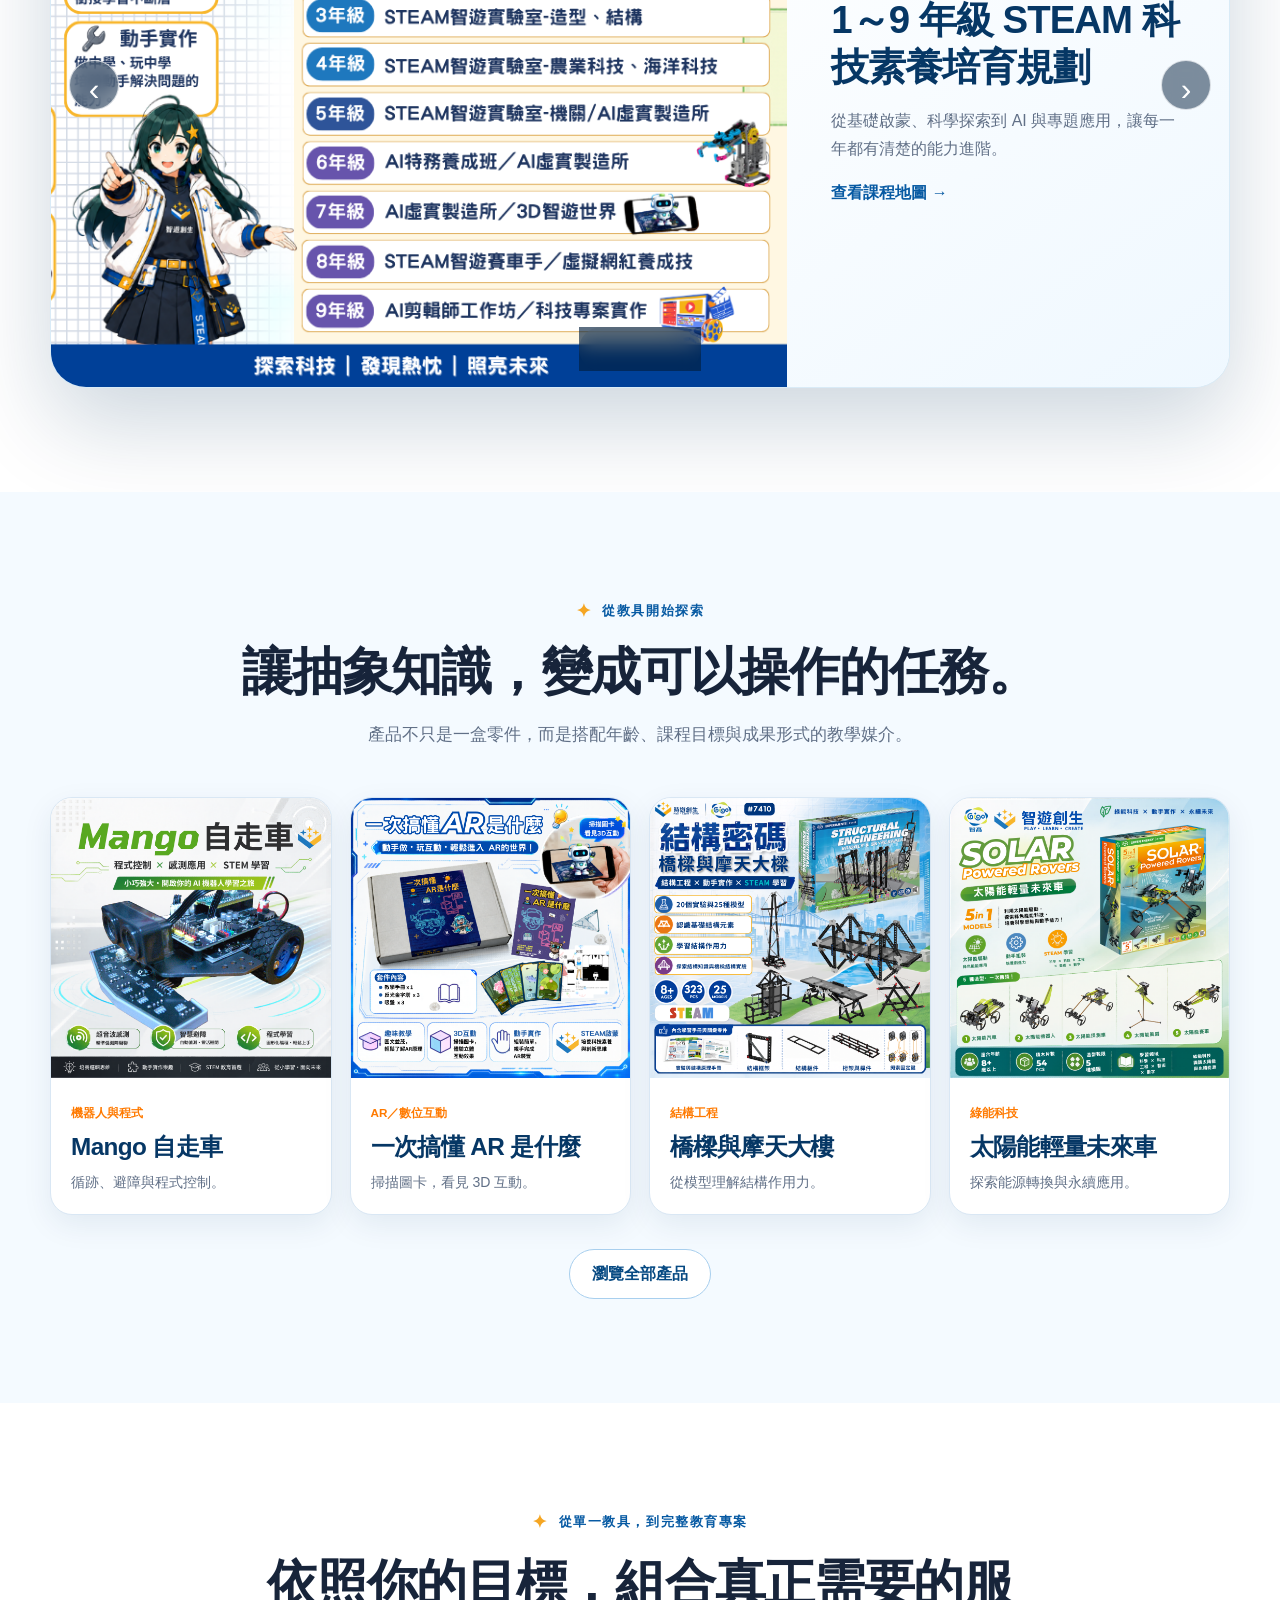
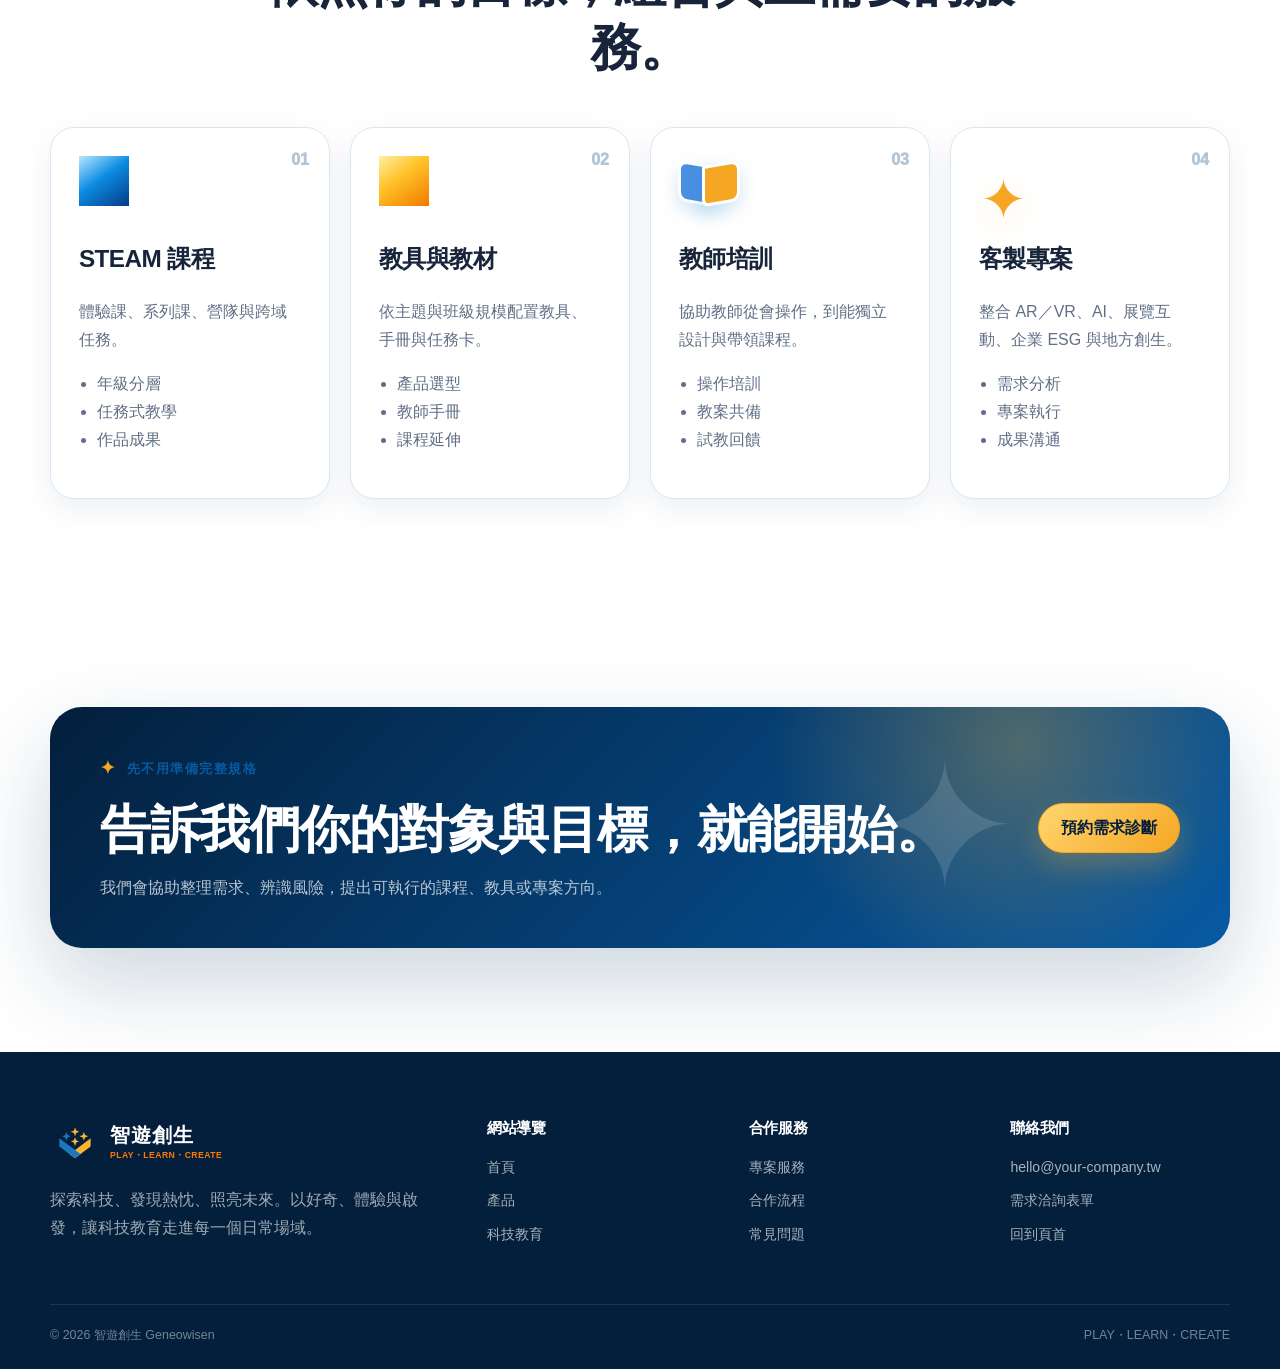
==== commit 5b944366: "Update index.html" ====
--- a/index.html
+++ b/index.html
@@ -143,7 +143,7 @@
         <div class="showcase-carousel reveal" data-carousel data-autoplay="5200" aria-roledescription="carousel" aria-label="智遊創生精選案例">
           <div class="showcase-viewport">
             <article class="showcase-slide is-active" data-slide>
-              <img src="科技教育文章圖(1).png" alt="一到九年級 STEAM 科技素養培育規劃">
+              <img src="科技教育文章圖 (1).png" alt="一到九年級 STEAM 科技素養培育規劃">
               <div class="showcase-copy"><span>課程架構</span><h3>1～9 年級 STEAM 科技素養培育規劃</h3><p>從基礎啟蒙、科學探索到 AI 與專題應用，讓每一年都有清楚的能力進階。</p><a href="column.html#steam-method">查看課程地圖 →</a></div>
             </article>
             <article class="showcase-slide" data-slide>
@@ -151,7 +151,7 @@
               <div class="showcase-copy"><span>跨域工作坊</span><h3>Vtuber 虛擬網紅工作坊</h3><p>整合角色建模、AI 音樂、MV 剪輯與數位表達，讓學員完成可公開展示的作品。</p><a href="contact.html#contact">洽詢工作坊 →</a></div>
             </article>
             <article class="showcase-slide" data-slide>
-              <img src="科技教育文章圖(2).png" alt="科技教育學習精彩瞬間">
+              <img src="科技教育文章圖 (2).png" alt="科技教育學習精彩瞬間">
               <div class="showcase-copy"><span>學習成果</span><h3>每一個專注的眼神，都是前進的動力</h3><p>以清楚任務、即時回饋與合作分工，讓學生在動手實作中建立自信。</p><a href="column.html#articles">閱讀教學文章 →</a></div>
             </article>
           </div>
